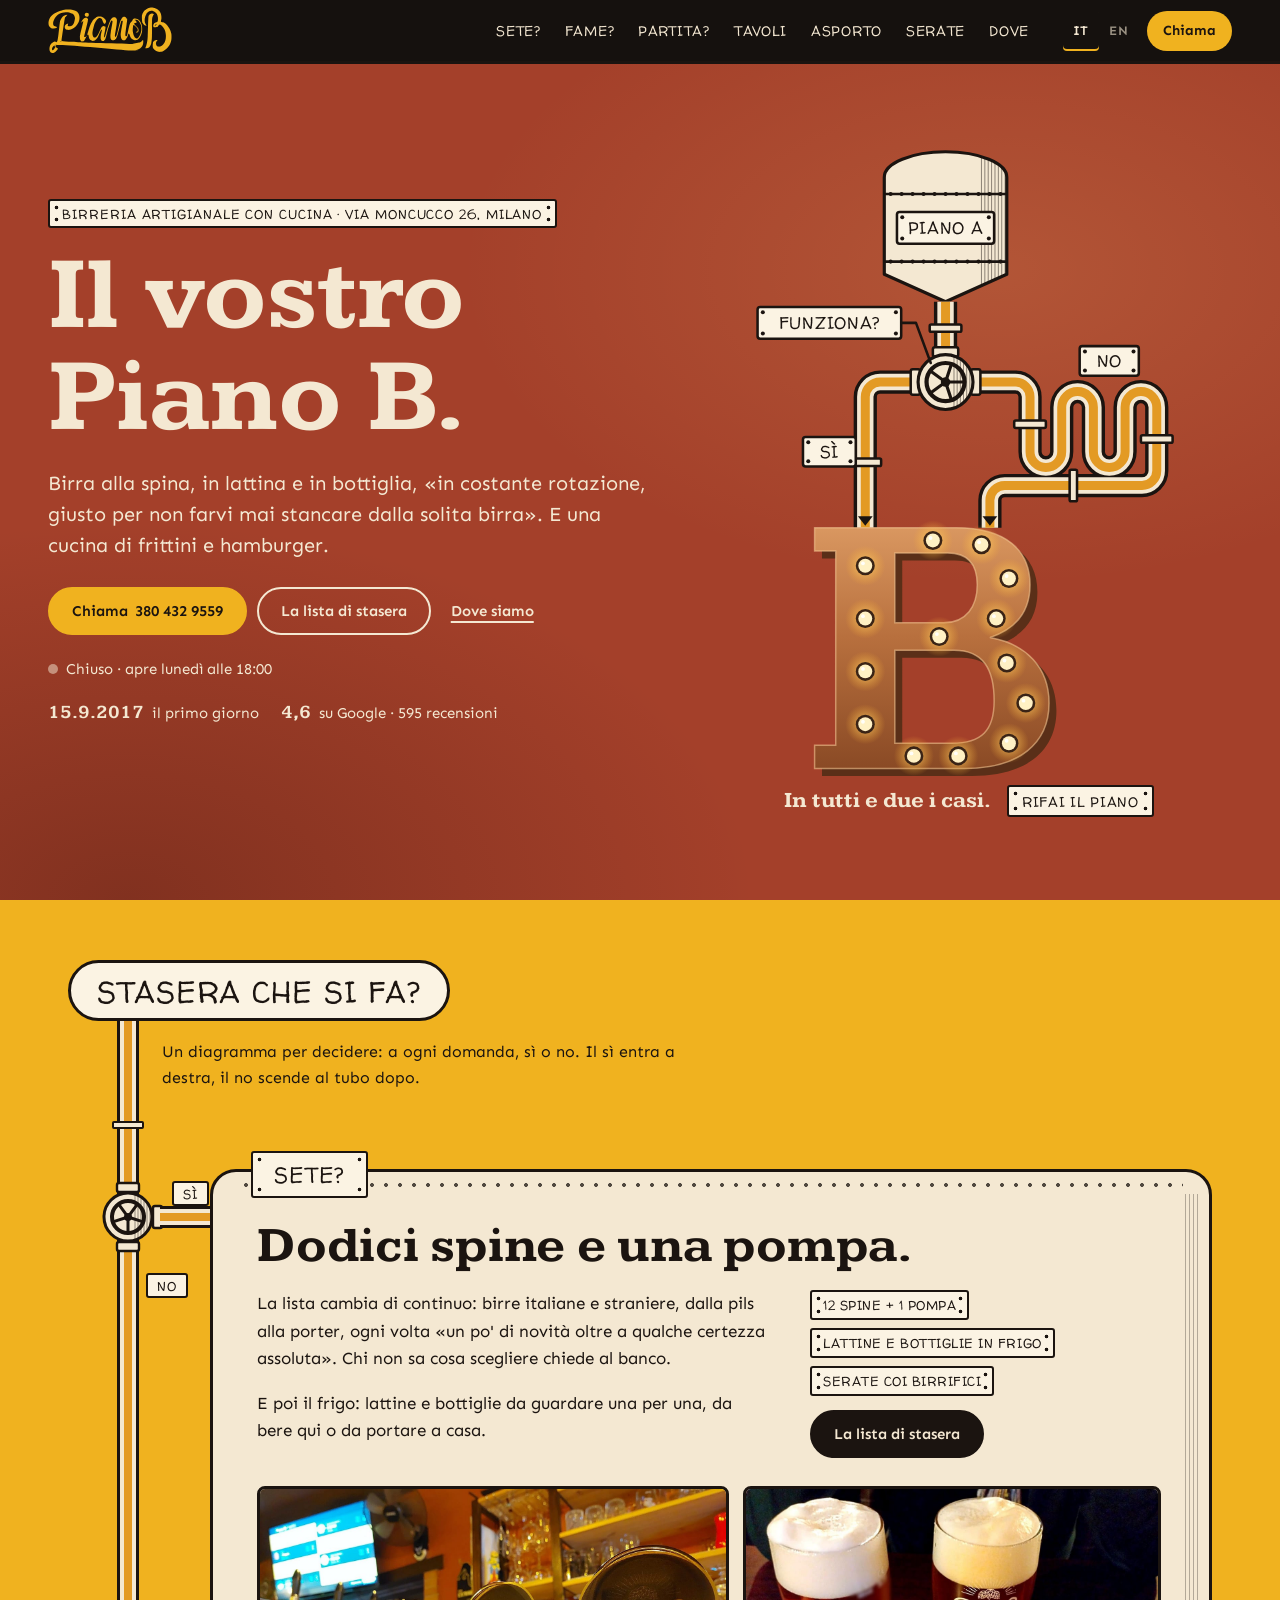
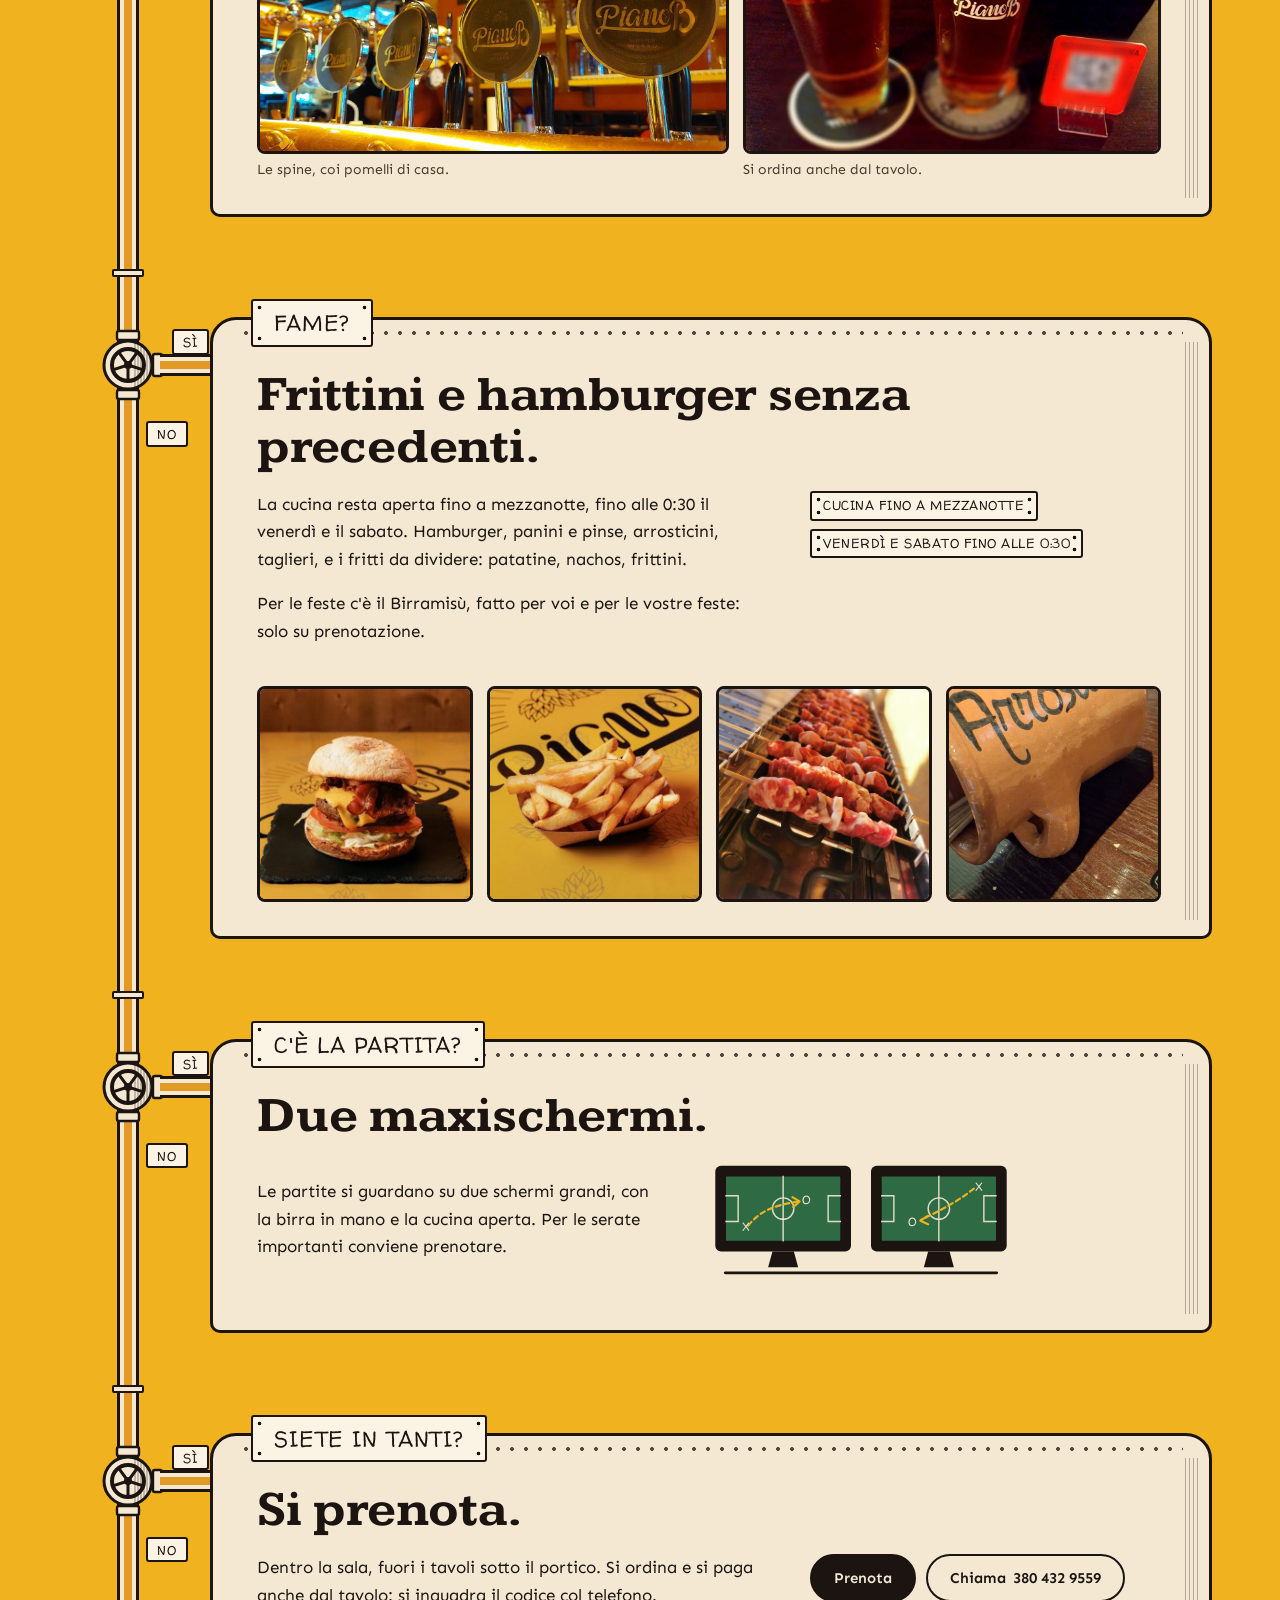
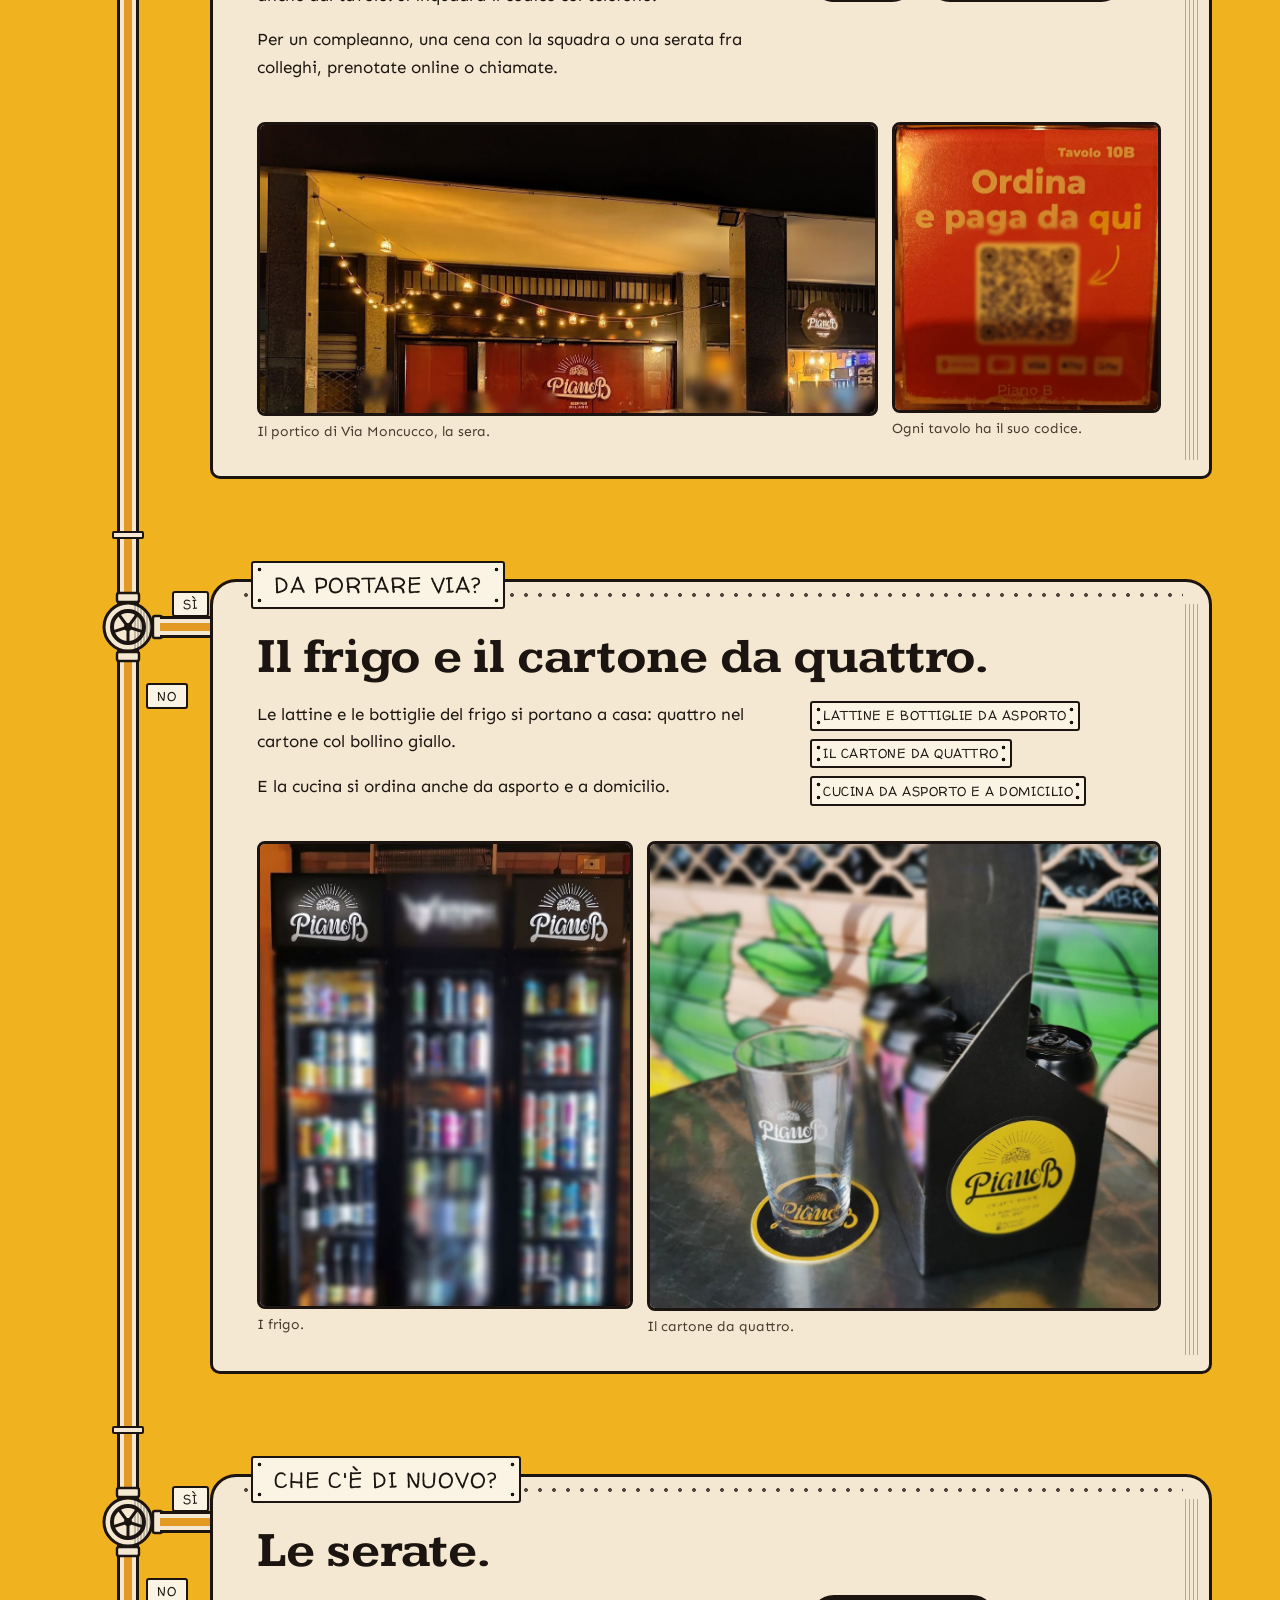
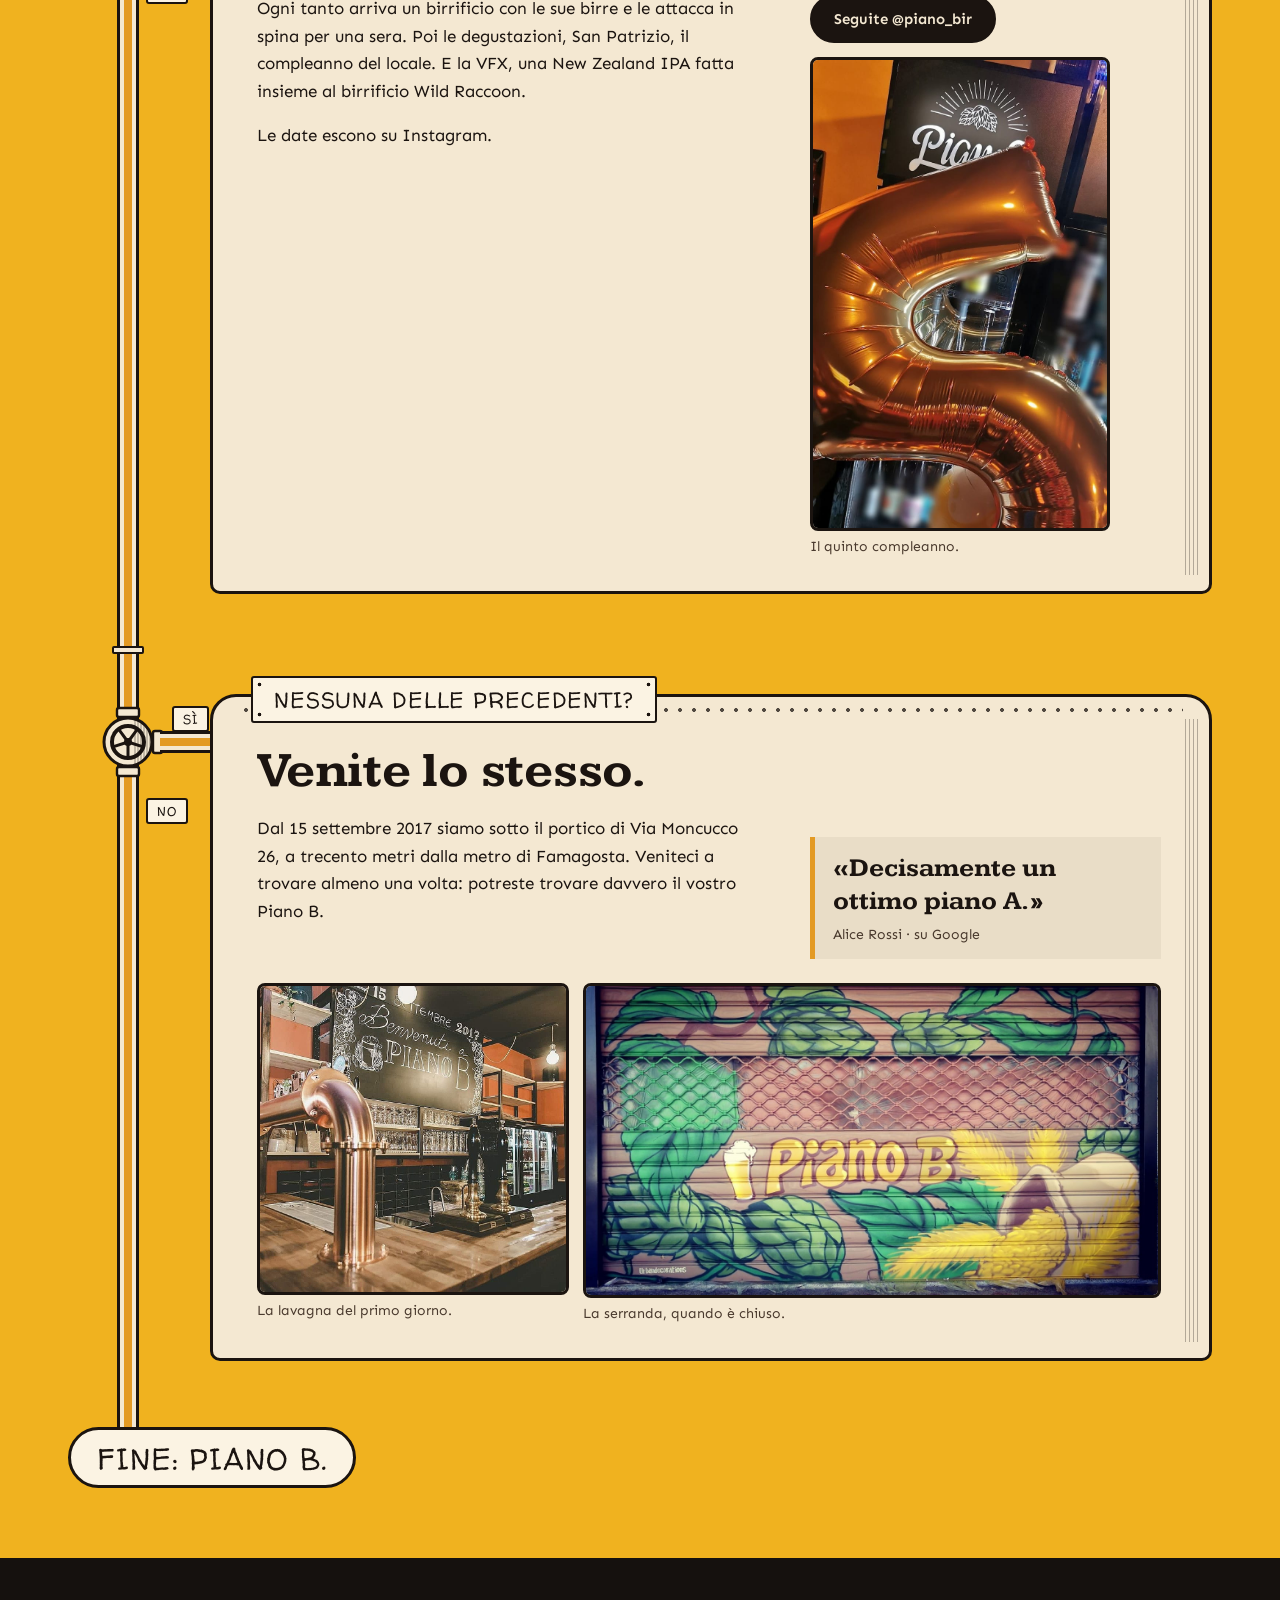
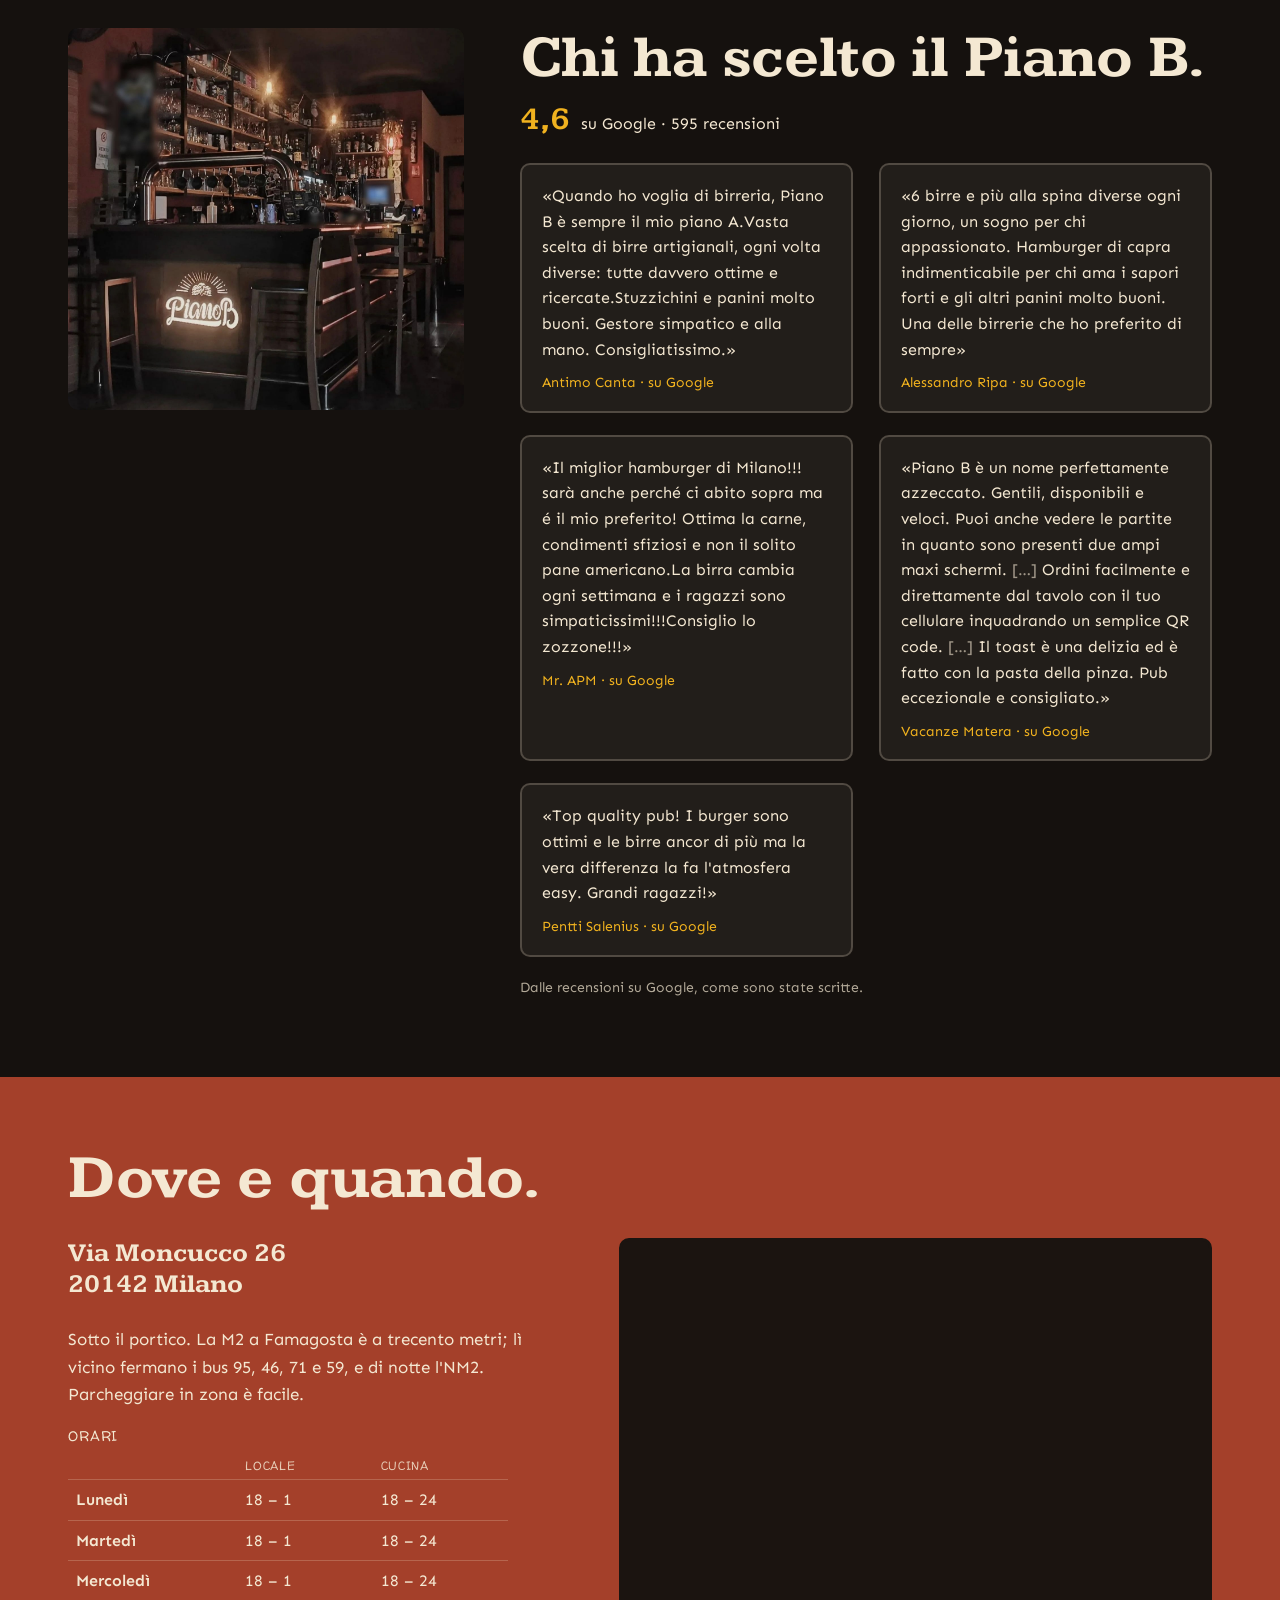
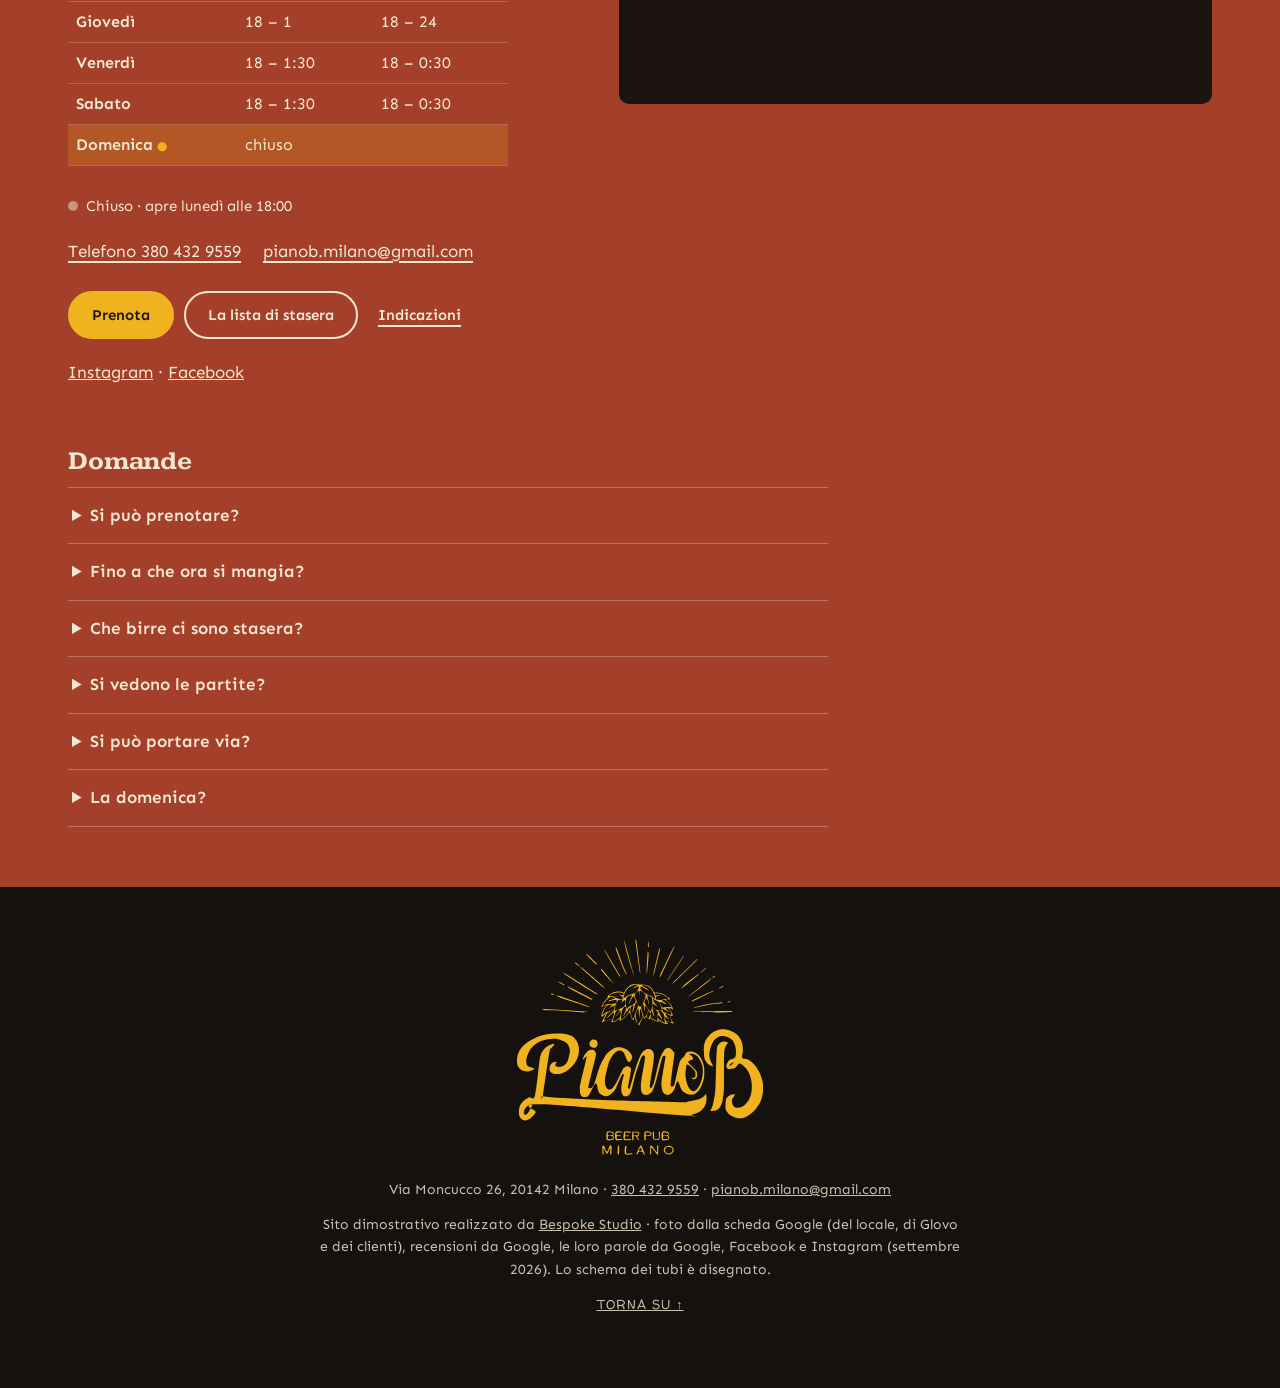
==== index.html @ 7a1c9d6f "Piano B Milano — «Il vostro Piano B.» La pagina è il diagramma di flusso della serata: un solo tubo," ====
<!DOCTYPE html>
<html lang="it" class="no-js">
<head>
<meta charset="utf-8">
<meta name="viewport" content="width=device-width, initial-scale=1">
<script>(function(){var r=document.documentElement;r.classList.remove('no-js');
/* la firma: finché main.js non parte, i tubi sono vuoti e la B è spenta; se il codice non arriva, dopo 2,5 s la pagina va allo stato finale */
try{if(!matchMedia('(prefers-reduced-motion: reduce)').matches){r.classList.add('firma-attesa');window.__attesaImpianto=setTimeout(function(){r.classList.remove('firma-attesa')},2500)}}catch(e){}})()</script>
<title>Piano B — Birreria artigianale con cucina in Via Moncucco 26, Milano</title>
<meta name="description" content="Piano B, birreria artigianale con cucina in Via Moncucco 26 a Milano (Famagosta): dodici spine e una pompa in rotazione, lattine e bottiglie, hamburger, panini, arrosticini e fritti, le partite su due maxischermi. Dal lunedì al sabato dalle 18.">
<link rel="canonical" href="https://rotenzark.github.io/pianob-milano/">
<meta property="og:type" content="website">
<meta property="og:title" content="Piano B Milano — Il vostro Piano B.">
<meta property="og:description" content="Birreria artigianale con cucina in Via Moncucco 26, Milano: dodici spine in rotazione, hamburger e frittini, le partite su due maxischermi. Un diagramma per decidere: finisce sempre al Piano B.">
<meta property="og:image" content="https://rotenzark.github.io/pianob-milano/img/og.jpg">
<meta property="og:url" content="https://rotenzark.github.io/pianob-milano/">
<meta property="og:locale" content="it_IT">
<meta name="twitter:card" content="summary_large_image">
<meta name="theme-color" content="#15110E">
<link rel="icon" href="img/favicon.svg" type="image/svg+xml">
<link rel="icon" href="img/favicon-32.png" sizes="32x32" type="image/png">
<link rel="apple-touch-icon" href="img/apple-touch-icon.png">
<link rel="preconnect" href="https://fonts.googleapis.com">
<link rel="preconnect" href="https://fonts.gstatic.com" crossorigin>
<link href="https://fonts.googleapis.com/css2?family=Kameron:wght@400;700&amp;family=Walter+Turncoat&amp;family=Sen:wght@400;600;700&amp;display=swap" rel="stylesheet">
<link rel="stylesheet" href="css/styles.css?v=1">
<script src="https://cdn.jsdelivr.net/npm/gsap@3.12.5/dist/gsap.min.js" defer></script>
<script src="https://cdn.jsdelivr.net/npm/gsap@3.12.5/dist/ScrollTrigger.min.js" defer></script>
<script src="js/main.js?v=1" defer></script>
<script type="application/ld+json">
{"@context":"https://schema.org","@type":"BarOrPub","name":"Piano B","alternateName":["PianoB Milano","Piano B Beer Pub Milano"],"description":"Birreria artigianale con cucina in Via Moncucco 26 a Milano: birra alla spina, in lattina e in bottiglia in costante rotazione, hamburger, panini, arrosticini e fritti, le partite su due maxischermi.","slogan":"Il vostro Piano B.","url":"https://rotenzark.github.io/pianob-milano/","image":"https://rotenzark.github.io/pianob-milano/img/og.jpg","telephone":"+39 380 432 9559","email":"pianob.milano@gmail.com","servesCuisine":["Hamburger","Panini","Arrosticini","Pub food"],"acceptsReservations":"True","foundingDate":"2017-09-15","address":{"@type":"PostalAddress","streetAddress":"Via Moncucco 26","postalCode":"20142","addressLocality":"Milano","addressRegion":"MI","addressCountry":"IT"},"geo":{"@type":"GeoCoordinates","latitude":45.4393684,"longitude":9.166399},"openingHoursSpecification":[{"@type":"OpeningHoursSpecification","dayOfWeek":["Monday","Tuesday","Wednesday","Thursday"],"opens":"18:00","closes":"01:00"},{"@type":"OpeningHoursSpecification","dayOfWeek":["Friday","Saturday"],"opens":"18:00","closes":"01:30"}],"aggregateRating":{"@type":"AggregateRating","ratingValue":"4.6","reviewCount":"595","bestRating":"5"},"sameAs":["https://www.instagram.com/piano_bir/","https://www.facebook.com/PianoBir/","https://app.yhop.beer/pub/442"]}
</script>
<script type="application/ld+json">
{"@context":"https://schema.org","@type":"FAQPage","mainEntity":[
{"@type":"Question","name":"Si può prenotare da Piano B?","acceptedAnswer":{"@type":"Answer","text":"Sì: online, dalla loro pagina su yhop, oppure al telefono: 380 432 9559."}},
{"@type":"Question","name":"Fino a che ora si mangia?","acceptedAnswer":{"@type":"Answer","text":"La cucina chiude a mezzanotte dal lunedì al giovedì, alle 0:30 il venerdì e il sabato. Il locale chiude all'una, all'una e mezza il venerdì e il sabato."}},
{"@type":"Question","name":"Che birre ci sono stasera?","acceptedAnswer":{"@type":"Answer","text":"La lista delle spine cambia di continuo: quella di stasera è online, su yhop."}},
{"@type":"Question","name":"Si vedono le partite?","acceptedAnswer":{"@type":"Answer","text":"Sì, su due maxischermi."}},
{"@type":"Question","name":"Si può portare via?","acceptedAnswer":{"@type":"Answer","text":"Sì: lattine e bottiglie dal frigo, e la cucina da asporto e a domicilio."}},
{"@type":"Question","name":"È aperto la domenica?","acceptedAnswer":{"@type":"Answer","text":"No: la domenica è chiuso. Dal lunedì al sabato apre alle 18."}}
]}
</script>
</head>
<body>
<!--SIMBOLI--><svg class="simboli" aria-hidden="true" focusable="false" width="0" height="0" style="position:absolute"><defs>
  <clipPath id="clip-valvola-nodo"><circle cx="40" cy="40" r="24"/></clipPath>
  <symbol id="valvola" viewBox="0 0 80 80">
    <rect class="valvola__bocca" x="29" y="6" width="22" height="9" rx="2"/>
    <rect class="valvola__bocca" x="29" y="65" width="22" height="9" rx="2"/>
    <rect class="valvola__bocca" x="65" y="29" width="9" height="22" rx="2"/>
    <circle class="valvola__corpo" cx="40" cy="40" r="24"/>
    <g class="incisione" clip-path="url(#clip-valvola-nodo)"><line x1="47" y1="16" x2="47" y2="64"/><line x1="50" y1="16" x2="50" y2="64"/><line x1="53" y1="16" x2="53" y2="64"/><line x1="56" y1="16" x2="56" y2="64"/><line x1="59" y1="16" x2="59" y2="64"/><line x1="62" y1="16" x2="62" y2="64"/></g>
    <circle class="volantino__anello" cx="40" cy="40" r="16"/>
    <line class="volantino__raggio" x1="40" y1="40" x2="55.2" y2="44.9"/><line class="volantino__raggio" x1="40" y1="40" x2="40" y2="56"/><line class="volantino__raggio" x1="40" y1="40" x2="24.8" y2="44.9"/><line class="volantino__raggio" x1="40" y1="40" x2="30.6" y2="27.1"/><line class="volantino__raggio" x1="40" y1="40" x2="49.4" y2="27.1"/>
    <circle class="volantino__mozzo" cx="40" cy="40" r="4"/>
  </symbol>
</defs></svg><!--/SIMBOLI-->

<a class="salta-al-testo" href="#piano" data-i18n="m.salta">Vai al diagramma</a>

<header class="testata" id="testata">
  <a class="marchio" href="#inizio" aria-label="Piano B, torna all'inizio" data-i18n-aria="m.top"><!--LOGO-MARCHIO--><svg viewBox="2 182.2 502.3 188.4" fill="currentColor" fill-rule="evenodd" aria-hidden="true" focusable="false"><path d="M419 184.2C415.8 184.4 412.6 185 409.7 186C406.8 186.9 404.3 188.1 401.7 189.8C399.1 191.4 396.5 193.3 394.2 195.8C391.8 198.2 389.1 201.7 387.4 204.3C385.8 206.8 385.2 208.3 384.4 211C383.5 213.7 382.6 215.6 382.4 220.5C382.2 225.5 382.7 236.1 383.3 240.8C384 245.4 385 246.2 386.2 248.5C387.5 250.8 389.2 253 390.9 254.5C392.6 256 394.8 257 396.5 257.6C398.1 258.3 401.1 260.6 400.7 258.3C400.4 255.9 395.4 248.7 394.4 243.5C393.3 238.3 393.3 232.8 394.5 227C395.7 221.2 399.5 212.9 401.5 209C403.5 205 404.8 204.6 406.5 203.1C408.2 201.5 409.5 200.4 411.7 199.5C414 198.6 417.1 197.6 420 197.6C422.9 197.5 426.3 197.9 429.2 199C432.1 200.1 435.2 202.1 437.5 204C439.8 205.9 441.4 207 443 210.2C444.6 213.4 446.6 218.2 447.1 223.3C447.6 228.3 448 237 446 240.8C444.1 244.5 437.9 244.3 435.5 245.7C433.1 247.1 432.9 247.5 431.7 249.1C430.6 250.7 429.2 253.4 428.7 255.3C428.1 257.2 428.2 259.3 428.4 260.5C428.6 261.8 428.9 262.1 429.7 262.8C430.6 263.4 431.4 264.3 433.5 264.4C435.6 264.5 439.9 264.1 442.2 263.5C444.5 262.9 445.1 262.4 447.2 260.8C449.3 259.1 451.9 253.5 455 253.6C458.1 253.6 462.7 258.1 465.7 261C468.7 263.9 471.1 267.5 473 270.9C474.9 274.3 476 277.4 477.1 281.5C478.2 285.6 479.2 290.7 479.5 295.5C479.8 300.3 479.6 305.9 479 310.3C478.4 314.7 477.4 318.4 476 321.9C474.6 325.4 472.7 328.8 470.7 331.5C468.7 334.2 466.6 336.4 464 338.3C461.4 340.1 457.9 342 455 342.7C452 343.4 448.3 342.6 446.4 342.3C444.4 341.9 444.4 341.7 443.4 340.5C442.3 339.3 440.9 336.8 440.3 335C439.6 333.3 439.4 331.7 439.4 330C439.3 328.3 439.1 327.3 440.1 325C441.2 322.7 445.6 317.8 445.7 316.3C445.8 314.8 442.4 315.7 440.5 316C438.6 316.3 436 316.9 434.2 318C432.4 319 430.7 320.8 429.5 322.3C428.4 323.8 427.7 323.6 427.2 327C426.7 330.4 426 338.6 426.3 342.5C426.5 346.4 427 347.8 428.8 350.5C430.7 353.2 433.8 356.7 437.2 358.9C440.6 361.1 445.2 363 449.2 363.8C453.2 364.6 457.6 364.4 461.2 363.7C464.8 363 467.3 361.8 471 359.6C474.6 357.5 479 354.8 483 350.8C487 346.7 492.1 340 495 335.1C497.8 330.3 498.9 325.9 500.1 321.8C501.3 317.7 501.7 314.9 502.1 310.5C502.4 306.1 502.4 299.4 502.2 295.5C501.9 291.6 501.9 291.3 500.7 287.3C499.5 283.2 497.7 276.6 494.9 271.3C492.1 265.9 487.9 259.4 484 255C480 250.6 475.2 247.3 471.2 245C467.2 242.8 461.5 244 459.9 241.5C458.2 239 461.2 233.9 461.4 230C461.6 226.1 461.5 221.8 461 218C460.4 214.2 459.4 210.2 458.1 207C456.8 203.8 454.9 201.1 453.2 198.9C451.5 196.6 450.1 195.1 447.7 193.3C445.3 191.5 441.8 189.4 438.6 188C435.5 186.6 432.2 185.5 429 184.9C425.7 184.3 422.2 184.1 419 184.2ZM79.7 192.7C72.9 193.2 64 194.4 57.7 195.9C51.4 197.3 47.3 198.9 42 201.2C36.7 203.6 30.5 206.9 25.9 210C21.3 213.1 17.5 216.6 14.4 220C11.4 223.5 9.2 226.9 7.5 230.8C5.7 234.6 4.6 239.3 4.2 243.3C3.7 247.2 4.2 251.6 4.6 254.3C5 256.9 5.5 257.6 6.5 259.3C7.4 261.1 9 263.3 10.5 264.7C11.9 266.1 13.1 267 15.2 267.8C17.3 268.6 20.7 269.4 23.2 269.5C25.7 269.6 27.7 269.3 30.2 268.5C32.6 267.8 36.7 265.9 38 265C39.3 264.1 39.7 263.8 38 262.9C36.2 262 29.9 261.1 27.5 259.6C25 258.1 24 256.9 23.3 254C22.6 251.1 22.4 246.7 23.4 242.3C24.5 237.8 27.5 231.3 29.6 227.5C31.6 223.7 32.8 222 35.7 219.3C38.5 216.5 42.5 213.3 46.5 211C50.5 208.7 55.2 206.9 59.7 205.7C64.3 204.5 69.1 203.9 73.7 203.7C78.3 203.4 82.6 203.2 87.2 204.3C91.8 205.4 98.2 208.3 101.5 210C104.8 211.8 105.7 213.5 107 214.8C108.2 216.2 108.2 216.9 108.8 218.3C109.4 219.7 110.2 221.3 110.6 223.3C111 225.3 111.6 226.4 111.1 230.3C110.5 234.1 108.9 242.2 107.4 246.3C105.9 250.4 104.1 252.7 102 254.9C99.9 257.1 97.1 258.7 94.7 259.6C92.3 260.5 89.6 260.4 87.7 260.3C85.8 260.1 84.5 259.4 83.5 258.8C82.4 258.2 81.5 258 81.6 256.5C81.7 255 84.6 250.9 83.9 250C83.3 249.1 79.6 250.2 77.7 251C75.8 251.8 73.8 253.6 72.6 255C71.3 256.4 70.7 257.6 70.3 259.5C69.9 261.4 69.9 264.7 70.1 266.5C70.4 268.3 71 269.4 72 270.5C72.9 271.6 74.4 272.7 75.7 273.3C77.1 274 77.5 274.4 80 274.6C82.5 274.7 86.9 275.3 90.7 274.5C94.6 273.7 99.1 271.9 103.1 269.5C107.1 267.1 111.4 264 115 260.1C118.6 256.3 122.5 250.7 124.8 246.3C127.1 241.9 128.1 238.1 128.9 233.8C129.6 229.4 129.7 224.3 129.2 220.3C128.7 216.3 127.5 212.9 126 209.8C124.4 206.7 122.3 203.9 120 201.8C117.8 199.6 116 198.3 112.5 196.9C108.9 195.5 104.2 194 98.7 193.3C93.3 192.6 86.6 192.3 79.7 192.7ZM158.7 205C156.8 205 154.7 206.2 153.5 207.1C152.2 208 151.8 209.1 151.4 210.3C150.9 211.5 150.5 212.7 150.9 214.3C151.3 215.8 152.2 218.5 153.7 219.7C155.2 220.9 158.1 221.5 159.7 221.7C161.3 221.9 162.2 221.3 163.2 220.8C164.2 220.2 165.2 219.6 165.9 218.3C166.6 216.9 167.6 214.6 167.4 212.8C167.2 210.9 166.3 208.3 164.8 207C163.4 205.7 160.6 205 158.7 205ZM422.2 208.8C420.5 209 418.1 209.7 416.5 210.8C414.9 211.8 413.9 212.2 412.5 215C411.2 217.9 409.6 213.4 408.5 227.9C407.4 242.5 406.9 285.9 405.9 302.3C405 318.7 404 320.1 403 326.3C402 332.5 401 335.8 399.9 339.5C398.8 343.2 396.8 346.6 396.3 348.3C395.8 349.9 395.4 349.4 397 349.4C398.6 349.5 403.4 349.3 406 348.6C408.5 347.9 410.2 347.2 412.2 345.2C414.2 343.1 416.5 339.4 418 336.2C419.4 333 419.9 331.7 420.8 326C421.6 320.3 422.7 316.9 423.1 302C423.5 287.2 422.9 250.7 423.5 236.9C424 223.1 425.2 223.5 426.5 219.2C427.7 215 430.9 212.9 430.9 211.3C431 209.6 428.2 209.6 426.7 209.2C425.3 208.7 423.9 208.5 422.2 208.8ZM78 213.5C76.2 214 71.5 215.6 68.7 217C65.9 218.3 63.4 219.8 61.2 221.8C59 223.9 56.8 226.9 55.4 229.3C53.9 231.6 53.4 232.7 52.5 235.8C51.5 238.8 51.7 233.8 49.7 247.5C47.7 261.3 43.8 305.8 40.4 318.3C36.9 330.7 32.4 320.5 29 322C25.5 323.5 22.4 325 19.7 327.1C17 329.1 14.3 332 12.6 334.3C10.9 336.5 10.2 338.3 9.4 340.8C8.6 343.2 8.1 346.1 7.9 349C7.8 351.9 7.9 355.7 8.5 358.3C9.1 360.8 10.2 362.9 11.5 364.5C12.8 366 14.1 367 16.2 367.6C18.3 368.3 21.3 369 24 368.3C26.7 367.7 29.5 366.3 32.5 363.5C35.5 360.8 38.8 356.5 42 351.9C45.1 347.3 1.8 334.7 51.5 335.8C101.1 336.9 289.2 354.9 340 358.6C390.7 362.2 350.8 358.5 356 357.6C361.1 356.6 366.9 354.7 370.9 352.8C374.9 350.8 377.5 348.5 380 345.7C382.5 343 384.5 339.5 385.8 336.3C387.1 333 387.7 329.5 387.8 326C388 322.5 388.1 316.1 386.7 315.5C385.3 314.9 382.1 320.7 379.4 322.5C376.7 324.3 375.5 325.2 370.7 326.5C365.9 327.8 357.4 329.7 350.7 330.5C344.1 331.4 359.2 332.3 330.7 331.7C302.2 331.2 218.2 328.9 179.7 327.5C141.3 326.1 120.4 324.6 100 323.3C79.6 322 64.4 320.5 57.2 319.5C50 318.5 54.6 332 56.7 317.3C58.7 302.5 66.8 246.9 69.5 231.3C72.3 215.6 71.6 225.8 73.2 223.2C74.8 220.5 78.3 217 79.3 215.5C80.3 214 79.7 214.3 79.5 214C79.2 213.7 79.8 213 78 213.5ZM208 220.5C205.5 220.6 203.8 221.1 201.7 221.9C199.6 222.7 197.8 223.5 195.4 225.3C193 227 189.8 229.8 187.5 232.3C185.2 234.7 184.2 235.4 181.5 240C178.8 244.6 174.8 251 171.4 260C167.9 269.1 163 287.7 160.7 294.4C158.4 301 158.9 298.3 157.7 299.8C156.5 301.3 154.8 302.9 153.5 303.3C152.1 303.8 150.4 303.4 149.7 302.5C149 301.6 146.9 308.4 149.1 298C151.3 287.7 160.6 251.6 163 240.5C165.3 229.3 163.8 233.6 163.2 231.3C162.5 228.9 160.9 227.2 159.2 226.2C157.5 225.3 155 225.2 153 225.6C151 226 149.1 227.1 147.2 228.7C145.3 230.3 143.2 232.6 141.5 235.2C139.8 237.7 137.6 242.7 137.1 244.3C136.7 245.9 137.7 245.4 138.7 244.8C139.8 244.1 142.6 240.5 143.5 240.4C144.4 240.3 146 235.4 144.2 244.3C142.4 253.1 134.7 283.4 132.6 293.3C130.4 303.1 131.3 299.8 131.3 303.5C131.2 307.2 131.4 312.4 132.3 315.3C133.3 318.1 134.8 319.7 136.7 320.7C138.7 321.6 141.8 321.7 144 321.1C146.2 320.4 146.8 321.3 150 316.8C153.3 312.3 160.3 295.1 163.5 294C166.7 292.9 167.4 306.5 169.2 310.3C171 314 172.2 314.9 174.5 316.4C176.7 318 179.9 319.4 182.7 319.5C185.5 319.7 188.7 318.8 191.3 317.5C193.9 316.2 196.1 314.1 198.2 311.8C200.3 309.5 201.1 309.6 204 304C206.8 298.4 213 283.2 215.4 278.3C217.9 273.4 217.9 274.7 218.7 274.6C219.5 274.4 220.6 273.8 220.1 277.3C219.7 280.7 216.8 289.7 216.1 295.3C215.3 300.8 214.9 306.9 215.5 310.8C216.1 314.7 217.9 317.1 219.5 318.6C221 320.1 223.1 319.9 224.7 319.9C226.3 319.9 227.3 320.2 229 318.6C230.7 317 232.6 317.1 235 310.3C237.5 303.4 241 286.4 243.6 277.3C246.2 268.1 248.6 261.6 250.7 255.5C252.8 249.4 254.6 243.9 256.2 240.8C257.8 237.6 259.4 236.8 260.5 236.6C261.6 236.3 262.4 237.7 262.8 239.3C263.2 240.8 263.9 238.5 262.8 246C261.7 253.5 257.7 275.2 256.4 284.3C255 293.3 254.9 295.9 254.9 300.3C254.8 304.6 255.3 308 256.1 310.5C256.9 313 258.2 314.4 259.7 315.5C261.2 316.5 263.1 317 265 317C266.8 317 269.3 316.4 271 315.7C272.7 315 273.8 314.1 275.1 312.8C276.4 311.4 277.2 311.6 279 307.5C280.8 303.4 282.9 298.3 285.8 288.3C288.7 278.2 294.2 255.2 296.5 247C298.7 238.8 298.6 240.8 299.4 239.3C300.3 237.7 301 238 301.7 237.9C302.5 237.8 303.5 238.2 304 238.8C304.4 239.4 305.6 233.8 304.5 241.5C303.4 249.2 298.7 275.5 297.4 284.8C296.1 294 296.5 293.1 296.6 297C296.8 300.9 297.4 305.1 298.3 308C299.3 311 300.6 313.2 302.5 314.8C304.3 316.3 307.2 317.2 309.5 317.1C311.7 317.1 313.7 316.4 316 314.4C318.2 312.4 320.8 309.2 323 305C325.2 300.9 326.8 289.2 329.2 289.5C331.6 289.7 334.9 302.7 337.4 306.5C339.9 310.4 342 311.1 344.2 312.6C346.5 314.1 348.6 315 351 315.7C353.3 316.3 355.9 316.6 358.2 316.4C360.5 316.2 362.6 315.7 364.7 314.5C366.9 313.3 369.2 311.7 371.2 309.3C373.3 306.8 375.2 303.8 377 300C378.8 296.2 380.8 289.9 381.9 286.3C382.9 282.6 383 282.1 383.2 278.3C383.4 274.4 383.5 267.5 383.1 263.3C382.8 259.1 382 256.3 381 253C379.9 249.7 378.6 246.4 377 243.5C375.3 240.6 373.3 237.8 371.1 235.8C369 233.7 366.7 232.1 364 231C361.3 229.9 357.7 229 355 229C352.2 229 349.5 229.5 347.5 231.1C345.4 232.6 344.8 235.9 342.7 238.5C340.7 241.1 337.4 243 335.3 246.8C333.3 250.6 332.5 253.3 330.5 261.3C328.5 269.2 324.9 287.9 323.1 294.3C321.3 300.6 320.7 298.5 320 299.5C319.2 300.5 319 300.3 318.5 300.3C317.9 300.3 317.2 300.8 316.7 299.4C316.2 297.9 314.6 302 315.5 291.5C316.4 281 321.4 246.7 322.4 236.5C323.3 226.3 321.7 232 321 230.3C320.3 228.5 319.3 227.2 318.2 226C317.2 224.7 316 223.7 314.7 223C313.4 222.4 311.8 222.1 310.5 222.1C309.1 222 307.8 222.2 306.5 222.9C305.1 223.5 304.3 223.4 302.5 226C300.6 228.7 297.4 234 295.4 238.8C293.4 243.6 292.4 246.8 290.3 254.8C288.2 262.7 284.8 279 282.9 286.3C281.1 293.5 280.2 295.3 279 298.2C277.8 301.1 276.6 302.9 275.7 303.5C274.9 304.1 274.2 303.4 273.8 302C273.4 300.6 272.4 303 273.4 295C274.4 287 278.6 263.8 279.9 254C281.2 244.3 281.2 240.3 281.3 236.5C281.3 232.7 280.7 232.5 280.2 231C279.6 229.5 278.8 228.6 278 227.6C277.1 226.7 276.3 225.7 275 225.1C273.7 224.5 271.8 224.1 270.2 224C268.6 224 267 224.1 265.2 225C263.4 225.8 261.5 226.8 259.5 229C257.5 231.3 255.9 233.1 253.3 238.8C250.8 244.4 247.6 252.4 244.2 263C240.7 273.6 235.1 295.8 232.7 302.5C230.4 309.2 230.8 303.8 230.2 303.3C229.6 302.7 228.6 305.5 229.3 299.3C230.1 293.1 234.4 272.4 234.8 266C235.3 259.6 233.5 262.2 232.1 261C230.8 259.8 228.5 258.9 226.7 259C224.9 259.2 222.8 260.7 221.2 262.1C219.7 263.4 220.1 261.9 217.4 267C214.6 272.1 208.2 286.8 205 292.6C201.8 298.5 200.1 300.1 198.2 302.3C196.2 304.4 194.8 305.2 193.2 305.7C191.6 306.3 190 306.1 188.7 305.5C187.4 305 186.4 304.1 185.4 302.5C184.4 300.9 183.2 299.4 182.8 296C182.3 292.6 181.6 288.8 182.6 282C183.7 275.2 187.3 261.3 188.9 255.3C190.6 249.3 190.9 249.3 192.5 246C194.1 242.8 196.3 238.6 198.5 235.8C200.6 232.9 203.1 230.4 205.5 228.9C207.8 227.5 210.5 227.1 212.5 227.1C214.5 227.1 216 228.1 217.4 229C218.8 229.9 219.4 229.9 221 232.7C222.5 235.6 225.2 243.4 226.6 246.3C228.1 249.1 228.3 249.4 229.5 249.8C230.6 250.3 232.5 250.2 233.7 249C235 247.7 236.7 244.8 237 242.3C237.2 239.9 236.8 237.1 235.1 234.3C233.4 231.5 230.1 227.7 227 225.5C223.9 223.3 219.6 221.8 216.5 220.9C213.3 220.1 210.4 220.3 208 220.5ZM355.7 233.8C353.9 233.7 352.6 234 353 234.8C353.4 235.5 356.7 236.6 358 238.3C359.3 239.9 361.4 243 360.8 244.5C360.2 246 356.1 245.9 354.5 247.1C352.9 248.3 349.3 248.2 351.2 251.5C353.1 254.8 363.2 263.7 366.1 267C368.9 270.3 367.8 269.3 368.3 271.3C368.7 273.2 368.9 276.8 368.9 278.5C368.8 280.3 368.5 280.7 367.9 281.8C367.2 282.8 365.9 284.2 365 284.8C364 285.5 363.3 285.6 362.2 285.5C361.1 285.4 358.9 284.6 358.2 284.3C357.4 283.9 357.1 283.5 357.7 283.2C358.4 282.9 360.9 283.1 362.1 282.5C363.4 281.9 364.6 281.4 365.1 279.5C365.6 277.6 365.8 273.7 365.1 271.3C364.4 268.8 363.7 267.4 361 264.8C358.3 262.2 351.4 255.8 349 255.5C346.5 255.2 347 259.5 346.3 263.3C345.7 267.1 344.9 273.1 345.3 278.3C345.6 283.4 347.3 290.2 348.5 294.3C349.6 298.3 351.1 300.4 352.3 302.5C353.6 304.6 354.3 305.9 355.7 307C357.1 308.2 359.3 309.2 360.7 309.4C362.2 309.6 363.2 309.1 364.5 308.5C365.7 307.8 366.4 307.9 368.2 305.5C370 303.2 373.2 299.1 375.1 294.5C377 289.9 379 283.2 379.8 278C380.6 272.8 380.4 267.5 380.1 263.5C379.8 259.5 379.5 257.6 378 253.8C376.4 250.1 373.4 244 371 240.9C368.6 237.7 366.2 236.2 363.7 235C361.1 233.8 357.5 233.8 355.7 233.8ZM441.5 251.2C440.3 251.8 436.5 253.9 435.5 255.1C434.5 256.3 434.4 258.6 435.5 258.3C436.5 257.9 440.6 253.9 441.8 252.8C442.9 251.6 442.6 251.5 442.5 251.3C442.5 251 442.6 250.5 441.5 251.2ZM34.2 335.2C32.8 335.7 29.7 336.4 27.4 338C25.1 339.6 21.9 342.7 20.4 345C18.8 347.3 18.2 350.1 17.9 351.8C17.6 353.4 18.1 354.1 18.5 355C18.9 355.9 19.6 357 20.4 357.3C21.1 357.5 21.7 357.6 23 356.5C24.3 355.4 26.1 353.8 28.2 350.5C30.4 347.2 34.7 339.1 35.9 336.5C37.2 334 36 335.5 35.7 335.3C35.5 335 35.6 334.8 34.2 335.2Z"/></svg><!--/LOGO-MARCHIO--></a>
  <nav id="mainNav" class="indice" aria-label="Le domande del diagramma" data-i18n-aria="m.nav">
    <a href="#sete" data-i18n="n.sete">Sete?</a>
    <a href="#fame" data-i18n="n.fame">Fame?</a>
    <a href="#partita" data-i18n="n.partita">Partita?</a>
    <a href="#tavoli" data-i18n="n.tavoli">Tavoli</a>
    <a href="#asporto" data-i18n="n.asporto">Asporto</a>
    <a href="#serate" data-i18n="n.serate">Serate</a>
    <a href="#dove" data-i18n="n.dove">Dove</a>
  </nav>
  <div class="testata__destra">
    <div class="lingue" role="group" aria-label="Lingua" data-i18n-aria="m.lingua">
      <button type="button" data-lang="it" aria-pressed="true">IT</button>
      <button type="button" data-lang="en" aria-pressed="false">EN</button>
    </div>
    <a class="testata__chiama" href="tel:+393804329559"><span data-i18n="t.chiama">Chiama</span></a>
    <button id="burger" class="burger" type="button" aria-expanded="false" aria-controls="indiceMobile" aria-label="Apri il menu" data-i18n-aria="m.menu"><span></span><span></span><span></span></button>
  </div>
</header>

<nav id="indiceMobile" class="indice-mobile" hidden aria-label="Le domande" data-i18n-aria="m.capitoli">
  <a class="indice-mobile__chiama" href="tel:+393804329559"><span data-i18n="t.chiama">Chiama</span> <span class="intero">380 432 9559</span></a>
  <a href="#sete"><b data-i18n="n.sete">Sete?</b> <span data-i18n="v.sete">Le spine</span></a>
  <a href="#fame"><b data-i18n="n.fame">Fame?</b> <span data-i18n="v.fame">La cucina</span></a>
  <a href="#partita"><b data-i18n="n.partita">Partita?</b> <span data-i18n="v.partita">Due maxischermi</span></a>
  <a href="#tavoli"><b data-i18n="n.tavoli">Tavoli</b> <span data-i18n="v.tavoli">Si prenota</span></a>
  <a href="#asporto"><b data-i18n="n.asporto">Asporto</b> <span data-i18n="v.asporto">Il frigo e il cartone</span></a>
  <a href="#serate"><b data-i18n="n.serate">Serate</b> <span data-i18n="v.serate">Birrifici e compleanni</span></a>
  <a href="#recensioni"><b data-i18n="n.recensioni">Recensioni</b> <span data-i18n="v.recensioni">Chi ha scelto il Piano B</span></a>
  <a href="#dove"><b data-i18n="n.dove">Dove</b> <span data-i18n="v.dove">Indirizzo e orari</span></a>
</nav>

<main>

  <!-- ══════ L'APERTURA — la firma: la valvola del piano A. Stato finale = questo HTML ══════ -->
  <section id="inizio" class="apertura" aria-labelledby="titolo">
    <div class="apertura__testo">
      <p class="targa targa--sottile" data-i18n="h.targa">Birreria artigianale con cucina · Via Moncucco 26, Milano</p>
      <h1 id="titolo" class="apertura__titolo" data-i18n="h.titolo">Il vostro Piano&nbsp;B.</h1>
      <p class="apertura__lede" data-i18n="h.lede">Birra alla spina, in lattina e in bottiglia, «in costante rotazione, giusto per non farvi mai stancare dalla solita birra». E una cucina di frittini e hamburger.</p>
      <div class="azioni">
        <a class="bottone bottone--pieno" href="tel:+393804329559"><span data-i18n="h.chiama">Chiama</span> <span class="intero">380 432 9559</span></a>
        <a class="bottone" href="https://app.yhop.beer/taplist/442/share" target="_blank" rel="noopener" data-i18n="h.lista">La lista di stasera</a>
        <a class="bottone bottone--vuoto" href="#dove" data-i18n="h.strada">Dove siamo</a>
      </div>
      <p class="stato" id="orarioStato">Dal lunedì al sabato dalle 18</p>
      <ul class="fatti">
        <li><b>15.9.2017</b> <span data-i18n="h.dal">il primo giorno</span></li>
        <li><b>4,6</b> <span data-i18n="h.google">su Google · 595 recensioni</span></li>
      </ul>
    </div>
    <figure class="apertura__impianto impianto" id="impianto" data-firma="fatta">
      <!--IMPIANTO--><svg class="impianto__svg" viewBox="92 20 420 606" role="img" aria-labelledby="impiantoTitolo impiantoDesc" focusable="false">
  <title id="impiantoTitolo" data-i18n="f.titolo">Lo schema del piano B</title>
  <desc id="impiantoDesc" data-i18n="f.desc">Uno schema a tubi: dal fusto del piano A la birra scende in una valvola con la domanda «Funziona?». Dalla valvola escono due tubi, «sì» e «no»: il no fa un lungo giro a serpentina, ma tutti e due finiscono nella stessa lettera B di rame, che si accende.</desc>
  <defs>
    <linearGradient id="g-rame" x1="0" y1="0" x2="0" y2="1"><stop offset="0" stop-color="#D99760"/><stop offset=".45" stop-color="#B8703E"/><stop offset="1" stop-color="#8A4A25"/></linearGradient>
    <radialGradient id="g-alone"><stop offset="0" stop-color="#FFE7A3" stop-opacity=".95"/><stop offset=".45" stop-color="#FFC857" stop-opacity=".45"/><stop offset="1" stop-color="#FFB02E" stop-opacity="0"/></radialGradient>
    <clipPath id="clip-fusto"><path d="M222 58A58 24 0 0 1 338 58V150L280 176L222 150Z"/></clipPath>
    <clipPath id="clip-valvola"><circle cx="280" cy="252" r="26"/></clipPath>
  </defs>
  <g class="fusto">
  <path class="fusto__corpo" d="M222 58A58 24 0 0 1 338 58V150L280 176L222 150Z"/>
  <g class="incisione" clip-path="url(#clip-fusto)"><line x1="314" y1="30" x2="314" y2="176"/><line x1="317.2" y1="30" x2="317.2" y2="176"/><line x1="320.4" y1="30" x2="320.4" y2="176"/><line x1="323.6" y1="30" x2="323.6" y2="176"/><line x1="326.8" y1="30" x2="326.8" y2="176"/><line x1="330" y1="30" x2="330" y2="176"/><line x1="333.2" y1="30" x2="333.2" y2="176"/><line x1="336.4" y1="30" x2="336.4" y2="176"/></g>
  <path class="fusto__cerchio" d="M222 74H338M222 138H338"/>
  <g class="viti"><circle cx="228" cy="74" r="1.9"/><circle cx="228" cy="138" r="1.9"/><circle cx="238.4" cy="74" r="1.9"/><circle cx="238.4" cy="138" r="1.9"/><circle cx="248.8" cy="74" r="1.9"/><circle cx="248.8" cy="138" r="1.9"/><circle cx="259.2" cy="74" r="1.9"/><circle cx="259.2" cy="138" r="1.9"/><circle cx="269.6" cy="74" r="1.9"/><circle cx="269.6" cy="138" r="1.9"/><circle cx="280" cy="74" r="1.9"/><circle cx="280" cy="138" r="1.9"/><circle cx="290.4" cy="74" r="1.9"/><circle cx="290.4" cy="138" r="1.9"/><circle cx="300.8" cy="74" r="1.9"/><circle cx="300.8" cy="138" r="1.9"/><circle cx="311.2" cy="74" r="1.9"/><circle cx="311.2" cy="138" r="1.9"/><circle cx="321.6" cy="74" r="1.9"/><circle cx="321.6" cy="138" r="1.9"/><circle cx="332" cy="74" r="1.9"/><circle cx="332" cy="138" r="1.9"/></g>
  <g class="targa-svg targa-svg--fusto"><rect x="234" y="91" width="92" height="30" rx="2.5"/><g class="viti"><circle cx="239" cy="96" r="1.9"/><circle cx="321" cy="96" r="1.9"/><circle cx="239" cy="116" r="1.9"/><circle cx="321" cy="116" r="1.9"/></g><text x="280" y="111.5" data-i18n="f.pianoa">PIANO A</text></g>
</g>
  <g class="tubo" data-tubo="p0"><path class="tubo__ferro" d="M280 176 L280 226"/><path class="tubo__vuoto" d="M280 176 L280 226"/><path class="birra" id="birra-p0" d="M280 176 L280 226" data-l="50"/><g class="tubo__flange"><rect x="265" y="197.5" width="30" height="7" rx="1.5"/></g></g>
  <g class="tubo" data-tubo="si"><path class="tubo__ferro" d="M254 252 L218 252 A14 14 0 0 0 204 266 L204 390"/><path class="tubo__vuoto" d="M254 252 L218 252 A14 14 0 0 0 204 266 L204 390"/><path class="birra" id="birra-si" d="M254 252 L218 252 A14 14 0 0 0 204 266 L204 390" data-l="182"/><g class="tubo__flange"><rect x="189" y="324.5" width="30" height="7" rx="1.5"/></g></g>
  <g class="tubo" data-tubo="no"><path class="tubo__ferro" d="M306 252 L346 252 A14 14 0 0 1 360 266 L360 318 A15 15 0 0 0 375 333 A15 15 0 0 0 390 318 L390 276 A15 15 0 0 1 405 261 A15 15 0 0 1 420 276 L420 318 A15 15 0 0 0 435 333 A15 15 0 0 0 450 318 L450 276 A15 15 0 0 1 465 261 A15 15 0 0 1 480 276 L480 336 A14 14 0 0 1 466 350 L336 350 A14 14 0 0 0 322 364 L322 390"/><path class="tubo__vuoto" d="M306 252 L346 252 A14 14 0 0 1 360 266 L360 318 A15 15 0 0 0 375 333 A15 15 0 0 0 390 318 L390 276 A15 15 0 0 1 405 261 A15 15 0 0 1 420 276 L420 318 A15 15 0 0 0 435 333 A15 15 0 0 0 450 318 L450 276 A15 15 0 0 1 465 261 A15 15 0 0 1 480 276 L480 336 A14 14 0 0 1 466 350 L336 350 A14 14 0 0 0 322 364 L322 390"/><path class="birra" id="birra-no" d="M306 252 L346 252 A14 14 0 0 1 360 266 L360 318 A15 15 0 0 0 375 333 A15 15 0 0 0 390 318 L390 276 A15 15 0 0 1 405 261 A15 15 0 0 1 420 276 L420 318 A15 15 0 0 0 435 333 A15 15 0 0 0 450 318 L450 276 A15 15 0 0 1 465 261 A15 15 0 0 1 480 276 L480 336 A14 14 0 0 1 466 350 L336 350 A14 14 0 0 0 322 364 L322 390" data-l="688.5"/><g class="tubo__flange"><rect x="345" y="288.5" width="30" height="7" rx="1.5"/><rect x="465" y="302.5" width="30" height="7" rx="1.5"/><rect x="397.5" y="335" width="7" height="30" rx="1.5"/></g></g>
  <path class="freccia" d="M197 379L211 379L204 388Z"/><path class="freccia" d="M315 379L329 379L322 388Z"/>
  <g class="valvola">
  <rect class="valvola__bocca" x="268" y="219" width="24" height="9" rx="2"/>
  <rect class="valvola__bocca" x="247" y="240" width="9" height="24" rx="2"/>
  <rect class="valvola__bocca" x="304" y="240" width="9" height="24" rx="2"/>
  <circle class="valvola__corpo" cx="280" cy="252" r="26"/>
  <g class="incisione" clip-path="url(#clip-valvola)"><line x1="288" y1="226" x2="288" y2="278"/><line x1="291" y1="226" x2="291" y2="278"/><line x1="294" y1="226" x2="294" y2="278"/><line x1="297" y1="226" x2="297" y2="278"/><line x1="300" y1="226" x2="300" y2="278"/><line x1="303" y1="226" x2="303" y2="278"/><line x1="306" y1="226" x2="306" y2="278"/></g>
  <g class="volantino" id="volantino" data-cx="280" data-cy="252">
    <circle class="volantino__anello" cx="280" cy="252" r="18"/>
    <line x1="280" y1="252" x2="298" y2="252"/><line x1="280" y1="252" x2="285.6" y2="269.1"/><line x1="280" y1="252" x2="265.4" y2="262.6"/><line x1="280" y1="252" x2="265.4" y2="241.4"/><line x1="280" y1="252" x2="285.6" y2="234.9"/>
    <circle class="volantino__mozzo" cx="280" cy="252" r="4.5"/>
  </g>
</g>
  <g class="targa-svg targa-svg--domanda"><rect x="102" y="181" width="136" height="30" rx="2.5"/><g class="viti"><circle cx="107" cy="186" r="1.9"/><circle cx="233" cy="186" r="1.9"/><circle cx="107" cy="206" r="1.9"/><circle cx="233" cy="206" r="1.9"/></g><text x="170" y="201.5" data-i18n="f.funziona">FUNZIONA?</text></g>
  <path class="staffa" d="M238 196H252L266 234"/>
  <g class="targa-svg "><rect x="145" y="304" width="50" height="28" rx="2.5"/><g class="viti"><circle cx="150" cy="309" r="1.9"/><circle cx="190" cy="309" r="1.9"/><circle cx="150" cy="327" r="1.9"/><circle cx="190" cy="327" r="1.9"/></g><text x="170" y="323.5" data-i18n="f.si">SÌ</text></g>
  <g class="targa-svg "><rect x="407" y="218" width="56" height="28" rx="2.5"/><g class="viti"><circle cx="412" cy="223" r="1.9"/><circle cx="458" cy="223" r="1.9"/><circle cx="412" cy="241" r="1.9"/><circle cx="458" cy="241" r="1.9"/></g><text x="435" y="237.5" data-i18n="f.no">NO</text></g>
  <g class="lettera" transform="translate(170 390)">
  <path class="lettera__spessore" d="M-14 0H120C168 0 190 22 190 54C190 80 176 96 152 104C186 110 208 132 208 166C208 204 180 228 128 228H-14V206H6V22H-14ZM62 24H112C132 24 140 36 140 54C140 74 130 90 108 90H62ZM62 116H118C146 116 156 134 156 164C156 192 144 204 116 204H62Z" transform="translate(7 7)"/>
  <path class="lettera__faccia" d="M-14 0H120C168 0 190 22 190 54C190 80 176 96 152 104C186 110 208 132 208 166C208 204 180 228 128 228H-14V206H6V22H-14ZM62 24H112C132 24 140 36 140 54C140 74 130 90 108 90H62ZM62 116H118C146 116 156 134 156 164C156 192 144 204 116 204H62Z"/>
  <path class="lettera__filo" d="M-14 0H120C168 0 190 22 190 54C190 80 176 96 152 104C186 110 208 132 208 166C208 204 180 228 128 228H-14V206H6V22H-14ZM62 24H112C132 24 140 36 140 54C140 74 130 90 108 90H62ZM62 116H118C146 116 156 134 156 164C156 192 144 204 116 204H62Z"/>
  <g class="lampada" data-ramo="si" data-t="1675" data-i="0"><circle class="lampada__alone" cx="34" cy="36" r="19"/><circle class="lampada__zoccolo" cx="34" cy="36" r="9"/><circle class="lampada__vetro" cx="34" cy="36" r="6.6"/><circle class="lampada__riflesso" cx="31.8" cy="33.7" r="1.8"/></g><g class="lampada" data-ramo="si" data-t="1765" data-i="1"><circle class="lampada__alone" cx="34" cy="86" r="19"/><circle class="lampada__zoccolo" cx="34" cy="86" r="9"/><circle class="lampada__vetro" cx="34" cy="86" r="6.6"/><circle class="lampada__riflesso" cx="31.8" cy="83.7" r="1.8"/></g><g class="lampada" data-ramo="si" data-t="1855" data-i="2"><circle class="lampada__alone" cx="34" cy="136" r="19"/><circle class="lampada__zoccolo" cx="34" cy="136" r="9"/><circle class="lampada__vetro" cx="34" cy="136" r="6.6"/><circle class="lampada__riflesso" cx="31.8" cy="133.7" r="1.8"/></g><g class="lampada" data-ramo="si" data-t="1945" data-i="3"><circle class="lampada__alone" cx="34" cy="186" r="19"/><circle class="lampada__zoccolo" cx="34" cy="186" r="9"/><circle class="lampada__vetro" cx="34" cy="186" r="6.6"/><circle class="lampada__riflesso" cx="31.8" cy="183.7" r="1.8"/></g><g class="lampada" data-ramo="no" data-t="3258" data-i="4"><circle class="lampada__alone" cx="144" cy="16" r="19"/><circle class="lampada__zoccolo" cx="144" cy="16" r="9"/><circle class="lampada__vetro" cx="144" cy="16" r="6.6"/><circle class="lampada__riflesso" cx="141.8" cy="13.7" r="1.8"/></g><g class="lampada" data-ramo="no" data-t="3438" data-i="5"><circle class="lampada__alone" cx="98" cy="12" r="19"/><circle class="lampada__zoccolo" cx="98" cy="12" r="9"/><circle class="lampada__vetro" cx="98" cy="12" r="6.6"/><circle class="lampada__riflesso" cx="95.8" cy="9.7" r="1.8"/></g><g class="lampada" data-ramo="no" data-t="3348" data-i="6"><circle class="lampada__alone" cx="170" cy="48" r="19"/><circle class="lampada__zoccolo" cx="170" cy="48" r="9"/><circle class="lampada__vetro" cx="170" cy="48" r="6.6"/><circle class="lampada__riflesso" cx="167.8" cy="45.7" r="1.8"/></g><g class="lampada" data-ramo="no" data-t="3528" data-i="7"><circle class="lampada__alone" cx="158" cy="86" r="19"/><circle class="lampada__zoccolo" cx="158" cy="86" r="9"/><circle class="lampada__vetro" cx="158" cy="86" r="6.6"/><circle class="lampada__riflesso" cx="155.8" cy="83.7" r="1.8"/></g><g class="lampada" data-ramo="no" data-t="3618" data-i="8"><circle class="lampada__alone" cx="104" cy="103" r="19"/><circle class="lampada__zoccolo" cx="104" cy="103" r="9"/><circle class="lampada__vetro" cx="104" cy="103" r="6.6"/><circle class="lampada__riflesso" cx="101.8" cy="100.7" r="1.8"/></g><g class="lampada" data-ramo="no" data-t="3708" data-i="9"><circle class="lampada__alone" cx="168" cy="128" r="19"/><circle class="lampada__zoccolo" cx="168" cy="128" r="9"/><circle class="lampada__vetro" cx="168" cy="128" r="6.6"/><circle class="lampada__riflesso" cx="165.8" cy="125.7" r="1.8"/></g><g class="lampada" data-ramo="no" data-t="3798" data-i="10"><circle class="lampada__alone" cx="186" cy="166" r="19"/><circle class="lampada__zoccolo" cx="186" cy="166" r="9"/><circle class="lampada__vetro" cx="186" cy="166" r="6.6"/><circle class="lampada__riflesso" cx="183.8" cy="163.7" r="1.8"/></g><g class="lampada" data-ramo="no" data-t="3888" data-i="11"><circle class="lampada__alone" cx="170" cy="204" r="19"/><circle class="lampada__zoccolo" cx="170" cy="204" r="9"/><circle class="lampada__vetro" cx="170" cy="204" r="6.6"/><circle class="lampada__riflesso" cx="167.8" cy="201.7" r="1.8"/></g><g class="lampada" data-ramo="no" data-t="3978" data-i="12"><circle class="lampada__alone" cx="122" cy="216" r="19"/><circle class="lampada__zoccolo" cx="122" cy="216" r="9"/><circle class="lampada__vetro" cx="122" cy="216" r="6.6"/><circle class="lampada__riflesso" cx="119.8" cy="213.7" r="1.8"/></g><g class="lampada" data-ramo="no" data-t="4068" data-i="13"><circle class="lampada__alone" cx="80" cy="216" r="19"/><circle class="lampada__zoccolo" cx="80" cy="216" r="9"/><circle class="lampada__vetro" cx="80" cy="216" r="6.6"/><circle class="lampada__riflesso" cx="77.8" cy="213.7" r="1.8"/></g>
</g>
  <circle class="schiuma" id="schiuma-p0" r="6.5" cx="0" cy="0"/><circle class="schiuma" id="schiuma-si" r="6.5" cx="0" cy="0"/><circle class="schiuma" id="schiuma-no" r="6.5" cx="0" cy="0"/>
</svg><!--/IMPIANTO-->
      <figcaption class="impianto__didascalia">
        <span data-i18n="h.cap">In tutti e due i casi.</span>
        <button type="button" class="targa targa--bottone" id="rifaiPiano" disabled data-i18n="h.rifai">Rifai il piano</button>
      </figcaption>
    </figure>
  </section>

  <!-- ══════ IL DIAGRAMMA — un solo tubo, sette valvole: il sì entra nel serbatoio, il no scende ══════ -->
  <section id="piano" class="diagramma" aria-labelledby="td">
    <div class="diagramma__corpo">
      <header class="diagramma__testa">
        <p class="terminale" id="td" data-i18n="d.inizio">Stasera che si fa?</p>
        <p class="diagramma__istruzioni" data-i18n="d.istruzioni">Un diagramma per decidere: a ogni domanda, sì o no. Il sì entra a destra, il no scende al tubo dopo.</p>
      </header>

<!--CASI-->
<!-- 1 · SETE? -->
      <article id="sete" class="caso" aria-labelledby="c1t">
        <div class="caso__nodo" aria-hidden="true"><svg class="valvola-nodo" viewBox="0 0 80 80"><use href="#valvola"/></svg><span class="caso__si" data-i18n="d.si">Sì</span><span class="caso__no" data-i18n="d.no">No</span></div>
        <div class="serbatoio">
          <p class="targa targa--domanda" data-i18n="c1.q">Sete?</p>
          <h2 id="c1t" class="serbatoio__titolo reveal" data-i18n="c1.t">Dodici spine e una pompa.</h2>
          <div class="serbatoio__griglia">
            <div class="serbatoio__testo reveal"><p data-i18n="c1.p1">La lista cambia di continuo: birre italiane e straniere, dalla pils alla porter, ogni volta «un po' di novità oltre a qualche certezza assoluta». Chi non sa cosa scegliere chiede al banco.</p><p data-i18n="c1.p2">E poi il frigo: lattine e bottiglie da guardare una per una, da bere qui o da portare a casa.</p></div>
            <div class="serbatoio__lato reveal"><ul class="fatti fatti--targhe"><li data-i18n="c1.f1">12 spine + 1 pompa</li><li data-i18n="c1.f2">Lattine e bottiglie in frigo</li><li data-i18n="c1.f3">Serate coi birrifici</li></ul><a class="bottone bottone--scuro" href="https://app.yhop.beer/taplist/442/share" target="_blank" rel="noopener" data-i18n="c1.cta">La lista di stasera</a></div>
          </div>
          <div class="serbatoio__foto serbatoio__foto--fila"><figure class="foto reveal" style="--ar:1.777"><button class="foto__apri" type="button" data-full="img/spine.jpg" aria-label="Ingrandisci la foto" data-i18n-aria="m.ingrandisci"><img src="img/spine.jpg" width="1400" height="788" alt="Le spine al bancone, coi pomelli neri e oro con il logo Piano B." data-i18n-alt="a.spine"></button><figcaption data-i18n="c1.cap1">Le spine, coi pomelli di casa.</figcaption></figure><figure class="foto reveal" style="--ar:1.571"><button class="foto__apri" type="button" data-full="img/pinte.jpg" aria-label="Ingrandisci la foto" data-i18n-aria="m.ingrandisci"><img src="img/pinte.jpg" width="1200" height="764" alt="Due pinte ambrate sul tavolo, una col logo Piano B, accanto al cartellino rosso per ordinare dal tavolo." data-i18n-alt="a.pinte"></button><figcaption data-i18n="c1.cap2">Si ordina anche dal tavolo.</figcaption></figure></div>
        </div>
      </article>

      <!-- 2 · FAME? -->
      <article id="fame" class="caso" aria-labelledby="c2t">
        <div class="caso__nodo" aria-hidden="true"><svg class="valvola-nodo" viewBox="0 0 80 80"><use href="#valvola"/></svg><span class="caso__si" data-i18n="d.si">Sì</span><span class="caso__no" data-i18n="d.no">No</span></div>
        <div class="serbatoio">
          <p class="targa targa--domanda" data-i18n="c2.q">Fame?</p>
          <h2 id="c2t" class="serbatoio__titolo reveal" data-i18n="c2.t">Frittini e hamburger senza precedenti.</h2>
          <div class="serbatoio__griglia">
            <div class="serbatoio__testo reveal"><p data-i18n="c2.p1">La cucina resta aperta fino a mezzanotte, fino alle 0:30 il venerdì e il sabato. Hamburger, panini e pinse, arrosticini, taglieri, e i fritti da dividere: patatine, nachos, frittini.</p><p data-i18n="c2.p2">Per le feste c'è il Birramisù, fatto per voi e per le vostre feste: solo su prenotazione.</p></div>
            <div class="serbatoio__lato reveal"><ul class="fatti fatti--targhe"><li data-i18n="c2.f1">Cucina fino a mezzanotte</li><li data-i18n="c2.f2">Venerdì e sabato fino alle 0:30</li></ul></div>
          </div>
          <div class="serbatoio__foto serbatoio__foto--fila serbatoio__foto--quattro"><figure class="foto reveal" style="--ar:1.333"><button class="foto__apri" type="button" data-full="img/hamburger.jpg" aria-label="Ingrandisci la foto" data-i18n-aria="m.ingrandisci"><img src="img/hamburger.jpg" width="1200" height="900" alt="Un hamburger con formaggio fuso, pancetta, pomodoro e insalata su una lastra d'ardesia, sulla tovaglietta gialla col logo." data-i18n-alt="a.hamburger"></button></figure><figure class="foto reveal" style="--ar:1.333"><button class="foto__apri" type="button" data-full="img/patatine.jpg" aria-label="Ingrandisci la foto" data-i18n-aria="m.ingrandisci"><img src="img/patatine.jpg" width="1200" height="900" alt="Patatine fritte nella barchetta di carta sulla tovaglietta gialla con i luppoli disegnati." data-i18n-alt="a.patatine"></button></figure><figure class="foto reveal" style="--ar:1.139"><button class="foto__apri" type="button" data-full="img/arrosticini.jpg" aria-label="Ingrandisci la foto" data-i18n-aria="m.ingrandisci"><img src="img/arrosticini.jpg" width="1000" height="878" alt="Arrosticini sulla canalina, in fila sugli spiedini di legno." data-i18n-alt="a.arrosticini"></button></figure><figure class="foto reveal" style="--ar:0.696"><button class="foto__apri" type="button" data-full="img/coccio.jpg" aria-label="Ingrandisci la foto" data-i18n-aria="m.ingrandisci"><img src="img/coccio.jpg" width="800" height="1150" alt="Il coccio di terracotta con scritto a mano «Arrosticini», dove si posano gli spiedini." data-i18n-alt="a.coccio"></button></figure></div>
        </div>
      </article>

      <!-- 3 · C'È LA PARTITA? -->
      <article id="partita" class="caso" aria-labelledby="c3t">
        <div class="caso__nodo" aria-hidden="true"><svg class="valvola-nodo" viewBox="0 0 80 80"><use href="#valvola"/></svg><span class="caso__si" data-i18n="d.si">Sì</span><span class="caso__no" data-i18n="d.no">No</span></div>
        <div class="serbatoio">
          <p class="targa targa--domanda" data-i18n="c3.q">C'è la partita?</p>
          <h2 id="c3t" class="serbatoio__titolo reveal" data-i18n="c3.t">Due maxischermi.</h2>
          <div class="serbatoio__griglia serbatoio__griglia--largo">
            <div class="serbatoio__testo reveal"><p data-i18n="c3.p1">Le partite si guardano su due schermi grandi, con la birra in mano e la cucina aperta. Per le serate importanti conviene prenotare.</p></div>
            <div class="serbatoio__lato reveal"><figure class="schermi" aria-hidden="true">
              <svg class="schermi__svg" viewBox="0 0 420 190">
                <g class="schermo"><rect class="schermo__cornice" x="6" y="8" width="190" height="120" rx="8"/><rect class="schermo__campo" x="20" y="22" width="162" height="92" rx="2"/><path class="schermo__righe" d="M101 22V114M20 50H38V86H20M182 50H164V86H182"/><circle class="schermo__righe" cx="101" cy="68" r="15"/><path class="schermo__gioco" d="M52 92C70 70 88 64 122 58"/><path class="schermo__punta" d="M114 52L124 58L115 66"/><text class="schermo__x" x="44" y="100">X</text><text class="schermo__o" x="128" y="62">O</text><path class="schermo__piede" d="M86 128L80 150H122L116 128"/></g>
                <g class="schermo" transform="translate(218 0)"><rect class="schermo__cornice" x="6" y="8" width="190" height="120" rx="8"/><rect class="schermo__campo" x="20" y="22" width="162" height="92" rx="2"/><path class="schermo__righe" d="M101 22V114M20 50H38V86H20M182 50H164V86H182"/><circle class="schermo__righe" cx="101" cy="68" r="15"/><path class="schermo__gioco" d="M150 40C128 58 104 70 76 84"/><path class="schermo__punta" d="M86 78L75 85L86 90"/><text class="schermo__x" x="152" y="44">X</text><text class="schermo__o" x="58" y="92">O</text><path class="schermo__piede" d="M86 128L80 150H122L116 128"/></g>
                <path class="schermi__mensola" d="M20 158H400"/>
              </svg>
            </figure></div>
          </div>
        </div>
      </article>

      <!-- 4 · SIETE IN TANTI? -->
      <article id="tavoli" class="caso" aria-labelledby="c4t">
        <div class="caso__nodo" aria-hidden="true"><svg class="valvola-nodo" viewBox="0 0 80 80"><use href="#valvola"/></svg><span class="caso__si" data-i18n="d.si">Sì</span><span class="caso__no" data-i18n="d.no">No</span></div>
        <div class="serbatoio">
          <p class="targa targa--domanda" data-i18n="c4.q">Siete in tanti?</p>
          <h2 id="c4t" class="serbatoio__titolo reveal" data-i18n="c4.t">Si prenota.</h2>
          <div class="serbatoio__griglia">
            <div class="serbatoio__testo reveal"><p data-i18n="c4.p1">Dentro la sala, fuori i tavoli sotto il portico. Si ordina e si paga anche dal tavolo: si inquadra il codice col telefono.</p><p data-i18n="c4.p2">Per un compleanno, una cena con la squadra o una serata fra colleghi, prenotate online o chiamate.</p></div>
            <div class="serbatoio__lato reveal"><div class="azioni azioni--serbatoio"><a class="bottone bottone--scuro" href="https://app.yhop.beer/pub/442" target="_blank" rel="noopener" data-i18n="c4.cta">Prenota</a><a class="bottone bottone--vuoto-scuro" href="tel:+393804329559"><span data-i18n="h.chiama">Chiama</span> <span class="intero">380 432 9559</span></a></div></div>
          </div>
          <div class="serbatoio__foto serbatoio__foto--fila"><figure class="foto foto--largo reveal" style="--ar:2.133"><button class="foto__apri" type="button" data-full="img/portico.jpg" aria-label="Ingrandisci la foto" data-i18n-aria="m.ingrandisci"><img src="img/portico.jpg" width="1365" height="640" alt="Il portico di sera: le lampadine a festone, la vetrina rossa col logo Piano B acceso e l'insegna tonda." data-i18n-alt="a.portico"></button><figcaption data-i18n="c4.cap1">Il portico di Via Moncucco, la sera.</figcaption></figure><figure class="foto reveal" style="--ar:0.926"><button class="foto__apri" type="button" data-full="img/tavolo-10b.jpg" aria-label="Ingrandisci la foto" data-i18n-aria="m.ingrandisci"><img src="img/tavolo-10b.jpg" width="900" height="972" alt="Il cartello arancione del tavolo 10B: «Ordina e paga da qui»." data-i18n-alt="a.tavolo"></button><figcaption data-i18n="c4.cap2">Ogni tavolo ha il suo codice.</figcaption></figure></div>
        </div>
      </article>

      <!-- 5 · DA PORTARE VIA? -->
      <article id="asporto" class="caso" aria-labelledby="c5t">
        <div class="caso__nodo" aria-hidden="true"><svg class="valvola-nodo" viewBox="0 0 80 80"><use href="#valvola"/></svg><span class="caso__si" data-i18n="d.si">Sì</span><span class="caso__no" data-i18n="d.no">No</span></div>
        <div class="serbatoio">
          <p class="targa targa--domanda" data-i18n="c5.q">Da portare via?</p>
          <h2 id="c5t" class="serbatoio__titolo reveal" data-i18n="c5.t">Il frigo e il cartone da quattro.</h2>
          <div class="serbatoio__griglia">
            <div class="serbatoio__testo reveal"><p data-i18n="c5.p1">Le lattine e le bottiglie del frigo si portano a casa: quattro nel cartone col bollino giallo.</p><p data-i18n="c5.p2">E la cucina si ordina anche da asporto e a domicilio.</p></div>
            <div class="serbatoio__lato reveal"><ul class="fatti fatti--targhe"><li data-i18n="c5.f1">Lattine e bottiglie da asporto</li><li data-i18n="c5.f2">Il cartone da quattro</li><li data-i18n="c5.f3">Cucina da asporto e a domicilio</li></ul></div>
          </div>
          <div class="serbatoio__foto serbatoio__foto--fila"><figure class="foto reveal" style="--ar:0.800"><button class="foto__apri" type="button" data-full="img/frigo.jpg" aria-label="Ingrandisci la foto" data-i18n-aria="m.ingrandisci"><img src="img/frigo.jpg" width="800" height="1000" alt="I tre frigo di lattine e bottiglie, con i cappelli neri e il logo Piano B acceso." data-i18n-alt="a.frigo"></button><figcaption data-i18n="c5.cap1">I frigo.</figcaption></figure><figure class="foto reveal" style="--ar:1.096"><button class="foto__apri" type="button" data-full="img/cartone.jpg" aria-label="Ingrandisci la foto" data-i18n-aria="m.ingrandisci"><img src="img/cartone.jpg" width="1200" height="1095" alt="Il cartone nero da quattro lattine col bollino giallo Piano B, accanto al bicchiere e al sottobicchiere col logo." data-i18n-alt="a.cartone"></button><figcaption data-i18n="c5.cap2">Il cartone da quattro.</figcaption></figure></div>
        </div>
      </article>

      <!-- 6 · CHE C'È DI NUOVO? -->
      <article id="serate" class="caso" aria-labelledby="c6t">
        <div class="caso__nodo" aria-hidden="true"><svg class="valvola-nodo" viewBox="0 0 80 80"><use href="#valvola"/></svg><span class="caso__si" data-i18n="d.si">Sì</span><span class="caso__no" data-i18n="d.no">No</span></div>
        <div class="serbatoio">
          <p class="targa targa--domanda" data-i18n="c6.q">Che c'è di nuovo?</p>
          <h2 id="c6t" class="serbatoio__titolo reveal" data-i18n="c6.t">Le serate.</h2>
          <div class="serbatoio__griglia">
            <div class="serbatoio__testo reveal"><p data-i18n="c6.p1">Ogni tanto arriva un birrificio con le sue birre e le attacca in spina per una sera. Poi le degustazioni, San Patrizio, il compleanno del locale. E la VFX, una New Zealand IPA fatta insieme al birrificio Wild Raccoon.</p><p data-i18n="c6.p2">Le date escono su Instagram.</p></div>
            <div class="serbatoio__lato reveal"><a class="bottone bottone--scuro" href="https://www.instagram.com/piano_bir/" target="_blank" rel="noopener" data-i18n="c6.cta">Seguite @piano_bir</a><figure class="foto foto--lato reveal" style="--ar:0.628"><button class="foto__apri" type="button" data-full="img/compleanno.jpg" aria-label="Ingrandisci la foto" data-i18n-aria="m.ingrandisci"><img src="img/compleanno.jpg" width="800" height="1273" alt="Un palloncino color rame a forma di 5 davanti all'insegna Piano B: il quinto compleanno." data-i18n-alt="a.compleanno"></button><figcaption data-i18n="c6.cap1">Il quinto compleanno.</figcaption></figure></div>
          </div>
        </div>
      </article>

      <!-- 7 · NESSUNA DELLE PRECEDENTI? -->
      <article id="comunque" class="caso caso--ultimo" aria-labelledby="c7t">
        <div class="caso__nodo" aria-hidden="true"><svg class="valvola-nodo" viewBox="0 0 80 80"><use href="#valvola"/></svg><span class="caso__si" data-i18n="d.si">Sì</span><span class="caso__no" data-i18n="d.no">No</span></div>
        <div class="serbatoio">
          <p class="targa targa--domanda" data-i18n="c7.q">Nessuna delle precedenti?</p>
          <h2 id="c7t" class="serbatoio__titolo reveal" data-i18n="c7.t">Venite lo stesso.</h2>
          <div class="serbatoio__griglia">
            <div class="serbatoio__testo reveal"><p data-i18n="c7.p1">Dal 15 settembre 2017 siamo sotto il portico di Via Moncucco 26, a trecento metri dalla metro di Famagosta. Veniteci a trovare almeno una volta: potreste trovare davvero il vostro Piano B.</p></div>
            <div class="serbatoio__lato reveal"><blockquote class="citazione"><p data-i18n="c7.cit">«Decisamente un ottimo piano A.»</p><footer>Alice Rossi · <span data-i18n="r.google">su Google</span></footer></blockquote></div>
          </div>
          <div class="serbatoio__foto serbatoio__foto--fila"><figure class="foto reveal" style="--ar:1.000"><button class="foto__apri" type="button" data-full="img/lavagna-2017.jpg" aria-label="Ingrandisci la foto" data-i18n-aria="m.ingrandisci"><img src="img/lavagna-2017.jpg" width="960" height="960" alt="La lavagna dietro il bancone: «15 settembre 2017, Benvenuti a Piano B», con la torre di spillatura di rame davanti." data-i18n-alt="a.lavagna"></button><figcaption data-i18n="c7.cap1">La lavagna del primo giorno.</figcaption></figure><figure class="foto foto--largo reveal" style="--ar:1.852"><button class="foto__apri" type="button" data-full="img/serranda.jpg" aria-label="Ingrandisci la foto" data-i18n-aria="m.ingrandisci"><img src="img/serranda.jpg" width="1400" height="756" alt="La serranda dipinta con i luppoli verdi, il grano, un boccale e la scritta Piano B." data-i18n-alt="a.serranda"></button><figcaption data-i18n="c7.cap2">La serranda, quando è chiuso.</figcaption></figure></div>
        </div>
      </article>
<!--/CASI-->
      <p class="terminale terminale--fine" data-i18n="d.fine">Fine: Piano B.</p>
    </div>
  </section>

  <!-- ══════ LE RECENSIONI — sul nero del bancone ══════ -->
  <section id="recensioni" class="recensioni" aria-labelledby="tr">
    <figure class="recensioni__fondo reveal"><img src="img/bancone.jpg" width="1400" height="1352" alt="Il bancone nero col logo Piano B acceso, la torre di spillatura e gli scaffali dei bicchieri." data-i18n-alt="a.bancone"></figure>
    <div class="recensioni__corpo">
      <h2 id="tr" class="reveal" data-i18n="r.t">Chi ha scelto il Piano&nbsp;B.</h2>
      <p class="recensioni__voto reveal"><b>4,6</b> <span data-i18n="r.voto">su Google · 595 recensioni</span></p>
      <div class="recensioni__elenco">
        <blockquote class="recensione reveal">
          <p>«Quando ho voglia di birreria, Piano B è sempre il mio piano A.Vasta scelta di birre artigianali, ogni volta diverse: tutte davvero ottime e ricercate.Stuzzichini e panini molto buoni. Gestore simpatico e alla mano. Consigliatissimo.»</p>
          <footer>Antimo Canta · <span data-i18n="r.google">su Google</span></footer>
        </blockquote>
        <blockquote class="recensione reveal">
          <p>«6 birre e più alla spina diverse ogni giorno, un sogno per chi appassionato. Hamburger di capra indimenticabile per chi ama i sapori forti e gli altri panini molto buoni. Una delle birrerie che ho preferito di sempre»</p>
          <footer>Alessandro Ripa · <span data-i18n="r.google">su Google</span></footer>
        </blockquote>
        <blockquote class="recensione reveal">
          <p>«Il miglior hamburger di Milano!!! sarà anche perché ci abito sopra ma é il mio preferito! Ottima la carne, condimenti sfiziosi e non il solito pane americano.La birra cambia ogni settimana e i ragazzi sono simpaticissimi!!!Consiglio lo zozzone!!!»</p>
          <footer>Mr. APM · <span data-i18n="r.google">su Google</span></footer>
        </blockquote>
        <blockquote class="recensione reveal">
          <p>«Piano B è un nome perfettamente azzeccato. Gentili, disponibili e veloci. Puoi anche vedere le partite in quanto sono presenti due ampi maxi schermi. <span class="taglio">[…]</span> Ordini facilmente e direttamente dal tavolo con il tuo cellulare inquadrando un semplice QR code. <span class="taglio">[…]</span> Il toast è una delizia ed è fatto con la pasta della pinza. Pub eccezionale e consigliato.»</p>
          <footer>Vacanze Matera · <span data-i18n="r.google">su Google</span></footer>
        </blockquote>
        <blockquote class="recensione reveal">
          <p>«Top quality pub! I burger sono ottimi e le birre ancor di più ma la vera differenza la fa l'atmosfera easy. Grandi ragazzi!»</p>
          <footer>Pentti Salenius · <span data-i18n="r.google">su Google</span></footer>
        </blockquote>
      </div>
      <p class="nota reveal" data-i18n="r.nota">Dalle recensioni su Google, come sono state scritte.</p>
    </div>
  </section>

  <!-- ══════ DOVE E QUANDO — la fine del diagramma, sul terracotta delle pareti ══════ -->
  <section id="dove" class="dove" aria-labelledby="tw">
    <h2 id="tw" class="reveal" data-i18n="w.t">Dove e quando.</h2>
    <div class="dove__griglia">
      <div class="dove__info reveal">
        <p class="dove__indirizzo">Via Moncucco 26<br>20142 Milano</p>
        <p data-i18n="w.mezzi">Sotto il portico. La M2 a Famagosta è a trecento metri; lì vicino fermano i bus 95, 46, 71 e 59, e di notte l'NM2. Parcheggiare in zona è facile.</p>
        <table class="orari">
          <caption data-i18n="w.orari">Orari</caption>
          <thead><tr><td></td><th scope="col" data-i18n="w.locale">Locale</th><th scope="col" data-i18n="w.cucina">Cucina</th></tr></thead>
          <tbody>
            <tr data-day="1"><th scope="row" data-i18n="g.lun">Lunedì</th><td>18 – 1</td><td>18 – 24</td></tr>
            <tr data-day="2"><th scope="row" data-i18n="g.mar">Martedì</th><td>18 – 1</td><td>18 – 24</td></tr>
            <tr data-day="3"><th scope="row" data-i18n="g.mer">Mercoledì</th><td>18 – 1</td><td>18 – 24</td></tr>
            <tr data-day="4"><th scope="row" data-i18n="g.gio">Giovedì</th><td>18 – 1</td><td>18 – 24</td></tr>
            <tr data-day="5"><th scope="row" data-i18n="g.ven">Venerdì</th><td>18 – 1:30</td><td>18 – 0:30</td></tr>
            <tr data-day="6"><th scope="row" data-i18n="g.sab">Sabato</th><td>18 – 1:30</td><td>18 – 0:30</td></tr>
            <tr data-day="0"><th scope="row" data-i18n="g.dom">Domenica</th><td colspan="2" data-i18n="g.chiuso">chiuso</td></tr>
          </tbody>
        </table>
        <p class="stato" id="orarioStato2" aria-hidden="true"></p>
        <p class="dove__contatti">
          <a href="tel:+393804329559"><span data-i18n="w.tel">Telefono</span> <span class="intero">380 432 9559</span></a>
          <a href="mailto:pianob.milano@gmail.com">pianob.milano@gmail.com</a>
        </p>
        <div class="azioni">
          <a class="bottone bottone--pieno" href="https://app.yhop.beer/pub/442" target="_blank" rel="noopener" data-i18n="c4.cta">Prenota</a>
          <a class="bottone" href="https://app.yhop.beer/taplist/442/share" target="_blank" rel="noopener" data-i18n="h.lista">La lista di stasera</a>
          <a class="bottone bottone--vuoto" href="https://www.google.com/maps/dir/?api=1&amp;destination=PianoB+Milano,+Via+Moncucco+26,+Milano" target="_blank" rel="noopener" data-i18n="w.strada">Indicazioni</a>
        </div>
        <p class="dove__social"><a href="https://www.instagram.com/piano_bir/" target="_blank" rel="noopener">Instagram</a> · <a href="https://www.facebook.com/PianoBir/" target="_blank" rel="noopener">Facebook</a></p>
      </div>
      <div class="dove__vista reveal">
        <div class="mappa">
          <iframe title="Mappa: Piano B, Via Moncucco 26, Milano" data-i18n-title="w.mappa" src="https://maps.google.com/maps?q=PianoB%20Milano%2C%20Via%20Moncucco%2026%2C%20Milano&amp;z=16&amp;output=embed" width="600" height="420" loading="lazy" referrerpolicy="no-referrer-when-downgrade"></iframe>
        </div>
      </div>
    </div>
    <div class="domande reveal">
      <h3 data-i18n="q.t">Domande</h3>
      <details><summary data-i18n="q.1">Si può prenotare?</summary><p data-i18n="q.1r">Sì: online, dal pulsante Prenota, oppure al telefono: 380 432 9559.</p></details>
      <details><summary data-i18n="q.2">Fino a che ora si mangia?</summary><p data-i18n="q.2r">La cucina chiude a mezzanotte dal lunedì al giovedì, alle 0:30 il venerdì e il sabato. Il locale chiude all'una, all'una e mezza il venerdì e il sabato.</p></details>
      <details><summary data-i18n="q.3">Che birre ci sono stasera?</summary><p data-i18n="q.3r">La lista delle spine cambia di continuo: quella di stasera è online, dal pulsante «La lista di stasera».</p></details>
      <details><summary data-i18n="q.4">Si vedono le partite?</summary><p data-i18n="q.4r">Sì, su due maxischermi.</p></details>
      <details><summary data-i18n="q.5">Si può portare via?</summary><p data-i18n="q.5r">Sì: lattine e bottiglie dal frigo, e la cucina da asporto e a domicilio.</p></details>
      <details><summary data-i18n="q.6">La domenica?</summary><p data-i18n="q.6r">La domenica è chiuso. Dal lunedì al sabato si apre alle 18.</p></details>
    </div>
  </section>

</main>

<footer class="piede">
  <div class="piede__logo" aria-hidden="true"><!--LOGO-INTERO--><svg viewBox="0 -2.8 506.3 445.4" fill="currentColor" fill-rule="evenodd" aria-hidden="true" focusable="false"><path d="M244.7 4C244.5 4.5 243 -2.6 244.3 8C245.6 18.6 251.2 58 252.7 67.7C254.3 77.4 253.6 68.7 253.5 66.3C253.4 63.9 253.3 63.4 252 53.3C250.7 43.1 247 13.5 245.8 5.3C244.6 -2.9 245 3.5 244.7 4ZM270.5 5.9C270.2 5.2 269.4 10.7 269.2 12.8C269.1 14.8 269.4 17.3 269.7 18C270 18.6 270.8 18.5 270.9 16.5C271 14.5 270.7 6.5 270.5 5.9ZM221.5 8C222.2 11.8 224.5 22 227.4 32.3C230.2 42.5 236.4 63.1 238.5 69.5C240.5 75.9 242.3 80.5 239.7 70.5C237.1 60.5 225.9 19.7 222.9 9.3C219.9 -1.2 220.7 4.1 221.5 8ZM204.7 20.4C204.4 20.6 201.9 15.4 204.4 22.3C206.8 29.1 215.9 52.9 219.4 61.3C223 69.6 224.4 70.6 225.5 72.2C226.6 73.9 226.8 73 226 71C225.3 69 224 68.3 220.7 60C217.4 51.7 208.8 27.6 206.1 21C203.4 14.4 205 20.1 204.7 20.4ZM319.5 21.2C315.1 29.8 298.4 64.9 294.2 74C290.1 83.1 294.1 75.5 294.5 75.6C294.8 75.7 291.9 83.4 296.2 74.5C300.5 65.7 316.4 31.4 320.3 22.5C324.2 13.6 323.8 12.6 319.5 21.2ZM292 21.7C290 29.3 283.3 59 281.4 67.3C279.5 75.5 280.6 70.4 280.6 71.3C280.7 72.1 279.4 80.3 281.5 72.5C283.5 64.7 291.2 32.9 293.1 24.5C295 16.1 293.2 22.5 293 22C292.8 21.5 293.9 14.2 292 21.7ZM183.7 26.4C178.9 18.7 181.2 24.1 183.3 28.3C185.4 32.4 191.9 43.5 196.4 51.3C200.9 59 207.8 70.7 210.4 74.8C212.9 78.8 211.5 75.6 211.8 75.5C212.1 75.4 216.7 82.4 212.1 74.3C207.4 66.1 188.5 34.1 183.7 26.4ZM269.5 27.8C269.2 27.5 269.1 22.4 268.6 28.8C268.1 35.1 266.7 59.3 266.6 66C266.4 72.7 266.9 72.6 267.5 68.7C268 64.9 269.5 49.2 270 42.8C270.5 36.3 270.5 32.8 270.4 30.3C270.4 27.8 269.8 28 269.5 27.8ZM146.7 32.7C143.9 30.3 143.4 31.2 146.4 34.5C149.3 37.9 161.2 49.7 164.4 52.8C167.6 55.8 165.8 53.4 165.6 52.8C165.4 52.1 166.3 52.1 163.2 48.8C160 45.4 149.5 35.1 146.7 32.7ZM338.2 39.5C333.6 46.1 314.9 74.6 310.7 81.3C306.5 88 308.4 86.3 313 79.7C317.6 73.1 334.1 48.2 338.3 41.5C342.5 34.8 342.8 32.8 338.2 39.5ZM366.2 44.2C359.4 50.7 333 76.7 325.6 84C318.1 91.3 322.1 87.2 321.4 88.3C320.8 89.3 314.7 96.4 321.5 90.1C328.2 83.8 354.4 57.9 362 50.5C369.5 43 366.1 46.5 366.8 45.5C367.5 44.5 373.1 37.8 366.2 44.2ZM122.2 48.9C120.8 48.2 120.5 49.2 121.8 50.5C123.2 51.8 128.9 55.8 130.3 56.5C131.7 57.2 131.6 56 130.2 54.7C128.9 53.5 123.6 49.6 122.2 48.9ZM385.5 60.5C383.9 61.6 378 67 376.7 68.3C375.5 69.6 376.4 69.6 378 68.5C379.5 67.4 384.7 63 386 61.6C387.2 60.3 387 59.4 385.5 60.5ZM137.2 61C132.3 57.1 129.6 56.1 136.5 62.5C143.4 68.9 171.8 93.4 178.7 99.2C185.7 104.9 180.3 99.2 178.2 97C176.1 94.8 172.9 91.8 166.1 85.8C159.3 79.8 142.2 64.9 137.2 61ZM175 62.7C174.7 63 172.3 61.5 175.5 65.5C178.7 69.5 190.7 82.7 194.4 86.5C198.1 90.3 200.5 92.3 197.7 88.5C194.8 84.8 181 68.3 177.2 64C173.5 59.7 175.3 62.5 175 62.7ZM102 71.5C91.6 65.3 100.9 72.1 101.2 72.6C101.5 73.1 96.1 69.7 103.7 74.7C111.4 79.7 137.5 96.4 147.2 102.6C157 108.7 159.4 110.1 162.2 111.6C165.1 113.1 164.2 111.8 164.4 111.5C164.6 111.2 173.6 116.4 163.2 109.7C152.8 103 112.3 77.7 102 71.5ZM370.7 72.7C366.6 75.6 352.1 86.5 346.6 91C341.1 95.5 338.9 98.3 337.7 99.8C336.4 101.3 333.7 104 339 100C344.3 96 364.1 79.9 369.5 75.6C374.8 71.2 370.8 74.5 371 74C371.2 73.5 374.8 69.9 370.7 72.7ZM403.5 75.9C402.7 76.3 399.4 79.5 399.5 79.8C399.6 80 403.5 78.2 404.2 77.5C404.8 76.9 404.3 75.6 403.5 75.9ZM394.7 82.7C388.4 87.5 363.5 107.4 356.8 113C350 118.6 349.1 120 354.3 116.3C359.5 112.5 381.2 95.8 388 90.4C394.7 85.1 393.8 85.6 395 84.3C396.1 83 401.1 77.9 394.7 82.7ZM88.5 87.7C86.8 87.2 87.3 88.4 88.9 89.5C90.6 90.7 96.4 93.8 98.2 94.6C100 95.4 99.4 94.6 99.6 94.3C99.7 93.9 101.1 93.8 99.2 92.7C97.4 91.6 90.2 88.2 88.5 87.7ZM241.2 92.8C236.9 92.8 237.8 93.3 236 94.1C234.2 94.8 232.6 95.5 230.5 97.3C228.4 99.1 225.1 102.6 223.5 104.7C221.8 106.8 222.4 109.5 220.6 110C218.8 110.5 215.5 108.1 212.7 107.8C209.9 107.5 206.8 107.7 204 108.2C201.1 108.7 198.5 109.4 195.7 110.9C193 112.4 188.8 115.5 187.5 117C186.2 118.6 189 118.4 187.8 120.3C186.6 122.1 182.5 125.4 180.5 128.2C178.4 131 176 135.3 175.5 137C174.9 138.8 176.1 138.8 177 138.7C177.8 138.5 179.3 136.6 180.7 136C182.1 135.4 185.7 134 185.5 135.3C185.3 136.5 181.1 140.4 179.5 143.4C177.8 146.4 176.1 150.9 175.4 153.3C174.8 155.6 175.3 156.8 175.5 157.7C175.7 158.6 175.3 159.5 176.7 158.6C178.2 157.7 184.3 150.4 184.2 152.3C184.1 154.1 176.4 167.3 176.1 169.8C175.9 172.2 179.2 168 182.7 167C186.3 166 194.9 164.1 197.5 163.7C200 163.3 198.4 163.8 198 164.5C197.6 165.3 195.5 167.4 195.1 168.3C194.8 169.1 194.3 169.7 195.7 169.6C197.1 169.5 200.7 168.9 203.5 167.7C206.2 166.5 210.9 162.8 212.2 162.5C213.5 162.3 211.2 165.3 211.3 166C211.3 166.7 210.7 167.4 212.5 166.5C214.3 165.7 218.8 163.4 222.1 160.8C225.3 158.1 229.6 150.6 232 150.8C234.4 151.1 235.2 159.8 236.4 162.3C237.7 164.7 238.8 164.9 239.5 165.3C240.2 165.8 240.6 165.4 240.7 165C240.9 164.6 240.1 163.9 240.3 162.8C240.6 161.7 241.4 157.5 242.2 158.4C243.1 159.3 244 165.4 245.4 168.3C246.8 171.1 249.6 174.5 250.7 175.6C251.8 176.8 250.4 178.1 251.9 175.3C253.4 172.4 258.1 160.4 259.7 158.4C261.4 156.3 260.7 162.6 261.7 162.7C262.7 162.8 263.8 158.7 265.7 159C267.6 159.2 271.9 164.1 273.2 164.3C274.6 164.4 273 160 273.7 159.9C274.4 159.8 275.7 162.4 277.5 163.6C279.2 164.9 282 166.7 284.3 167.5C286.5 168.4 290 169.1 291 168.8C292 168.4 289.2 165 290.5 165.3C291.7 165.7 295.4 169.4 298.4 170.8C301.4 172.1 306.6 173.4 308.5 173.6C310.3 173.8 309.7 172.5 309.3 172C309 171.5 306.9 170.9 306.5 170.5C306.1 170.1 305.5 169.6 307 169.6C308.5 169.5 313 169.7 315.5 170.2C317.9 170.6 321.4 173.1 321.7 172.5C322.1 171.8 318.9 169 317.7 166.3C316.5 163.5 314.2 157.6 314.4 156C314.6 154.5 318.2 157.8 318.8 157C319.4 156.2 319.1 153.6 318 151C317 148.4 312.9 143 312.7 141.5C312.5 140 315.6 141.5 316.7 141.9C317.8 142.4 318.9 144 319.5 144.1C320 144.3 320.5 144.6 320 143C319.5 141.5 318.5 138 316.2 134.9C313.9 131.7 306.7 126.1 306.2 124.3C305.8 122.4 312.6 124.3 313.5 123.6C314.3 122.8 313.7 121.7 311.2 119.8C308.8 117.8 302.2 113.6 298.7 112C295.3 110.3 293.2 110.3 290.5 109.9C287.8 109.5 284.7 110.9 282.5 109.5C280.2 108.1 279.1 103.6 277 101.3C274.9 99 272.5 97.1 270 95.8C267.4 94.6 266.5 94.2 261.7 93.7C256.9 93.2 245.5 92.7 241.2 92.8ZM241.5 94.5C238.8 95 235.3 96.3 232.7 98C230.1 99.7 227.5 102.6 225.7 104.8C224 107 223.1 108.5 222.1 111.3C221.2 114 219 120.4 220 121.2C220.9 122 224 117.8 227.9 116C231.8 114.2 240.3 111.9 243.4 110.5C246.6 109.1 245.6 109.6 246.9 107.5C248.2 105.4 251.2 99.6 251.2 98C251.1 96.5 248.8 97.6 246.7 98.2C244.6 98.8 239.4 101.6 238.7 101.6C238.1 101.6 241.1 99.1 242.8 98C244.4 97 248.8 95.8 248.6 95.3C248.4 94.7 244.1 94 241.5 94.5ZM258.5 95C257.1 95 256.6 95.4 257.7 96.2C258.8 97.1 263 98.3 265.2 99.9C267.4 101.6 271.7 106.2 271 106.3C270.2 106.3 263.6 101.4 260.9 100C258.3 98.7 256.1 98 255 98.1C253.8 98.3 253.5 99.6 253.9 101C254.4 102.4 255.9 104.8 257.6 106.5C259.3 108.2 260.8 109.6 264 111.4C267.2 113.1 273.4 115.3 276.7 117C280 118.6 283 122.5 283.7 121.5C284.4 120.5 282.3 114.4 280.8 111C279.3 107.7 277.2 103.9 274.7 101.4C272.3 98.9 268.7 97.1 266 96C263.3 94.9 259.9 95 258.5 95ZM420.5 96.4C419.1 97.1 414.3 99.8 413.4 100.5C412.5 101.2 413.9 101.2 415.2 100.7C416.5 100.3 420.1 98.4 421.1 97.8C422.2 97.1 421.7 97 421.6 96.8C421.5 96.5 421.8 95.8 420.5 96.4ZM110 98.7C102.5 95.2 108.2 99.2 109.8 100.5C111.5 101.8 113.1 102.9 120 106.6C126.9 110.3 145.3 119.8 151.2 122.6C157.1 125.5 154.7 123.6 155.3 123.5C155.9 123.4 162.3 126.1 154.7 122C147.2 117.9 117.4 102.3 110 98.7ZM253.7 105.7C251.9 106.1 253.5 116.3 253 116.4C252.5 116.4 252.3 106.6 250.7 106C249.1 105.3 244.9 110.7 243.5 112.3C242.1 113.8 242.4 113.9 242.4 115.3C242.4 116.6 241.7 116.5 243.5 120.4C245.2 124.3 249.6 137.9 252.7 138.6C255.8 139.4 260 128.6 262 125.1C263.9 121.5 264 119.2 264.3 117.3C264.6 115.3 265.5 115.4 263.7 113.5C262 111.6 255.5 105.2 253.7 105.7ZM399.7 106.5C393.4 109.2 369.5 120.4 362.7 123.7C356 127.1 359.6 126 359.3 126.5C359 127 354.4 129.7 361 126.8C367.6 123.8 392.1 111.8 398.7 108.6C405.3 105.3 400.6 107.6 400.7 107.3C400.9 106.9 406.1 103.7 399.7 106.5ZM207.7 109.5C205 109.7 202.3 109.9 199.4 111C196.6 112.1 191.1 115.3 190.7 116.3C190.3 117.2 193.8 115.9 197 116.9C200.1 118 206.2 121.4 209.5 122.5C212.8 123.7 215.3 124.6 216.7 123.9C218.1 123.2 218.7 120.1 217.7 118.5C216.7 116.9 210.7 114.5 210.9 114C211 113.5 217 115.6 218.5 115.3C220 115 220.2 112.9 219.8 112C219.3 111.1 217.8 110.4 215.8 110C213.8 109.6 210.5 109.3 207.7 109.5ZM285.2 111.2C284.2 111.4 283.3 111.6 283.2 112.3C283.2 112.9 283.1 114.6 284.9 115.3C286.7 115.9 294 115.6 294.1 116C294.2 116.5 286.9 116.8 285.5 118C284.1 119.2 285.2 121.9 285.6 123C286 124.1 286 124.2 287.8 124.5C289.7 124.8 293 125.1 296.7 124.6C300.5 124.1 308.7 122.6 310.4 121.5C312.1 120.4 308.8 119.2 307 118C305.2 116.7 302.6 115.1 299.7 114C296.8 112.9 291.9 111.6 289.5 111.2C287.1 110.7 286.3 111.1 285.2 111.2ZM73.7 111.7C72.8 111.8 72.6 113.2 73.5 113.6C74.4 114 78.3 114.1 79.2 114C80.1 113.9 79.6 113.3 78.7 112.9C77.8 112.5 74.6 111.6 73.7 111.7ZM235.5 115.2C233.9 115.6 229.4 116.7 227.7 118.3C226 119.8 225.7 121.8 225.1 124.5C224.6 127.2 224.2 131.5 224.4 134.5C224.7 137.5 225.7 141.8 226.7 142.4C227.7 143.1 228.2 140.2 230.5 138.6C232.7 137.1 237.9 134.9 240.2 133.3C242.4 131.7 243.4 130.3 244 129C244.7 127.7 244.6 127.2 244 125.3C243.4 123.3 241.7 117.8 240.5 117.1C239.3 116.4 238.1 118.9 236.7 121.1C235.3 123.3 233 128.7 232 130.4C230.9 132 229.6 133.4 230.5 131C231.3 128.6 236.1 118.6 237 116C237.8 113.4 237 114.8 235.5 115.2ZM268.2 115.8C267.4 117.9 271.2 129.3 271.6 132C272 134.7 270.9 133 270.5 131.9C270 130.8 269.6 127.4 268.8 125.5C268.1 123.6 267 120.3 266 120.6C264.9 121 263.2 125.8 262.6 127.5C262 129.2 260.5 127.7 262.4 131C264.3 134.4 271.1 146.8 273.7 147.6C276.3 148.4 277.3 140 278 135.8C278.7 131.5 278.1 124.8 277.9 122C277.6 119.2 278.1 120.1 276.5 119C274.9 118 269 113.6 268.2 115.8ZM88.2 116.3C78.7 113.2 85.6 116.7 87.5 117.8C89.3 118.9 89.5 119.5 99.5 122.9C109.5 126.3 139.4 135.9 147.4 138.3C155.3 140.6 147.7 137.3 147.2 136.9C146.8 136.5 154.6 139.3 144.7 135.9C134.9 132.4 97.8 119.3 88.2 116.3ZM193.5 118.3C190.8 119.8 185.1 125.2 182.5 128.2C179.8 131.2 177.1 135.6 177.4 136.5C177.6 137.4 179.8 134.5 184 133.8C188.2 133 199 133.1 202.7 131.9C206.4 130.6 205.6 127.4 206.1 126.3C206.6 125.1 206.9 125.3 205.7 125.1C204.5 124.9 201.5 124.8 198.7 125.2C196 125.7 190.6 127.4 189.2 127.5C187.7 127.6 187.9 127.1 190.2 126.1C192.5 125.1 201.5 122.7 202.9 121.5C204.3 120.3 200.3 119.6 198.7 119C197.2 118.5 196.2 116.7 193.5 118.3ZM279.7 121.1C279.3 121.9 280.1 126.4 281.5 129.2C282.9 132 288.5 137.2 288.2 137.8C287.9 138.4 281.3 132.5 279.7 132.8C278.2 133.1 277.9 137.8 279 139.8C280 141.7 282.8 143.6 285.8 144.5C288.8 145.4 295.6 147.1 297 145.3C298.3 143.5 295 136.5 294 133.7C293 130.8 292.7 129.8 291 128.3C289.3 126.8 285.6 126 283.7 124.8C281.8 123.6 280.1 120.4 279.7 121.1ZM302.5 124.7C300.6 124.4 297.5 125.2 297.8 126.3C298.2 127.3 303.4 129.9 304.6 131C305.9 132.1 307.3 133.2 305.5 132.8C303.6 132.4 294.9 127.8 293.5 128.8C292.1 129.7 295.9 136.7 297 138.5C298.1 140.4 297.6 139.8 300.2 139.9C302.8 140 309.7 139 312.5 139.1C315.3 139.1 316.6 140.6 317 140.1C317.4 139.5 316.3 137.6 315 135.6C313.6 133.6 311.1 129.9 309 128.1C306.9 126.3 304.3 125 302.5 124.7ZM211 125C209.3 125.2 208.7 125.9 207.6 127.3C206.5 128.6 205.1 130.7 204.3 133C203.5 135.3 202.8 138.8 202.6 141C202.4 143.2 200.5 146.2 203 146C205.4 145.9 213.9 142.2 217.2 140.4C220.5 138.5 221.9 137.6 222.8 135C223.8 132.4 224.5 125.4 223 125C221.4 124.6 214.4 132.4 213.5 132.6C212.6 132.8 218 127.3 217.6 126C217.1 124.7 212.6 124.8 211 125ZM434.2 127.5C433.2 127.7 429.5 129 429.6 129.3C429.7 129.5 433.9 129.4 435 129.2C436 128.9 436.1 128.2 436 127.9C435.8 127.6 435.3 127.2 434.2 127.5ZM245.7 129.9C244.6 130.2 243.6 133.3 242.5 136.5C241.3 139.7 239.7 147.1 239 148.8C238.2 150.6 238 149.1 238.1 147C238.3 144.9 240.3 137.6 239.9 136C239.5 134.5 236.5 137 235.6 137.8C234.7 138.5 234.6 139.3 234.2 140.5C233.9 141.8 233.4 143.5 233.5 145.3C233.5 147.1 233.6 148.4 234.5 151.3C235.4 154.1 236.4 164.2 238.7 162.2C241.1 160.2 246.8 143.8 248.5 139.3C250.2 134.7 249.4 136.3 248.9 134.8C248.5 133.2 246.8 129.6 245.7 129.9ZM415.2 130C410 130.7 396 132.3 387.5 133.9C378.9 135.5 367.4 138.5 363.8 139.5C360.2 140.5 360.7 141 366 140.1C371.3 139.1 387 135.3 395.7 133.9C404.5 132.5 414.6 132.2 418.5 131.6C422.3 130.9 419.3 130.2 418.7 129.9C418.2 129.6 420.4 129.3 415.2 130ZM259.5 131.7C258.4 129.8 257.1 134.8 256.5 136.2C255.8 137.6 255.6 137.8 255.7 139.9C255.9 141.9 256.3 145.2 257.4 148.5C258.6 151.8 261 159.5 262.7 159.8C264.5 160.2 267 153.2 268 150.5C269.1 147.8 269.9 145.9 269.1 143.5C268.2 141.1 264 135.5 263 136.2C261.9 136.9 263.3 148.4 262.7 147.7C262.1 146.9 260.5 133.6 259.5 131.7ZM191 134.5C189.2 134.8 187.3 135.9 185.7 137.2C184.2 138.5 183 140.1 181.7 142.5C180.3 144.9 178.3 149.4 177.6 151.5C176.9 153.6 176.3 155.3 177.5 155C178.6 154.7 181.1 151.4 184.5 149.8C187.8 148.2 195 146.6 197.7 145.4C200.5 144.3 200.2 144.2 200.9 142.8C201.5 141.4 201.6 138.1 201.6 137C201.5 135.9 202.9 135.1 200.7 136C198.6 136.9 189.4 142.6 188.7 142.5C188 142.4 196.1 136.6 196.5 135.3C196.9 133.9 192.8 134.2 191 134.5ZM222.7 138.1C221.6 138.1 218.9 141.5 217.9 143C216.8 144.5 217 143.5 216.5 147C216 150.4 213.7 161.6 214.8 163.5C215.9 165.4 220 161 222.9 158.3C225.7 155.6 230.2 150.2 231.7 147.3C233.3 144.3 232.3 141.8 232.1 140.8C231.9 139.7 231.4 139.9 230.7 140.9C230 141.9 228.8 145.8 228 147C227.1 148.2 227.1 146.3 225.7 148C224.3 149.7 219.6 158.2 219.5 157.4C219.3 156.6 224.2 146.5 224.8 143.3C225.3 140 223.9 138.2 222.7 138.1ZM278.5 140.8C277.5 142.2 281.7 153.9 282.1 156.5C282.5 159.1 281.6 157.9 280.6 156.3C279.6 154.6 277.2 146.4 276.2 146.7C275.3 147.1 274.7 155.6 275 158.3C275.4 160.9 276.3 161.1 278.4 162.5C280.5 164 285.9 168.4 287.7 167C289.5 165.6 289.1 157.2 289.1 154C289.2 150.8 289.9 150.2 288.1 148C286.3 145.8 279.5 139.3 278.5 140.8ZM307.5 141.3C306.7 141.3 304.8 141.3 305.4 142.3C306 143.3 310 146.2 311 147.2C311.9 148.2 313 149.3 311 148.5C309 147.7 300.5 142.2 298.7 142.2C296.9 142.2 299 147.2 300.2 148.8C301.4 150.3 303.3 150.6 306.1 151.5C308.8 152.4 315.4 155.1 316.7 154C318 153 315 147.3 313.9 145.3C312.8 143.2 311.3 142.4 310.3 141.8C309.2 141.1 308.3 141.2 307.5 141.3ZM249.7 142.1C248.6 140.6 246.2 148.9 245.3 151.3C244.4 153.7 244.1 153.9 244.3 156.5C244.5 159.1 245.6 164.1 246.5 166.9C247.4 169.7 248 174.1 249.7 173.3C251.4 172.4 255.4 164.6 256.8 161.8C258.3 158.9 258.9 159.5 258.3 156.3C257.8 153 254.8 141.8 253.7 142.5C252.6 143.2 252.3 160.6 251.7 160.5C251 160.4 250.8 143.7 249.7 142.1ZM58.5 143.2C44.6 142.5 57.7 144 57.7 144.3C57.7 144.6 57.3 144.7 58.5 144.9C59.6 145.2 60.7 145.4 64.7 145.5C68.8 145.7 71.5 145.1 82.7 145.8C93.9 146.5 122 149.2 132 149.7C141.9 150.3 140.8 149.5 142.3 149.3C143.7 149 154.7 149.2 140.7 148.2C126.8 147.2 72.3 143.8 58.5 143.2ZM210.5 144.7C209.6 144.8 207.8 145.1 206.6 146C205.5 146.9 204.8 146.4 203.4 150C202.1 153.6 197.9 165 198.5 167.4C199 169.8 204.3 165.7 206.7 164.3C209.1 162.9 211.8 161.7 213 158.9C214.1 156.1 215.2 147.6 213.7 147.5C212.3 147.4 204.6 158.1 204.2 158.3C203.7 158.4 209.7 150.5 211 148.3C212.3 146.1 212 145.9 212 145.3C211.9 144.7 211.4 144.6 210.5 144.7ZM199.7 145.7C197.6 146.5 190.2 149 187.7 150.7C185.2 152.3 185.7 153 184.6 155.5C183.4 158 179.3 164.5 181 165.8C182.6 167.2 191.6 164.3 194.5 163.6C197.3 162.9 197.2 163.7 198.2 161.6C199.3 159.4 201.3 151.7 200.7 150.5C200.1 149.3 196.6 152.5 194.5 154.2C192.3 155.9 189.2 159.6 188 160.5C186.8 161.3 185.3 161.7 187.3 159.5C189.3 157.3 197.8 149.5 200 147.3C202.2 145 200.7 146.3 200.6 146C200.6 145.7 201.9 144.9 199.7 145.7ZM293.7 146C292.3 145.5 289.5 144.6 290.2 147.3C290.9 150 296.7 159.7 297.8 162.3C298.8 164.8 297.6 163.7 296.5 162.6C295.3 161.5 292 155.7 291 155.7C290 155.7 289 160.2 290.4 162.5C291.7 164.8 296.6 168 299 169.4C301.3 170.7 303.8 171.1 304.5 170.6C305.1 170.1 303 168.3 302.8 166.3C302.5 164.3 303.2 160.6 302.9 158.5C302.6 156.4 301.7 154.9 301.1 153.5C300.4 152.1 300.2 151.3 298.9 150C297.7 148.8 295.2 146.5 293.7 146ZM270.7 146.3C269.8 148 266.8 154.5 266.8 157C266.9 159.5 269.6 162.3 271 161.5C272.3 160.6 274.4 153.6 274.9 151.8C275.4 149.9 274.4 150.3 274 150.2C273.6 150 272.8 151.4 272.5 150.9C272.2 150.4 272.4 148 272.1 147.3C271.8 146.5 271.6 144.7 270.7 146.3ZM433 147.3C421.1 147.4 377.9 147.9 367.2 148.3C356.5 148.6 361.5 148.9 368.7 149.2C376 149.5 399.2 150 410.7 149.9C422.3 149.9 433.2 149.1 438 148.9C442.7 148.6 439.2 148.5 439.2 148.3C439.3 148 439.5 147.3 438.5 147.1C437.4 147 444.9 147.1 433 147.3ZM304.7 153C304.8 154.6 311.1 162.1 312.2 164C313.3 165.9 312.7 165.4 311.5 164.5C310.2 163.7 305.8 158.6 304.7 158.9C303.6 159.2 304.4 164.7 304.9 166.3C305.5 167.8 306.2 167.9 308.2 168.4C310.2 168.8 315.8 170.4 316.8 168.8C317.8 167.1 315 160.7 314.1 158.3C313.2 155.9 313 155.2 311.5 154.4C309.9 153.5 304.6 151.4 304.7 153Z"/><path d="M419 184.2C415.8 184.4 412.6 185 409.7 186C406.8 186.9 404.3 188.1 401.7 189.8C399.1 191.4 396.5 193.3 394.2 195.8C391.8 198.2 389.1 201.7 387.4 204.3C385.8 206.8 385.2 208.3 384.4 211C383.5 213.7 382.6 215.6 382.4 220.5C382.2 225.5 382.7 236.1 383.3 240.8C384 245.4 385 246.2 386.2 248.5C387.5 250.8 389.2 253 390.9 254.5C392.6 256 394.8 257 396.5 257.6C398.1 258.3 401.1 260.6 400.7 258.3C400.4 255.9 395.4 248.7 394.4 243.5C393.3 238.3 393.3 232.8 394.5 227C395.7 221.2 399.5 212.9 401.5 209C403.5 205 404.8 204.6 406.5 203.1C408.2 201.5 409.5 200.4 411.7 199.5C414 198.6 417.1 197.6 420 197.6C422.9 197.5 426.3 197.9 429.2 199C432.1 200.1 435.2 202.1 437.5 204C439.8 205.9 441.4 207 443 210.2C444.6 213.4 446.6 218.2 447.1 223.3C447.6 228.3 448 237 446 240.8C444.1 244.5 437.9 244.3 435.5 245.7C433.1 247.1 432.9 247.5 431.7 249.1C430.6 250.7 429.2 253.4 428.7 255.3C428.1 257.2 428.2 259.3 428.4 260.5C428.6 261.8 428.9 262.1 429.7 262.8C430.6 263.4 431.4 264.3 433.5 264.4C435.6 264.5 439.9 264.1 442.2 263.5C444.5 262.9 445.1 262.4 447.2 260.8C449.3 259.1 451.9 253.5 455 253.6C458.1 253.6 462.7 258.1 465.7 261C468.7 263.9 471.1 267.5 473 270.9C474.9 274.3 476 277.4 477.1 281.5C478.2 285.6 479.2 290.7 479.5 295.5C479.8 300.3 479.6 305.9 479 310.3C478.4 314.7 477.4 318.4 476 321.9C474.6 325.4 472.7 328.8 470.7 331.5C468.7 334.2 466.6 336.4 464 338.3C461.4 340.1 457.9 342 455 342.7C452 343.4 448.3 342.6 446.4 342.3C444.4 341.9 444.4 341.7 443.4 340.5C442.3 339.3 440.9 336.8 440.3 335C439.6 333.3 439.4 331.7 439.4 330C439.3 328.3 439.1 327.3 440.1 325C441.2 322.7 445.6 317.8 445.7 316.3C445.8 314.8 442.4 315.7 440.5 316C438.6 316.3 436 316.9 434.2 318C432.4 319 430.7 320.8 429.5 322.3C428.4 323.8 427.7 323.6 427.2 327C426.7 330.4 426 338.6 426.3 342.5C426.5 346.4 427 347.8 428.8 350.5C430.7 353.2 433.8 356.7 437.2 358.9C440.6 361.1 445.2 363 449.2 363.8C453.2 364.6 457.6 364.4 461.2 363.7C464.8 363 467.3 361.8 471 359.6C474.6 357.5 479 354.8 483 350.8C487 346.7 492.1 340 495 335.1C497.8 330.3 498.9 325.9 500.1 321.8C501.3 317.7 501.7 314.9 502.1 310.5C502.4 306.1 502.4 299.4 502.2 295.5C501.9 291.6 501.9 291.3 500.7 287.3C499.5 283.2 497.7 276.6 494.9 271.3C492.1 265.9 487.9 259.4 484 255C480 250.6 475.2 247.3 471.2 245C467.2 242.8 461.5 244 459.9 241.5C458.2 239 461.2 233.9 461.4 230C461.6 226.1 461.5 221.8 461 218C460.4 214.2 459.4 210.2 458.1 207C456.8 203.8 454.9 201.1 453.2 198.9C451.5 196.6 450.1 195.1 447.7 193.3C445.3 191.5 441.8 189.4 438.6 188C435.5 186.6 432.2 185.5 429 184.9C425.7 184.3 422.2 184.1 419 184.2ZM79.7 192.7C72.9 193.2 64 194.4 57.7 195.9C51.4 197.3 47.3 198.9 42 201.2C36.7 203.6 30.5 206.9 25.9 210C21.3 213.1 17.5 216.6 14.4 220C11.4 223.5 9.2 226.9 7.5 230.8C5.7 234.6 4.6 239.3 4.2 243.3C3.7 247.2 4.2 251.6 4.6 254.3C5 256.9 5.5 257.6 6.5 259.3C7.4 261.1 9 263.3 10.5 264.7C11.9 266.1 13.1 267 15.2 267.8C17.3 268.6 20.7 269.4 23.2 269.5C25.7 269.6 27.7 269.3 30.2 268.5C32.6 267.8 36.7 265.9 38 265C39.3 264.1 39.7 263.8 38 262.9C36.2 262 29.9 261.1 27.5 259.6C25 258.1 24 256.9 23.3 254C22.6 251.1 22.4 246.7 23.4 242.3C24.5 237.8 27.5 231.3 29.6 227.5C31.6 223.7 32.8 222 35.7 219.3C38.5 216.5 42.5 213.3 46.5 211C50.5 208.7 55.2 206.9 59.7 205.7C64.3 204.5 69.1 203.9 73.7 203.7C78.3 203.4 82.6 203.2 87.2 204.3C91.8 205.4 98.2 208.3 101.5 210C104.8 211.8 105.7 213.5 107 214.8C108.2 216.2 108.2 216.9 108.8 218.3C109.4 219.7 110.2 221.3 110.6 223.3C111 225.3 111.6 226.4 111.1 230.3C110.5 234.1 108.9 242.2 107.4 246.3C105.9 250.4 104.1 252.7 102 254.9C99.9 257.1 97.1 258.7 94.7 259.6C92.3 260.5 89.6 260.4 87.7 260.3C85.8 260.1 84.5 259.4 83.5 258.8C82.4 258.2 81.5 258 81.6 256.5C81.7 255 84.6 250.9 83.9 250C83.3 249.1 79.6 250.2 77.7 251C75.8 251.8 73.8 253.6 72.6 255C71.3 256.4 70.7 257.6 70.3 259.5C69.9 261.4 69.9 264.7 70.1 266.5C70.4 268.3 71 269.4 72 270.5C72.9 271.6 74.4 272.7 75.7 273.3C77.1 274 77.5 274.4 80 274.6C82.5 274.7 86.9 275.3 90.7 274.5C94.6 273.7 99.1 271.9 103.1 269.5C107.1 267.1 111.4 264 115 260.1C118.6 256.3 122.5 250.7 124.8 246.3C127.1 241.9 128.1 238.1 128.9 233.8C129.6 229.4 129.7 224.3 129.2 220.3C128.7 216.3 127.5 212.9 126 209.8C124.4 206.7 122.3 203.9 120 201.8C117.8 199.6 116 198.3 112.5 196.9C108.9 195.5 104.2 194 98.7 193.3C93.3 192.6 86.6 192.3 79.7 192.7ZM158.7 205C156.8 205 154.7 206.2 153.5 207.1C152.2 208 151.8 209.1 151.4 210.3C150.9 211.5 150.5 212.7 150.9 214.3C151.3 215.8 152.2 218.5 153.7 219.7C155.2 220.9 158.1 221.5 159.7 221.7C161.3 221.9 162.2 221.3 163.2 220.8C164.2 220.2 165.2 219.6 165.9 218.3C166.6 216.9 167.6 214.6 167.4 212.8C167.2 210.9 166.3 208.3 164.8 207C163.4 205.7 160.6 205 158.7 205ZM422.2 208.8C420.5 209 418.1 209.7 416.5 210.8C414.9 211.8 413.9 212.2 412.5 215C411.2 217.9 409.6 213.4 408.5 227.9C407.4 242.5 406.9 285.9 405.9 302.3C405 318.7 404 320.1 403 326.3C402 332.5 401 335.8 399.9 339.5C398.8 343.2 396.8 346.6 396.3 348.3C395.8 349.9 395.4 349.4 397 349.4C398.6 349.5 403.4 349.3 406 348.6C408.5 347.9 410.2 347.2 412.2 345.2C414.2 343.1 416.5 339.4 418 336.2C419.4 333 419.9 331.7 420.8 326C421.6 320.3 422.7 316.9 423.1 302C423.5 287.2 422.9 250.7 423.5 236.9C424 223.1 425.2 223.5 426.5 219.2C427.7 215 430.9 212.9 430.9 211.3C431 209.6 428.2 209.6 426.7 209.2C425.3 208.7 423.9 208.5 422.2 208.8ZM78 213.5C76.2 214 71.5 215.6 68.7 217C65.9 218.3 63.4 219.8 61.2 221.8C59 223.9 56.8 226.9 55.4 229.3C53.9 231.6 53.4 232.7 52.5 235.8C51.5 238.8 51.7 233.8 49.7 247.5C47.7 261.3 43.8 305.8 40.4 318.3C36.9 330.7 32.4 320.5 29 322C25.5 323.5 22.4 325 19.7 327.1C17 329.1 14.3 332 12.6 334.3C10.9 336.5 10.2 338.3 9.4 340.8C8.6 343.2 8.1 346.1 7.9 349C7.8 351.9 7.9 355.7 8.5 358.3C9.1 360.8 10.2 362.9 11.5 364.5C12.8 366 14.1 367 16.2 367.6C18.3 368.3 21.3 369 24 368.3C26.7 367.7 29.5 366.3 32.5 363.5C35.5 360.8 38.8 356.5 42 351.9C45.1 347.3 1.8 334.7 51.5 335.8C101.1 336.9 289.2 354.9 340 358.6C390.7 362.2 350.8 358.5 356 357.6C361.1 356.6 366.9 354.7 370.9 352.8C374.9 350.8 377.5 348.5 380 345.7C382.5 343 384.5 339.5 385.8 336.3C387.1 333 387.7 329.5 387.8 326C388 322.5 388.1 316.1 386.7 315.5C385.3 314.9 382.1 320.7 379.4 322.5C376.7 324.3 375.5 325.2 370.7 326.5C365.9 327.8 357.4 329.7 350.7 330.5C344.1 331.4 359.2 332.3 330.7 331.7C302.2 331.2 218.2 328.9 179.7 327.5C141.3 326.1 120.4 324.6 100 323.3C79.6 322 64.4 320.5 57.2 319.5C50 318.5 54.6 332 56.7 317.3C58.7 302.5 66.8 246.9 69.5 231.3C72.3 215.6 71.6 225.8 73.2 223.2C74.8 220.5 78.3 217 79.3 215.5C80.3 214 79.7 214.3 79.5 214C79.2 213.7 79.8 213 78 213.5ZM208 220.5C205.5 220.6 203.8 221.1 201.7 221.9C199.6 222.7 197.8 223.5 195.4 225.3C193 227 189.8 229.8 187.5 232.3C185.2 234.7 184.2 235.4 181.5 240C178.8 244.6 174.8 251 171.4 260C167.9 269.1 163 287.7 160.7 294.4C158.4 301 158.9 298.3 157.7 299.8C156.5 301.3 154.8 302.9 153.5 303.3C152.1 303.8 150.4 303.4 149.7 302.5C149 301.6 146.9 308.4 149.1 298C151.3 287.7 160.6 251.6 163 240.5C165.3 229.3 163.8 233.6 163.2 231.3C162.5 228.9 160.9 227.2 159.2 226.2C157.5 225.3 155 225.2 153 225.6C151 226 149.1 227.1 147.2 228.7C145.3 230.3 143.2 232.6 141.5 235.2C139.8 237.7 137.6 242.7 137.1 244.3C136.7 245.9 137.7 245.4 138.7 244.8C139.8 244.1 142.6 240.5 143.5 240.4C144.4 240.3 146 235.4 144.2 244.3C142.4 253.1 134.7 283.4 132.6 293.3C130.4 303.1 131.3 299.8 131.3 303.5C131.2 307.2 131.4 312.4 132.3 315.3C133.3 318.1 134.8 319.7 136.7 320.7C138.7 321.6 141.8 321.7 144 321.1C146.2 320.4 146.8 321.3 150 316.8C153.3 312.3 160.3 295.1 163.5 294C166.7 292.9 167.4 306.5 169.2 310.3C171 314 172.2 314.9 174.5 316.4C176.7 318 179.9 319.4 182.7 319.5C185.5 319.7 188.7 318.8 191.3 317.5C193.9 316.2 196.1 314.1 198.2 311.8C200.3 309.5 201.1 309.6 204 304C206.8 298.4 213 283.2 215.4 278.3C217.9 273.4 217.9 274.7 218.7 274.6C219.5 274.4 220.6 273.8 220.1 277.3C219.7 280.7 216.8 289.7 216.1 295.3C215.3 300.8 214.9 306.9 215.5 310.8C216.1 314.7 217.9 317.1 219.5 318.6C221 320.1 223.1 319.9 224.7 319.9C226.3 319.9 227.3 320.2 229 318.6C230.7 317 232.6 317.1 235 310.3C237.5 303.4 241 286.4 243.6 277.3C246.2 268.1 248.6 261.6 250.7 255.5C252.8 249.4 254.6 243.9 256.2 240.8C257.8 237.6 259.4 236.8 260.5 236.6C261.6 236.3 262.4 237.7 262.8 239.3C263.2 240.8 263.9 238.5 262.8 246C261.7 253.5 257.7 275.2 256.4 284.3C255 293.3 254.9 295.9 254.9 300.3C254.8 304.6 255.3 308 256.1 310.5C256.9 313 258.2 314.4 259.7 315.5C261.2 316.5 263.1 317 265 317C266.8 317 269.3 316.4 271 315.7C272.7 315 273.8 314.1 275.1 312.8C276.4 311.4 277.2 311.6 279 307.5C280.8 303.4 282.9 298.3 285.8 288.3C288.7 278.2 294.2 255.2 296.5 247C298.7 238.8 298.6 240.8 299.4 239.3C300.3 237.7 301 238 301.7 237.9C302.5 237.8 303.5 238.2 304 238.8C304.4 239.4 305.6 233.8 304.5 241.5C303.4 249.2 298.7 275.5 297.4 284.8C296.1 294 296.5 293.1 296.6 297C296.8 300.9 297.4 305.1 298.3 308C299.3 311 300.6 313.2 302.5 314.8C304.3 316.3 307.2 317.2 309.5 317.1C311.7 317.1 313.7 316.4 316 314.4C318.2 312.4 320.8 309.2 323 305C325.2 300.9 326.8 289.2 329.2 289.5C331.6 289.7 334.9 302.7 337.4 306.5C339.9 310.4 342 311.1 344.2 312.6C346.5 314.1 348.6 315 351 315.7C353.3 316.3 355.9 316.6 358.2 316.4C360.5 316.2 362.6 315.7 364.7 314.5C366.9 313.3 369.2 311.7 371.2 309.3C373.3 306.8 375.2 303.8 377 300C378.8 296.2 380.8 289.9 381.9 286.3C382.9 282.6 383 282.1 383.2 278.3C383.4 274.4 383.5 267.5 383.1 263.3C382.8 259.1 382 256.3 381 253C379.9 249.7 378.6 246.4 377 243.5C375.3 240.6 373.3 237.8 371.1 235.8C369 233.7 366.7 232.1 364 231C361.3 229.9 357.7 229 355 229C352.2 229 349.5 229.5 347.5 231.1C345.4 232.6 344.8 235.9 342.7 238.5C340.7 241.1 337.4 243 335.3 246.8C333.3 250.6 332.5 253.3 330.5 261.3C328.5 269.2 324.9 287.9 323.1 294.3C321.3 300.6 320.7 298.5 320 299.5C319.2 300.5 319 300.3 318.5 300.3C317.9 300.3 317.2 300.8 316.7 299.4C316.2 297.9 314.6 302 315.5 291.5C316.4 281 321.4 246.7 322.4 236.5C323.3 226.3 321.7 232 321 230.3C320.3 228.5 319.3 227.2 318.2 226C317.2 224.7 316 223.7 314.7 223C313.4 222.4 311.8 222.1 310.5 222.1C309.1 222 307.8 222.2 306.5 222.9C305.1 223.5 304.3 223.4 302.5 226C300.6 228.7 297.4 234 295.4 238.8C293.4 243.6 292.4 246.8 290.3 254.8C288.2 262.7 284.8 279 282.9 286.3C281.1 293.5 280.2 295.3 279 298.2C277.8 301.1 276.6 302.9 275.7 303.5C274.9 304.1 274.2 303.4 273.8 302C273.4 300.6 272.4 303 273.4 295C274.4 287 278.6 263.8 279.9 254C281.2 244.3 281.2 240.3 281.3 236.5C281.3 232.7 280.7 232.5 280.2 231C279.6 229.5 278.8 228.6 278 227.6C277.1 226.7 276.3 225.7 275 225.1C273.7 224.5 271.8 224.1 270.2 224C268.6 224 267 224.1 265.2 225C263.4 225.8 261.5 226.8 259.5 229C257.5 231.3 255.9 233.1 253.3 238.8C250.8 244.4 247.6 252.4 244.2 263C240.7 273.6 235.1 295.8 232.7 302.5C230.4 309.2 230.8 303.8 230.2 303.3C229.6 302.7 228.6 305.5 229.3 299.3C230.1 293.1 234.4 272.4 234.8 266C235.3 259.6 233.5 262.2 232.1 261C230.8 259.8 228.5 258.9 226.7 259C224.9 259.2 222.8 260.7 221.2 262.1C219.7 263.4 220.1 261.9 217.4 267C214.6 272.1 208.2 286.8 205 292.6C201.8 298.5 200.1 300.1 198.2 302.3C196.2 304.4 194.8 305.2 193.2 305.7C191.6 306.3 190 306.1 188.7 305.5C187.4 305 186.4 304.1 185.4 302.5C184.4 300.9 183.2 299.4 182.8 296C182.3 292.6 181.6 288.8 182.6 282C183.7 275.2 187.3 261.3 188.9 255.3C190.6 249.3 190.9 249.3 192.5 246C194.1 242.8 196.3 238.6 198.5 235.8C200.6 232.9 203.1 230.4 205.5 228.9C207.8 227.5 210.5 227.1 212.5 227.1C214.5 227.1 216 228.1 217.4 229C218.8 229.9 219.4 229.9 221 232.7C222.5 235.6 225.2 243.4 226.6 246.3C228.1 249.1 228.3 249.4 229.5 249.8C230.6 250.3 232.5 250.2 233.7 249C235 247.7 236.7 244.8 237 242.3C237.2 239.9 236.8 237.1 235.1 234.3C233.4 231.5 230.1 227.7 227 225.5C223.9 223.3 219.6 221.8 216.5 220.9C213.3 220.1 210.4 220.3 208 220.5ZM355.7 233.8C353.9 233.7 352.6 234 353 234.8C353.4 235.5 356.7 236.6 358 238.3C359.3 239.9 361.4 243 360.8 244.5C360.2 246 356.1 245.9 354.5 247.1C352.9 248.3 349.3 248.2 351.2 251.5C353.1 254.8 363.2 263.7 366.1 267C368.9 270.3 367.8 269.3 368.3 271.3C368.7 273.2 368.9 276.8 368.9 278.5C368.8 280.3 368.5 280.7 367.9 281.8C367.2 282.8 365.9 284.2 365 284.8C364 285.5 363.3 285.6 362.2 285.5C361.1 285.4 358.9 284.6 358.2 284.3C357.4 283.9 357.1 283.5 357.7 283.2C358.4 282.9 360.9 283.1 362.1 282.5C363.4 281.9 364.6 281.4 365.1 279.5C365.6 277.6 365.8 273.7 365.1 271.3C364.4 268.8 363.7 267.4 361 264.8C358.3 262.2 351.4 255.8 349 255.5C346.5 255.2 347 259.5 346.3 263.3C345.7 267.1 344.9 273.1 345.3 278.3C345.6 283.4 347.3 290.2 348.5 294.3C349.6 298.3 351.1 300.4 352.3 302.5C353.6 304.6 354.3 305.9 355.7 307C357.1 308.2 359.3 309.2 360.7 309.4C362.2 309.6 363.2 309.1 364.5 308.5C365.7 307.8 366.4 307.9 368.2 305.5C370 303.2 373.2 299.1 375.1 294.5C377 289.9 379 283.2 379.8 278C380.6 272.8 380.4 267.5 380.1 263.5C379.8 259.5 379.5 257.6 378 253.8C376.4 250.1 373.4 244 371 240.9C368.6 237.7 366.2 236.2 363.7 235C361.1 233.8 357.5 233.8 355.7 233.8ZM441.5 251.2C440.3 251.8 436.5 253.9 435.5 255.1C434.5 256.3 434.4 258.6 435.5 258.3C436.5 257.9 440.6 253.9 441.8 252.8C442.9 251.6 442.6 251.5 442.5 251.3C442.5 251 442.6 250.5 441.5 251.2ZM34.2 335.2C32.8 335.7 29.7 336.4 27.4 338C25.1 339.6 21.9 342.7 20.4 345C18.8 347.3 18.2 350.1 17.9 351.8C17.6 353.4 18.1 354.1 18.5 355C18.9 355.9 19.6 357 20.4 357.3C21.1 357.5 21.7 357.6 23 356.5C24.3 355.4 26.1 353.8 28.2 350.5C30.4 347.2 34.7 339.1 35.9 336.5C37.2 334 36 335.5 35.7 335.3C35.5 335 35.6 334.8 34.2 335.2Z"/><path d="M216 391.5C213.8 391.5 205.9 389.3 203.9 392C202 394.7 202 405.1 204.2 407.8C206.4 410.4 215.1 408.1 217.2 407.8C219.3 407.5 218.4 406.4 216.7 406.2C215.1 406 209 406.6 207.2 406.5C205.5 406.3 206.4 406.3 206.3 405.3C206.2 404.3 205.6 401.3 206.7 400.5C207.9 399.8 212 400.9 213.2 400.7C214.4 400.5 213.9 399.9 213.9 399.5C213.9 399.1 214.4 398.7 213.2 398.5C212 398.3 207.7 399.3 206.6 398.5C205.5 397.7 204.9 394.4 206.6 393.5C208.3 392.6 214.9 393.6 216.7 393.3C218.5 393 217.3 392.1 217.2 391.8C217.1 391.5 218.2 391.4 216 391.5ZM221.7 391.5C219.5 391.6 220.8 389.6 220.7 392.3C220.5 394.9 218.5 404.9 220.7 407.6C222.9 410.2 231.6 408.4 233.7 408.2C235.9 408 235.4 406.5 233.7 406.2C232 405.9 225.1 407.2 223.4 406.3C221.7 405.3 222.4 401.5 223.5 400.6C224.6 399.6 228.8 400.9 230 400.7C231.2 400.5 231.8 399.6 230.8 399.3C229.7 398.9 224.7 399.2 223.5 398.6C222.2 397.9 223 396.1 223.1 395.3C223.1 394.4 222 393.6 223.7 393.2C225.4 392.9 231.5 393.7 233.2 393.4C234.9 393.1 235.7 391.8 233.7 391.5C231.8 391.2 223.9 391.4 221.7 391.5ZM238.7 391.5C236.9 391.6 237.7 389.6 237.5 392.3C237.3 395 237 405.1 237.5 407.7C237.9 410.2 239.8 408.6 240.2 407.5C240.6 406.4 239.3 402.1 240 401C240.7 399.9 242.9 399.6 244.5 400.7C246 401.9 248.1 406.6 249.2 407.8C250.3 409 251.4 409.1 251.2 408C251 406.9 248 402.9 248.1 401.3C248.1 399.6 250.9 399.6 251.4 398.3C251.9 396.9 251.6 394.4 251 393.3C250.5 392.2 250.3 391.9 248.2 391.6C246.2 391.3 240.5 391.4 238.7 391.5ZM292.5 391.5C292.1 391.5 291.5 390.1 291.3 392.3C291.1 394.5 291.8 402.4 291.2 404.8C290.6 407.2 289 406.3 287.7 406.6C286.5 406.9 284.7 406.7 283.7 406.4C282.7 406.1 282.1 407.1 281.7 404.8C281.3 402.4 281.9 394.4 281.5 392.3C281 390.1 279.6 389.9 279.2 391.9C278.9 393.9 278.9 401.7 279.3 404.3C279.7 406.9 280.1 406.8 281.5 407.5C282.8 408.2 285.6 408.7 287.5 408.5C289.3 408.3 291.4 409.2 292.5 406.5C293.5 403.8 293.5 394.8 293.5 392.3C293.5 389.8 292.8 391.5 292.5 391.5ZM186.5 391.6C184.7 394.3 184.3 405 185.9 407.8C187.5 410.5 194 408.2 196.2 408.1C198.4 407.9 198.5 407.6 199.2 406.8C199.9 406 200.7 404.5 200.5 403.3C200.4 402 198.5 400.4 198.4 399.3C198.4 398.1 200 397.3 200.1 396.3C200.2 395.2 199.7 393.8 199.1 393C198.4 392.2 198.3 391.9 196.2 391.6C194.1 391.4 188.2 389 186.5 391.6ZM262.7 391.7C260.9 394.3 262 404.5 262.2 407.3C262.4 410 263.5 408.2 264 408.2C264.5 408.2 265 408.5 265.2 407.3C265.3 406.1 263.4 402.3 265 401C266.6 399.8 272.8 400.8 274.7 399.8C276.6 398.9 276.5 396.6 276.3 395.3C276 393.9 275.5 392.3 273.2 391.7C271 391.1 264.6 389.1 262.7 391.7ZM298.2 391.7C296.5 394.4 296.2 405 297.9 407.8C299.5 410.5 305.7 408.2 308 408.1C310.2 407.9 310.5 407.6 311.2 406.8C312 406 312.7 404.5 312.5 403.3C312.4 402 310.5 400.5 310.4 399.3C310.3 398 311.9 396.8 312 395.8C312.1 394.7 311.6 393.7 311 393C310.4 392.3 310.6 391.8 308.5 391.6C306.3 391.4 300 389 298.2 391.7ZM188.7 393.2C187.4 394 187.4 397.6 188.5 398.5C189.7 399.4 194.2 398.8 195.8 398.5C197.4 398.3 197.5 397.6 197.9 397C198.2 396.4 198.2 395.6 197.9 395C197.7 394.4 198 393.9 196.5 393.6C194.9 393.3 190 392.4 188.7 393.2ZM240.7 393.2C239.3 393.4 239.8 393.6 239.7 394.5C239.7 395.5 239.2 398.1 240.5 398.9C241.8 399.6 245.9 399.1 247.5 398.9C249 398.6 249.4 397.9 249.8 397.3C250.1 396.6 250 395.7 249.7 395.1C249.4 394.4 249.5 393.8 248 393.5C246.5 393.1 242.1 393 240.7 393.2ZM265.7 393.2C264.3 393.3 264.8 393.6 264.8 394.5C264.7 395.4 264.1 398 265.2 398.8C266.4 399.5 270 399.1 271.5 398.9C272.9 398.7 273.6 398.4 274 397.6C274.3 396.8 274.8 394.7 273.5 394C272.1 393.2 267.2 393.1 265.7 393.2ZM300.7 393.2C299.4 394 299.3 397.6 300.5 398.5C301.6 399.4 306.2 398.8 307.7 398.5C309.3 398.3 309.4 397.6 309.8 397C310.1 396.4 310.1 395.6 309.9 395C309.6 394.5 310 394 308.5 393.7C306.9 393.4 302.1 392.4 300.7 393.2ZM190.2 400.2C188.8 400.3 188.5 400 188.2 401C187.9 402 187.2 405.4 188.5 406.3C189.7 407.2 194.1 406.6 195.7 406.4C197.3 406.3 197.6 405.8 198.1 405.3C198.5 404.7 198.6 403.8 198.5 403C198.3 402.3 198.3 401.2 197 400.8C195.6 400.3 191.7 400.2 190.2 400.2ZM302.5 400.2C300.9 400.2 300.5 400 300.2 401C299.8 402 299.3 405.4 300.5 406.3C301.7 407.2 305.9 406.6 307.5 406.5C309.1 406.3 309.7 406.2 310 405.3C310.3 404.4 310.6 401.8 309.3 401C308.1 400.2 304 400.2 302.5 400.2Z"/><path d="M309.7 420.3C307.9 420.4 306.4 421.1 305.2 421.8C304 422.5 303.1 423.4 302.4 424.5C301.8 425.6 301.4 427 301.3 428.3C301.3 429.5 301 430.6 301.9 432C302.9 433.4 305.4 435.9 307 436.8C308.5 437.7 309.7 437.6 311.2 437.6C312.7 437.6 314.4 437.6 316 436.7C317.6 435.7 320.1 433.7 320.8 431.8C321.6 429.8 321.3 426.8 320.5 425C319.7 423.2 317.8 421.7 316 420.9C314.2 420.1 311.5 420.1 309.7 420.3ZM177.7 420.4C177 420.5 176.9 418.5 176.8 421.3C176.8 424 176.9 434.2 177.3 436.8C177.7 439.3 178.9 438.5 179.3 436.5C179.7 434.5 178.6 424.8 179.7 424.7C180.8 424.7 183.8 436.3 186 436.3C188.1 436.3 191.6 424.8 192.7 424.8C193.9 424.8 192.4 434.3 192.8 436.3C193.2 438.3 194.8 439.3 195.2 436.8C195.6 434.2 196 423.4 195.4 420.8C194.8 418.1 193.1 419.1 191.5 421C190 422.9 188 432.2 186.2 432.2C184.5 432.2 182.4 423 180.9 421C179.5 419.1 178.4 420.4 177.7 420.4ZM208.5 420.5C208 423 207.7 433.5 207.9 436.3C208.1 439 209 437.2 209.5 437.2C209.9 437.2 210.4 438.9 210.7 436.3C210.9 433.6 211.2 423.9 210.9 421.3C210.5 418.6 209 418 208.5 420.5ZM223.7 420.5C223.2 420.5 222.9 418.6 222.8 421.3C222.7 423.9 220.7 433.8 223.1 436.5C225.4 439.2 234.6 437.5 236.8 437.3C239.1 437 238.3 435.6 236.5 435.2C234.6 434.9 227.4 437.4 225.6 435C223.9 432.6 226.1 423.4 225.8 421C225.5 418.6 224.2 420.4 223.7 420.5ZM253.2 420.5C251.5 423.1 246.8 433.9 246 436.6C245.2 439.3 247.7 437.4 248.4 436.8C249.1 436.1 249 433.4 250.2 432.7C251.5 432 254.6 432.6 256 432.6C257.4 432.6 258 432.1 258.7 432.8C259.4 433.5 259.6 436 260.2 436.7C260.9 437.4 263.3 439.5 262.7 436.9C262.1 434.3 258.1 423.7 256.5 421C254.9 418.3 255 417.9 253.2 420.5ZM274.2 420.5C273.6 423.1 273.7 434.1 274 436.7C274.2 439.4 275.5 438.4 275.9 436.3C276.3 434.2 274.6 424.1 276.5 424.2C278.4 424.2 285 434.7 287.2 436.8C289.4 438.9 289.3 439.4 289.7 436.7C290.2 434.1 290.3 423.2 290 420.6C289.6 418 287.9 419 287.5 421C287.1 423 289.1 432.9 287.5 432.8C285.8 432.8 279.9 422.9 277.7 420.8C275.5 418.8 274.8 417.8 274.2 420.5ZM309.7 422C307.8 422.4 305.6 423.8 304.7 425.3C303.7 426.8 303.5 429.4 304 431C304.6 432.7 306.2 434.4 308 435.1C309.7 435.8 312.8 435.6 314.5 435.2C316.2 434.7 317.4 433.6 318.1 432.3C318.8 430.9 319.2 428.5 318.8 427C318.5 425.5 317.5 424 316 423.2C314.5 422.3 311.6 421.7 309.7 422ZM254.2 423.7C253.2 423.6 250.7 429.1 251.1 430.3C251.6 431.4 256.5 431.8 257 430.7C257.5 429.6 255.2 423.8 254.2 423.7Z"/></svg><!--/LOGO-INTERO--></div>
  <p class="piede__dove">Via Moncucco 26, 20142 Milano · <a href="tel:+393804329559">380 432 9559</a> · <a href="mailto:pianob.milano@gmail.com">pianob.milano@gmail.com</a></p>
  <p class="piede__cred" data-i18n="z.cred">Sito dimostrativo realizzato da <a href="https://bespokestud.io" rel="noopener">Bespoke Studio</a> · foto dalla scheda Google (del locale, di Glovo e dei clienti), recensioni da Google, le loro parole da Google, Facebook e Instagram (settembre 2026). Lo schema dei tubi è disegnato.</p>
  <p><a class="piede__su" href="#inizio" data-i18n="z.su">Torna su ↑</a></p>
</footer>

<div id="lightbox" hidden role="dialog" aria-modal="true" aria-label="Foto ingrandita" data-i18n-aria="m.lightbox">
  <button id="lightboxClose" type="button" aria-label="Chiudi" data-i18n-aria="m.chiudi">×</button>
  <img id="lightboxImg" src="" alt="">
</div>

</body>
</html>
---- css/styles.css ----
/* Piano B Milano (#228) — «Il vostro Piano B.»
   La pagina è il diagramma di flusso della serata: un solo tubo, sette valvole con la domanda; il sì entra nel serbatoio
   della risposta, il no scende alla valvola dopo. Disegnato alla maniera del loro murale del processo della birra
   (crema, inchiostro, tratteggio, targhette avvitate) sui colori del locale: il nero del bancone, il giallo del logo e
   delle tovagliette, il terracotta delle pareti, il rame della torre di spillatura. */

:root {
  --ink: #1B1410;
  --nero: #15110E;
  --crema: #F4E8D2;
  --carta: #FBF3E3;
  --giallo: #F0B21F;
  --terra: #A4402A;
  --terra-scura: #7C2E1D;
  --rame: #B5683A;
  --birra: #E39A24;
  --schiuma: #FFF4DA;
  --f-titoli: 'Kameron', Georgia, 'Times New Roman', serif;
  --f-targhe: 'Walter Turncoat', 'Comic Sans MS', cursive;
  --f-testo: 'Sen', system-ui, -apple-system, 'Segoe UI', sans-serif;
  --testata-h: 64px;
  --gutter: 18px;
  --tubo: 22px;
  --tubo-x: 26px;
  /* il tubo: inchiostro, crema, birra, crema, inchiostro (22 px) */
  --tubo-v: linear-gradient(90deg, var(--ink) 0 3px, var(--crema) 3px 7px, var(--birra) 7px 15px, var(--crema) 15px 19px, var(--ink) 19px 22px);
  --tubo-o: linear-gradient(180deg, var(--ink) 0 3px, var(--crema) 3px 7px, var(--birra) 7px 15px, var(--crema) 15px 19px, var(--ink) 19px 22px);
  /* le quattro viti delle targhette */
  --viti: radial-gradient(circle, var(--ink) 0 1.6px, transparent 2.1px) left 3px top 3px / 7px 7px no-repeat,
          radial-gradient(circle, var(--ink) 0 1.6px, transparent 2.1px) right 3px top 3px / 7px 7px no-repeat,
          radial-gradient(circle, var(--ink) 0 1.6px, transparent 2.1px) left 3px bottom 3px / 7px 7px no-repeat,
          radial-gradient(circle, var(--ink) 0 1.6px, transparent 2.1px) right 3px bottom 3px / 7px 7px no-repeat;
}
*, *::before, *::after { box-sizing: border-box; }
html { scroll-behavior: smooth; scroll-padding-top: calc(var(--testata-h) + 14px); -webkit-text-size-adjust: 100%; }
@media (prefers-reduced-motion: reduce) { html { scroll-behavior: auto; } }
body { margin: 0; background: var(--nero); color: var(--ink); font: 400 17px/1.62 var(--f-testo); -webkit-font-smoothing: antialiased; }
img, svg { display: block; max-width: 100%; }
img { height: auto; }
a { color: inherit; }
h1, h2, h3 { margin: 0; font-family: var(--f-titoli); font-weight: 700; line-height: 1.04; letter-spacing: -.005em; }
p { margin: 0 0 1em; }
button { font: inherit; }
:focus-visible { outline: 3px solid var(--giallo); outline-offset: 3px; }
.salta-al-testo { position: absolute; left: 12px; top: -60px; z-index: 100; padding: 10px 16px; background: var(--giallo); color: var(--ink); font-weight: 700; text-decoration: none; border-radius: 4px; }
.salta-al-testo:focus { top: 10px; }
.intero { white-space: nowrap; }

/* ══════════ la targhetta avvitata (come sul loro murale) ══════════ */
.targa { display: inline-block; margin: 0; padding: .42em .95em .3em; background: var(--viti), var(--carta); color: var(--ink); border: 2.5px solid var(--ink); border-radius: 3px; font: 400 15px/1.25 var(--f-targhe); letter-spacing: .05em; text-transform: uppercase; }
.targa--sottile { font-size: 13px; letter-spacing: .07em; }
.targa--bottone { cursor: pointer; font-size: 14px; }
.targa--bottone:hover { background: var(--viti), var(--schiuma); }
.targa--bottone[disabled] { cursor: default; opacity: .55; }
/* «Rifai il piano» c'è dal primo disegno (niente salto quando arriva il codice), spento finché la firma non ha finito;
   senza JS e con reduced-motion non serve */
.no-js #rifaiPiano { display: none; }
@media (prefers-reduced-motion: reduce) { #rifaiPiano { display: none; } }

/* ══════════ bottoni ══════════ */
.azioni { display: flex; flex-wrap: wrap; gap: 10px; margin: 26px 0 0; }
.bottone { display: inline-flex; align-items: center; justify-content: center; gap: .45em; min-height: 48px; padding: 12px 22px; border: 2.5px solid var(--crema); border-radius: 999px; color: var(--crema); font: 600 15px/1.2 var(--f-testo); text-decoration: none; transition: background .2s, color .2s; }
.bottone:hover { background: rgba(244, 232, 210, .14); }
.bottone--pieno { background: var(--giallo); border-color: var(--giallo); color: var(--ink); }
.bottone--pieno:hover { background: #F6C443; }
.bottone--vuoto { border-color: transparent; text-decoration: underline; text-decoration-thickness: 2px; text-underline-offset: 5px; padding-left: 8px; padding-right: 8px; }
.bottone--scuro { border-color: var(--ink); background: var(--ink); color: var(--crema); }
.bottone--scuro:hover { background: #3A2A20; }
.bottone--vuoto-scuro { border-color: var(--ink); color: var(--ink); }
.bottone--vuoto-scuro:hover { background: rgba(27, 20, 16, .08); }
.stato { display: inline-flex; align-items: center; gap: 8px; margin: 22px 0 0; font-size: 15px; }
.stato::before { content: ''; width: 10px; height: 10px; border-radius: 50%; background: currentColor; opacity: .5; }
.stato.is-aperto::before { background: #7BD37B; opacity: 1; box-shadow: 0 0 0 3px rgba(123, 211, 123, .25); }

/* ══════════ testata: il nero del bancone, il logo giallo ══════════ */
.testata { position: fixed; inset: 0 0 auto; z-index: 50; height: var(--testata-h); display: flex; align-items: center; gap: 16px; padding: 0 var(--gutter); background: var(--nero); color: var(--crema); border-bottom: 3px solid var(--ink); }
.marchio { display: block; flex: 0 0 auto; width: 124px; color: var(--giallo); }
.marchio svg { width: 100%; height: auto; }
.indice { display: none; margin-left: auto; gap: 4px; }
.indice a { padding: 8px 10px; border-radius: 4px; font: 400 14px/1 var(--f-targhe); letter-spacing: .05em; text-transform: uppercase; text-decoration: none; color: var(--crema); }
.indice a:hover, .indice a[aria-current] { background: var(--giallo); color: var(--ink); }
.testata__destra { display: flex; align-items: center; gap: 10px; margin-left: auto; }
.lingue { display: flex; gap: 2px; }
.lingue button { min-width: 36px; min-height: 40px; padding: 8px 6px; border: 0; border-radius: 4px; background: transparent; color: var(--crema); font: 600 13px/1 var(--f-testo); letter-spacing: .06em; cursor: pointer; opacity: .6; }
.lingue button[aria-pressed="true"] { opacity: 1; box-shadow: inset 0 -2px 0 var(--giallo); }
.testata__chiama { display: inline-flex; align-items: center; min-height: 40px; padding: 8px 16px; border-radius: 999px; background: var(--giallo); color: var(--ink); font: 700 14px/1 var(--f-testo); text-decoration: none; }
.burger { display: inline-flex; flex-direction: column; justify-content: center; gap: 5px; width: 44px; height: 44px; padding: 10px; border: 2px solid rgba(244, 232, 210, .5); border-radius: 6px; background: transparent; cursor: pointer; }
.burger span { display: block; height: 2px; background: var(--crema); border-radius: 2px; transition: transform .2s, opacity .2s; }
.burger[aria-expanded="true"] span:nth-child(1) { transform: translateY(7px) rotate(45deg); }
.burger[aria-expanded="true"] span:nth-child(2) { opacity: 0; }
.burger[aria-expanded="true"] span:nth-child(3) { transform: translateY(-7px) rotate(-45deg); }
.indice-mobile { position: fixed; top: var(--testata-h); left: 0; right: 0; z-index: 49; max-height: calc(100vh - var(--testata-h)); overflow-y: auto; padding: 10px var(--gutter) 24px; background: var(--nero); border-bottom: 3px solid var(--ink); }
.indice-mobile[hidden] { display: none; }
.indice-mobile a { display: flex; align-items: baseline; gap: 12px; padding: 13px 4px; border-bottom: 1px solid rgba(244, 232, 210, .14); color: var(--crema); text-decoration: none; font-size: 16px; }
.indice-mobile b { min-width: 7.5em; font: 400 16px/1.2 var(--f-targhe); color: var(--giallo); text-transform: uppercase; letter-spacing: .04em; }
.indice-mobile__chiama { justify-content: center; margin: 4px 0 10px; border: 0 !important; border-radius: 999px; background: var(--giallo); color: var(--ink) !important; font-weight: 700; }

/* ══════════ l'apertura: il muro terracotta con l'impianto ══════════ */
.apertura { position: relative; display: grid; gap: 34px; padding: calc(var(--testata-h) + 36px) var(--gutter) 56px; background: var(--terra); color: var(--crema); overflow: hidden; }
/* l'intonaco: due aloni più chiari e più scuri, come la luce delle lampadine sulla parete */
.apertura::before { content: ''; position: absolute; inset: 0; background: radial-gradient(60% 50% at 78% 30%, rgba(255, 196, 120, .16), transparent 70%), radial-gradient(70% 60% at 10% 100%, rgba(40, 10, 4, .28), transparent 70%); pointer-events: none; }
.apertura > * { position: relative; }
.apertura__titolo { margin: 18px 0 18px; font-size: clamp(50px, 12vw, 104px); line-height: .98; color: var(--crema); }
.apertura__lede { max-width: 34em; font-size: clamp(17px, 2.2vw, 20px); line-height: 1.55; }
.fatti { display: flex; flex-wrap: wrap; gap: 8px 22px; margin: 18px 0 0; padding: 0; list-style: none; font-size: 15px; }
.fatti b { font: 700 19px/1 var(--f-titoli); margin-right: 4px; }
.impianto { margin: 0; justify-self: center; width: 100%; max-width: 480px; }
/* telefono e tablet: l'impianto subito sotto il titolo, la firma nella prima schermata (come la ciocca di #227) */
@media (max-width: 999px) {
  .apertura { gap: 0; }
  .apertura__testo { display: contents; }
  .apertura__testo > .targa { order: 1; justify-self: start; }
  .apertura__titolo { order: 2; }
  .impianto { order: 3; max-width: min(300px, 78vw); margin: 0 auto 26px; }
  .apertura__lede { order: 4; }
  .apertura .azioni { order: 5; margin-top: 8px; }
  .apertura .stato { order: 6; justify-self: start; }
  .apertura .fatti { order: 7; }
}
.impianto__didascalia { display: flex; flex-wrap: wrap; align-items: center; justify-content: center; gap: 12px 16px; margin-top: 8px; font: 700 clamp(18px, 2.4vw, 22px)/1.2 var(--f-titoli); color: var(--crema); }

/* ══════════ il diagramma: il giallo delle tovagliette, un solo tubo ══════════ */
.diagramma { position: relative; padding: 60px 0 70px; background: var(--giallo); }
.diagramma__corpo { position: relative; max-width: 1240px; margin: 0 auto; padding: 0 var(--gutter); }
/* il tubo: dal terminale d'inizio al terminale di fine, sempre pieno di birra */
.diagramma__corpo::before { content: ''; position: absolute; top: 24px; bottom: 40px; left: calc(var(--gutter) + var(--tubo-x) - var(--tubo) / 2); width: var(--tubo); background: var(--tubo-v); }
.terminale { position: relative; z-index: 1; display: inline-block; margin: 0; padding: 12px 26px 10px; background: var(--carta); border: 3px solid var(--ink); border-radius: 999px; font: 400 clamp(20px, 3.4vw, 30px)/1.1 var(--f-targhe); letter-spacing: .03em; text-transform: uppercase; color: var(--ink); }
.diagramma__testa { position: relative; z-index: 1; padding-bottom: 18px; }
.diagramma__istruzioni { max-width: 34em; margin: 18px 0 0 calc(var(--tubo-x) + 34px); font-size: 16px; }
.caso { position: relative; z-index: 1; display: grid; grid-template-columns: calc(var(--tubo-x) * 2) minmax(0, 1fr); column-gap: 14px; padding: 46px 0 30px; }
/* la flangia sul tubo, in cima a ogni tratto */
.caso::before { content: ''; position: absolute; top: 12px; left: calc(var(--tubo-x) - 16px); width: 32px; height: 8px; background: var(--crema); border: 2.5px solid var(--ink); border-radius: 2px; }
.caso__nodo { position: relative; grid-column: 1; }
.valvola-nodo { position: absolute; top: 14px; left: calc(var(--tubo-x) - 28px); width: 56px; height: 56px; overflow: visible; }
/* il ramo del sì: dalla bocca destra della valvola fino alla parete del serbatoio */
.caso__nodo::after { content: ''; position: absolute; top: calc(14px + 28px - var(--tubo) / 2); left: calc(var(--tubo-x) + 22px); right: -17px; height: var(--tubo); background: var(--tubo-o); }
.caso__si, .caso__no { position: absolute; z-index: 1; padding: 4px 9px 2px; background: var(--carta); border: 2px solid var(--ink); border-radius: 3px; font: 400 13px/1.2 var(--f-targhe); letter-spacing: .06em; text-transform: uppercase; }
.caso__si { display: none; }
/* sul telefono il «no» è una fascetta sul tubo, sotto la valvola (a destra non c'è posto) */
.caso__no { top: 80px; left: calc(var(--tubo-x) - 17px); width: 34px; padding: 3px 0 1px; text-align: center; font-size: 11px; }
.serbatoio { --pt: 40px; position: relative; grid-column: 2; min-width: 0; padding: var(--pt) 34px 24px 18px; background: var(--crema); border: 3px solid var(--ink); border-radius: 26px 26px 10px 10px; }
/* i ribattini lungo il bordo in alto e il tratteggio a incisione sul fianco destro, come i serbatoi del murale */
.serbatoio::before { content: ''; position: absolute; top: 10px; left: 26px; right: 26px; height: 6px; background: radial-gradient(circle, var(--ink) 0 1.7px, transparent 2.2px) 0 0 / 14px 6px repeat-x; opacity: .75; pointer-events: none; }
.serbatoio::after { content: ''; position: absolute; top: 22px; bottom: 16px; right: 8px; width: 16px; background: repeating-linear-gradient(90deg, rgba(27, 20, 16, .3) 0 1px, transparent 1px 4px); pointer-events: none; }
/* la domanda avvitata a cavallo del bordo: nel flusso (non assoluta), così se va a capo spinge giù il titolo */
/* display: table (blocco che si stringe sul testo): su un inline-block il margine negativo non lo tirava su */
.targa--domanda { position: relative; z-index: 1; display: table; margin: calc(-1 * var(--pt) - 21px) 0 22px -4px; font-size: clamp(16px, 2.6vw, 22px); letter-spacing: .04em; }
/* 7.6vw: a 320 px «maxischermi.» a 30 px usciva di 20 px dal serbatoio (troncati-check) */
.serbatoio__titolo { margin: 0 0 18px; font-size: clamp(24px, 7.6vw, 50px); max-width: 17em; }
.serbatoio__griglia { display: grid; gap: 22px; }
.serbatoio__testo { max-width: 38em; }
.serbatoio__testo p { font-size: 17px; }
.fatti--targhe { gap: 8px; margin: 4px 0 20px; }
.fatti--targhe li { padding: .45em .85em .35em; background: var(--viti), var(--carta); border: 2px solid var(--ink); border-radius: 3px; font: 400 13px/1.2 var(--f-targhe); letter-spacing: .04em; text-transform: uppercase; }
.azioni--serbatoio { margin-top: 0; }
.serbatoio__lato { display: flex; flex-direction: column; align-items: flex-start; gap: 14px; }
.serbatoio__lato .fatti--targhe { margin: 0; }
/* la fila di foto: sul telefono due per riga (la larga su tutta la riga, le quattro del cibo quadrate) */
.serbatoio__foto--fila { display: grid; grid-template-columns: 1fr 1fr; gap: 10px; margin-top: 24px; align-items: start; }
.serbatoio__foto--fila .foto--largo { grid-column: 1 / -1; }
.serbatoio__foto--quattro .foto__apri img { aspect-ratio: 1 / 1; object-fit: cover; }
.foto--lato { width: 100%; max-width: 300px; }
.foto { margin: 0; }
.foto__apri { display: block; width: 100%; padding: 0; border: 3px solid var(--ink); border-radius: 8px; overflow: hidden; background: var(--ink); cursor: zoom-in; }
.foto__apri img { width: 100%; transition: transform .5s ease; }
.foto__apri:hover img { transform: scale(1.03); }
.foto figcaption { margin-top: 7px; font-size: 14px; line-height: 1.35; color: #4A3A2E; }
.citazione { margin: 22px 0 0; padding: 16px 18px 12px; border-left: 5px solid var(--birra); background: rgba(27, 20, 16, .05); }
.citazione p { margin: 0 0 6px; font: 700 clamp(20px, 3vw, 26px)/1.25 var(--f-titoli); }
.citazione footer { font-size: 14px; color: #4A3A2E; }
.terminale--fine { margin-top: 26px; }
/* i due maxischermi, disegnati */
.schermi { margin: 0; max-width: 440px; }
.schermi__svg { width: 100%; height: auto; }
.schermo__cornice { fill: var(--ink); }
.schermo__campo { fill: #2E6B45; stroke: var(--ink); stroke-width: 2; }
.schermo__righe { fill: none; stroke: var(--crema); stroke-width: 2; opacity: .9; }
.schermo__gioco { fill: none; stroke: var(--giallo); stroke-width: 3; stroke-dasharray: 7 5; stroke-linecap: round; }
.schermo__punta { fill: none; stroke: var(--giallo); stroke-width: 3; stroke-linecap: round; stroke-linejoin: round; }
.schermo__x, .schermo__o { font: 400 17px/1 var(--f-targhe); fill: var(--crema); }
.schermo__piede { fill: var(--ink); }
.schermi__mensola { stroke: var(--ink); stroke-width: 4; stroke-linecap: round; }

/* ══════════ le recensioni: sul nero del bancone ══════════ */
.recensioni { display: grid; gap: 34px; padding: 70px var(--gutter) 64px; background: var(--nero); color: var(--crema); }
.recensioni__fondo { margin: 0; }
.recensioni__fondo img { width: 100%; border-radius: 10px; opacity: .92; }
.recensioni h2 { font-size: clamp(34px, 7vw, 60px); color: var(--crema); }
.recensioni__voto { margin: 14px 0 26px; font-size: 16px; }
.recensioni__voto b { font: 700 32px/1 var(--f-titoli); color: var(--giallo); margin-right: 6px; }
.recensioni__elenco { display: grid; gap: 22px; }
.recensione { margin: 0; padding: 18px 20px 16px; background: rgba(244, 232, 210, .06); border: 2px solid rgba(244, 232, 210, .22); border-radius: 10px; }
.recensione p { margin: 0 0 10px; font-size: 16px; line-height: 1.6; }
.recensione footer { font-size: 14px; color: var(--giallo); }
.taglio { color: rgba(244, 232, 210, .6); }
.recensioni .nota { margin-top: 20px; font-size: 14px; color: rgba(244, 232, 210, .7); }

/* ══════════ dove e quando: la fine del diagramma, sul terracotta ══════════ */
.dove { padding: 70px var(--gutter) 60px; background: var(--terra); color: var(--crema); }
.dove h2 { font-size: clamp(36px, 7vw, 62px); margin-bottom: 26px; }
.dove__griglia { display: grid; gap: 30px; }
.dove__indirizzo { font: 700 26px/1.2 var(--f-titoli); }
.orari { width: 100%; max-width: 440px; margin: 20px 0 6px; border-collapse: collapse; font-size: 16px; }
.orari caption { text-align: left; font: 400 14px/1 var(--f-targhe); letter-spacing: .06em; text-transform: uppercase; margin-bottom: 10px; }
.orari th, .orari td { padding: 7px 8px; text-align: left; border-bottom: 1px solid rgba(244, 232, 210, .22); }
.orari thead th { font: 400 12px/1 var(--f-targhe); letter-spacing: .06em; text-transform: uppercase; opacity: .85; }
.orari tbody th { font-weight: 600; }
.orari tr.is-today { background: rgba(240, 178, 31, .2); }
.orari tr.is-today th::after { content: ' ●'; color: var(--giallo); font-size: 12px; }
.dove__contatti { display: flex; flex-wrap: wrap; gap: 8px 22px; margin-top: 18px; }
.dove__contatti a { text-decoration-thickness: 1.5px; text-underline-offset: 4px; }
.dove__social { margin-top: 20px; }
.mappa { border: 3px solid var(--ink); border-radius: 10px; overflow: hidden; background: var(--ink); }
.mappa iframe { display: block; width: 100%; height: 360px; border: 0; }
.domande { max-width: 760px; margin-top: 44px; }
.domande h3 { font-size: 26px; margin-bottom: 12px; }
.domande details { border-top: 1px solid rgba(244, 232, 210, .3); }
.domande details:last-child { border-bottom: 1px solid rgba(244, 232, 210, .3); }
.domande summary { padding: 14px 4px; cursor: pointer; font-weight: 600; font-size: 17px; }
.domande details p { padding: 0 4px 14px; }

/* ══════════ piede ══════════ */
.piede { padding: 50px var(--gutter) 60px; background: var(--nero); color: rgba(244, 232, 210, .82); text-align: center; }
.piede__logo { width: min(250px, 70%); margin: 0 auto 22px; color: var(--giallo); }
.piede__logo svg { width: 100%; height: auto; }
.piede p { margin: 0 auto 12px; max-width: 46em; font-size: 14px; }
.piede__su { font: 400 13px/1 var(--f-targhe); letter-spacing: .08em; text-transform: uppercase; }

/* ══════════ lightbox ══════════ */
#lightbox { position: fixed; inset: 0; z-index: 90; display: flex; align-items: center; justify-content: center; padding: 24px; background: rgba(21, 17, 14, .95); }
#lightbox[hidden] { display: none !important; }
#lightbox img { max-width: min(1300px, 100%); max-height: 88vh; width: auto; border: 3px solid var(--ink); border-radius: 8px; }
#lightboxClose { position: absolute; top: 14px; right: 16px; width: 48px; height: 48px; border: 2px solid rgba(244, 232, 210, .6); border-radius: 50%; background: transparent; color: var(--crema); font-size: 32px; line-height: 1; cursor: pointer; }

/* ══════════ reveal (plumbing) ══════════ */
.js .reveal { opacity: 0; }
.js .reveal.in-view { opacity: 1; }
html:not(.js) .reveal { opacity: 1; }
.reduced-motion .reveal { opacity: 1 !important; }

/*IMPIANTO*/
/* l'impianto della firma e le valvole del diagramma (fonte: _runs/pianob-milano/impianto.css, iniettato da _pbm_inietta.mjs) */
.impianto__svg { display: block; width: 100%; height: auto; overflow: visible; }
.fusto__corpo, .valvola__corpo { fill: var(--crema, #F4E8D2); stroke: var(--ink, #1B1410); stroke-width: 3; stroke-linejoin: round; }
.incisione line { stroke: var(--ink, #1B1410); stroke-width: .9; opacity: .5; }
.fusto__cerchio { fill: none; stroke: var(--ink, #1B1410); stroke-width: 2.4; }
.viti circle { fill: var(--ink, #1B1410); }
.targa-svg rect { fill: #FBF3E3; stroke: var(--ink, #1B1410); stroke-width: 2.4; }
.targa-svg text { font-family: 'Walter Turncoat', 'Comic Sans MS', cursive; font-size: 16px; fill: var(--ink, #1B1410); text-anchor: middle; letter-spacing: .04em; }
.tubo__ferro { fill: none; stroke: var(--ink, #1B1410); stroke-width: 22; stroke-linejoin: round; }
.tubo__vuoto { fill: none; stroke: var(--crema, #F4E8D2); stroke-width: 15.5; stroke-linejoin: round; }
.birra { fill: none; stroke: var(--birra, #E39A24); stroke-width: 8.5; stroke-linejoin: round; }
.tubo__flange rect, .valvola__bocca { fill: var(--crema, #F4E8D2); stroke: var(--ink, #1B1410); stroke-width: 2.4; }
.volantino__anello { fill: none; stroke: var(--ink, #1B1410); stroke-width: 4; }
.volantino line, .volantino__raggio { stroke: var(--ink, #1B1410); stroke-width: 3; stroke-linecap: round; }
.volantino__mozzo { fill: var(--ink, #1B1410); }
.staffa { fill: none; stroke: var(--ink, #1B1410); stroke-width: 2.4; stroke-linecap: round; stroke-linejoin: round; }
.freccia { fill: var(--ink, #1B1410); }
.lettera__spessore { fill: #5A2F18; fill-rule: evenodd; }
.lettera__faccia { fill: url(#g-rame); fill-rule: evenodd; }
.lettera__filo { fill: none; stroke: #F2C38F; stroke-width: 1.4; opacity: .6; }
.lampada__alone { fill: url(#g-alone); }
.lampada__zoccolo { fill: #3A2416; }
.lampada__vetro { fill: #FFF1C4; }
.lampada__riflesso { fill: #fff; opacity: .9; }
.schiuma { fill: var(--schiuma, #FFF4DA); stroke: var(--ink, #1B1410); stroke-width: 1.2; opacity: 0; }
/*/IMPIANTO*/
/*IMPIANTO-ATTESA*/
/* lo stato d'attesa della firma (classe firma-attesa dell'head): tubi vuoti, lampadine spente */
.firma-attesa #birra-p0{stroke-dasharray:50 50;stroke-dashoffset:50}
.firma-attesa #birra-si{stroke-dasharray:182 182;stroke-dashoffset:182}
.firma-attesa #birra-no{stroke-dasharray:688.5 688.5;stroke-dashoffset:688.5}
.firma-attesa .lampada__alone{opacity:0}
.firma-attesa .lampada__vetro{fill:#6E5238}
.firma-attesa .lampada__riflesso{opacity:.35}
.firma-attesa .lettera__faccia{filter:brightness(.7)}
/*/IMPIANTO-ATTESA*/

/* ══════════ telefono piccolo ══════════ */
@media (max-width: 419px) {
  .testata { gap: 8px; }
  .marchio { width: 104px; }
  .testata__chiama { display: none; }
  .lingue button { min-width: 32px; padding: 8px 4px; }
  .serbatoio { padding-left: 14px; padding-right: 28px; }
  .serbatoio__foto--due { grid-template-columns: 1fr; }
  .serbatoio__foto--due .foto--largo { order: 0; }
}

/* ══════════ tablet ══════════ */
@media (min-width: 700px) {
  :root { --gutter: 32px; --tubo-x: 44px; }
  .valvola-nodo { top: 8px; left: calc(var(--tubo-x) - 40px); width: 80px; height: 80px; }
  .caso__nodo::after { top: calc(8px + 40px - var(--tubo) / 2); left: calc(var(--tubo-x) + 32px); right: -25px; }
  .caso { column-gap: 22px; padding: 60px 0 40px; }
  .caso__si { display: block; top: 12px; left: calc(var(--tubo-x) + 44px); }
  .caso__no { top: 104px; left: calc(var(--tubo-x) + 18px); width: auto; padding: 4px 9px 2px; font-size: 13px; }
  .serbatoio { --pt: 48px; padding: var(--pt) 40px 30px 32px; }
  .targa--domanda { margin-left: -6px; }
  /* la fila di foto alla stessa altezza: ognuna larga quanto il suo formato (--ar = larghezza / altezza) */
  .serbatoio__foto--fila { display: flex; gap: 14px; }
  .serbatoio__foto--fila .foto { flex: var(--ar, 1) 1 0; min-width: 0; }
  .serbatoio__foto--quattro .foto { flex: 1 1 0; }
  .serbatoio__griglia { grid-template-columns: minmax(0, 1.45fr) minmax(0, 1fr); gap: 30px; align-items: start; }
  .serbatoio__griglia--largo { grid-template-columns: minmax(0, 1fr) minmax(0, 1.1fr); align-items: center; }
  .recensioni__elenco { grid-template-columns: 1fr 1fr; column-gap: 26px; }
  .impianto { max-width: 460px; }
}

/* ══════════ desktop ══════════ */
@media (min-width: 1000px) {
  :root { --gutter: 48px; --tubo-x: 60px; }
  .apertura { grid-template-columns: minmax(0, 1.08fr) minmax(0, .92fr); align-items: center; column-gap: 40px; min-height: 100vh; padding-top: calc(var(--testata-h) + 30px); padding-bottom: 40px; }
  .apertura__testo { padding-bottom: 30px; }
  .impianto { max-width: none; height: min(calc(100vh - var(--testata-h) - 90px), 700px); display: flex; flex-direction: column; justify-content: center; }
  .impianto__svg { height: calc(100% - 60px); width: auto; margin: 0 auto; }
  .serbatoio { --pt: 52px; padding: var(--pt) 48px 34px 44px; }
  .serbatoio__griglia { gap: 44px; }
  .recensioni { grid-template-columns: minmax(0, 4fr) minmax(0, 7fr); column-gap: 56px; align-items: start; padding-left: calc(var(--gutter) + 20px); padding-right: calc(var(--gutter) + 20px); }
  .recensioni__fondo { position: sticky; top: calc(var(--testata-h) + 30px); }
  .dove { padding-left: calc(var(--gutter) + 20px); padding-right: calc(var(--gutter) + 20px); }
  .dove__griglia { grid-template-columns: minmax(0, 5fr) minmax(0, 6fr); gap: 56px; }
  .mappa iframe { height: 460px; }
}
@media (min-width: 1120px) {
  .indice { display: flex; }
  .burger { display: none; }
  .testata__destra { margin-left: 8px; }
}

@media print {
  .testata, #lightbox, .indice-mobile { display: none !important; }
  .js .reveal { opacity: 1 !important; }
}
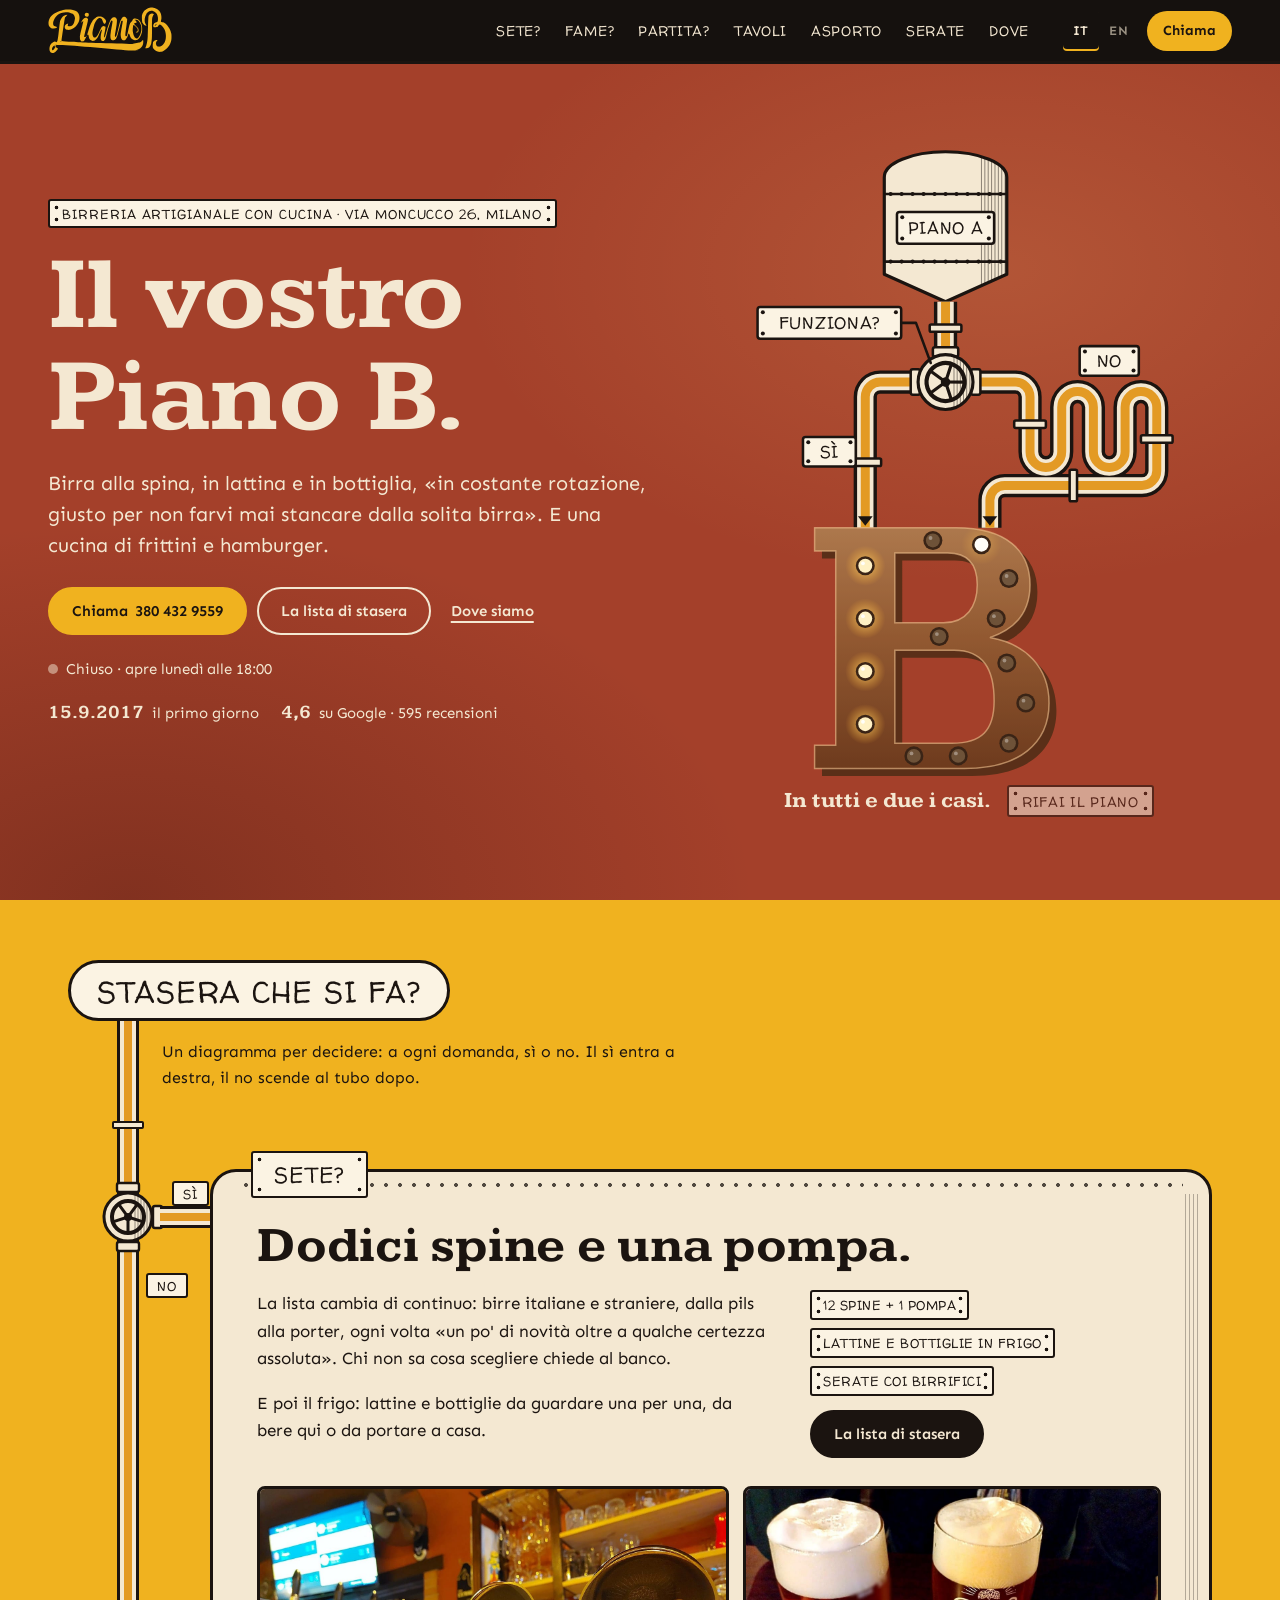
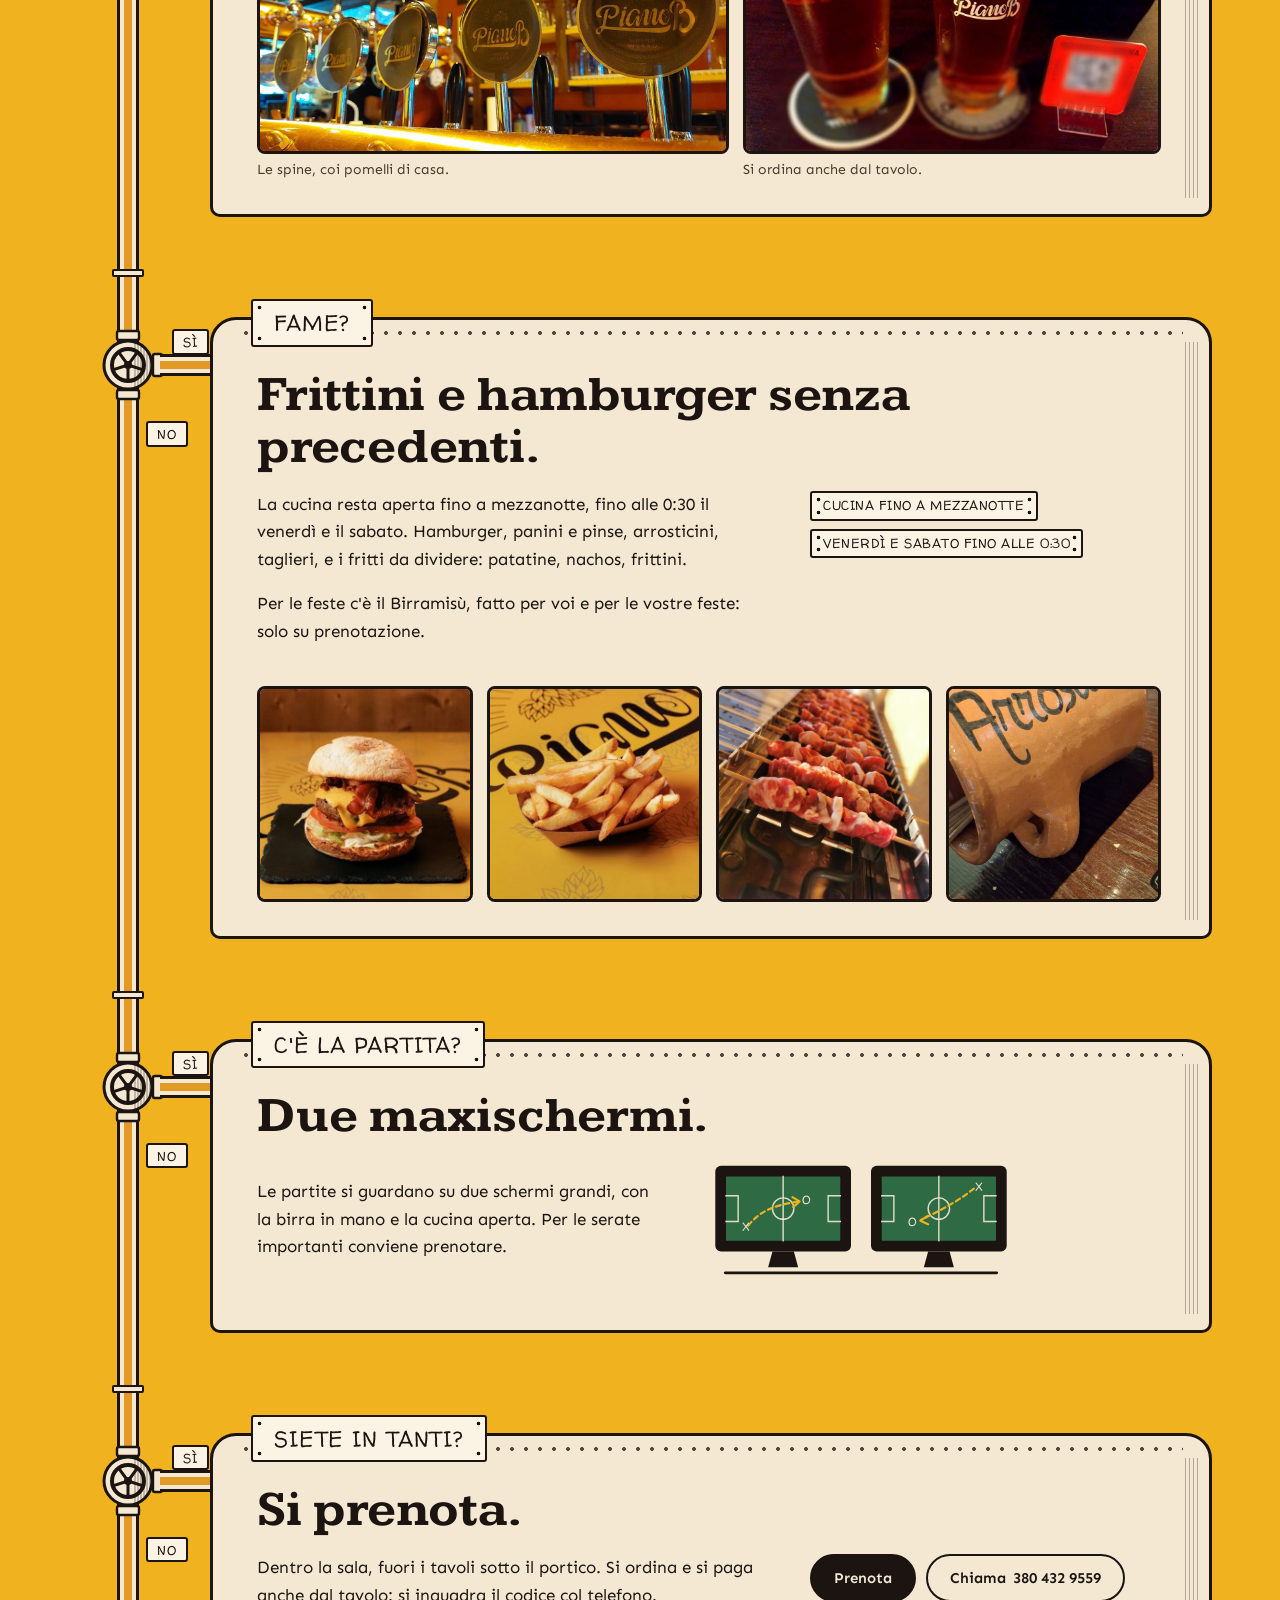
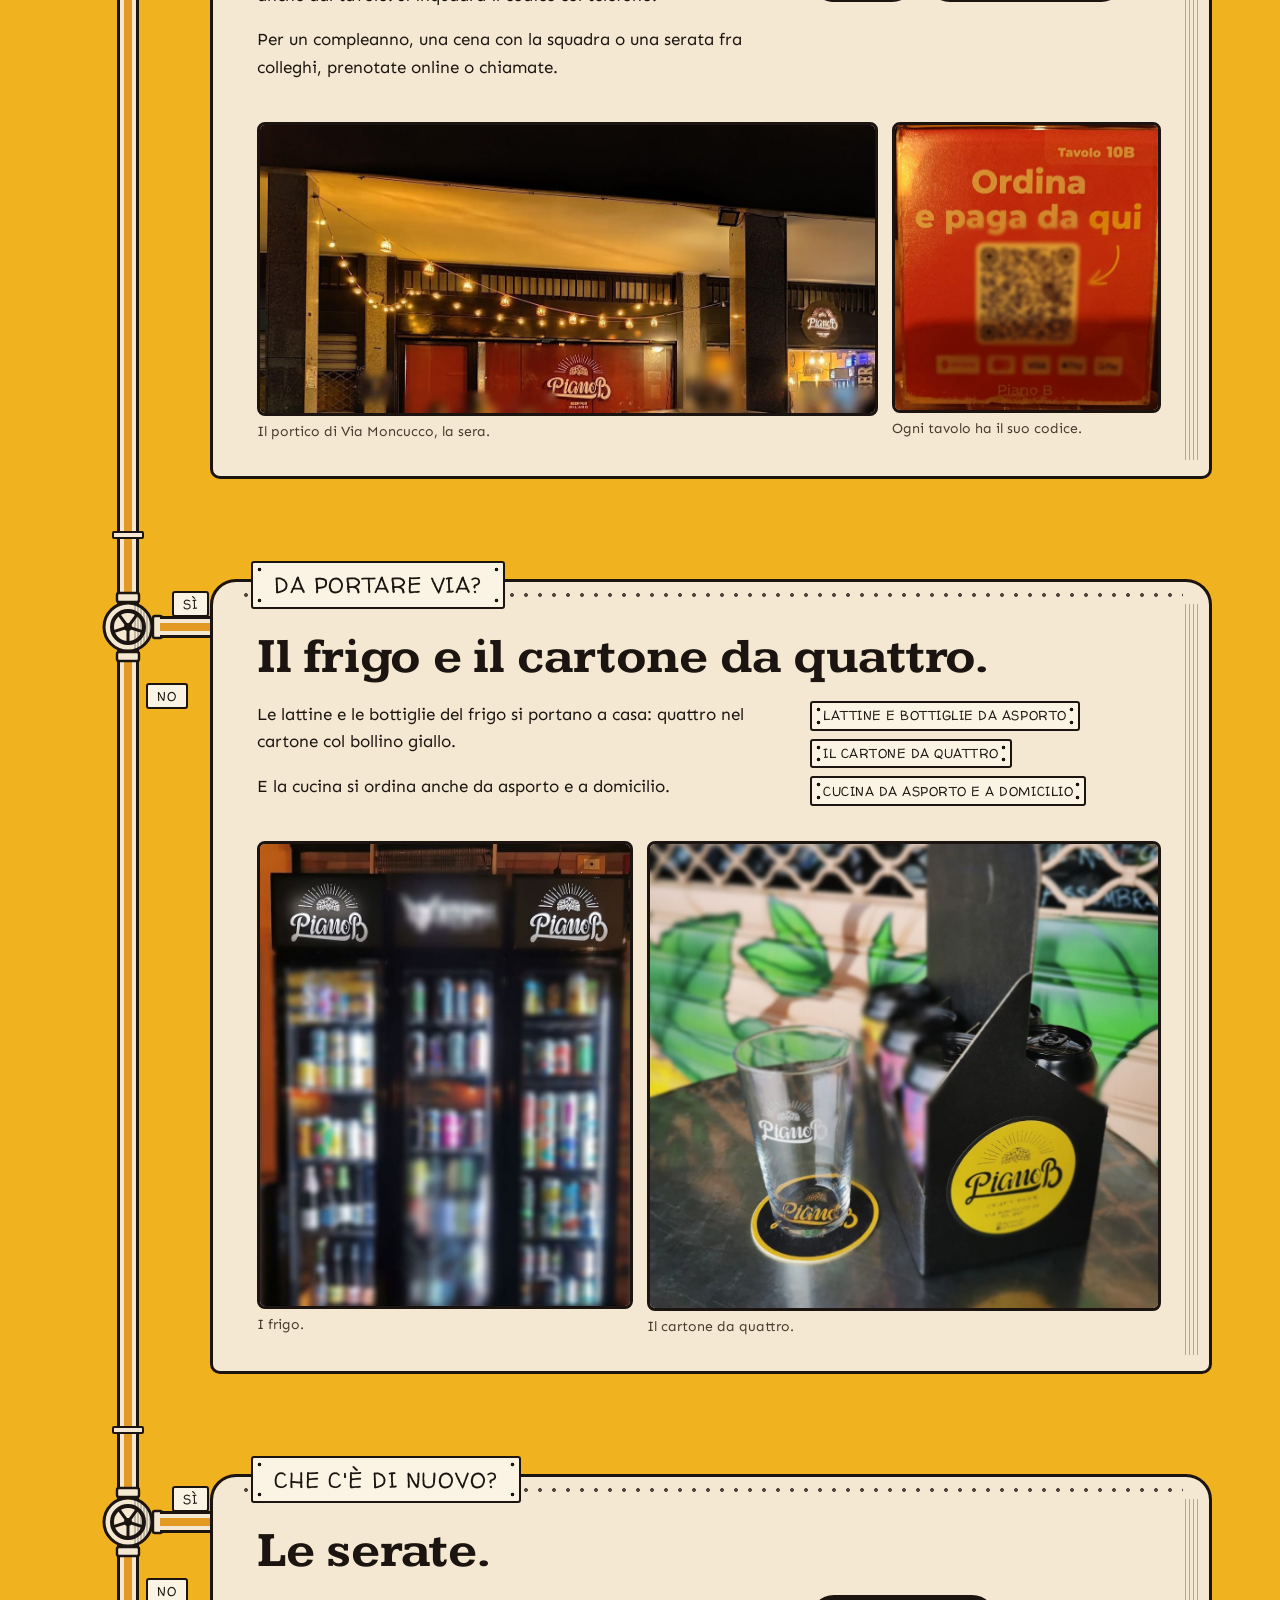
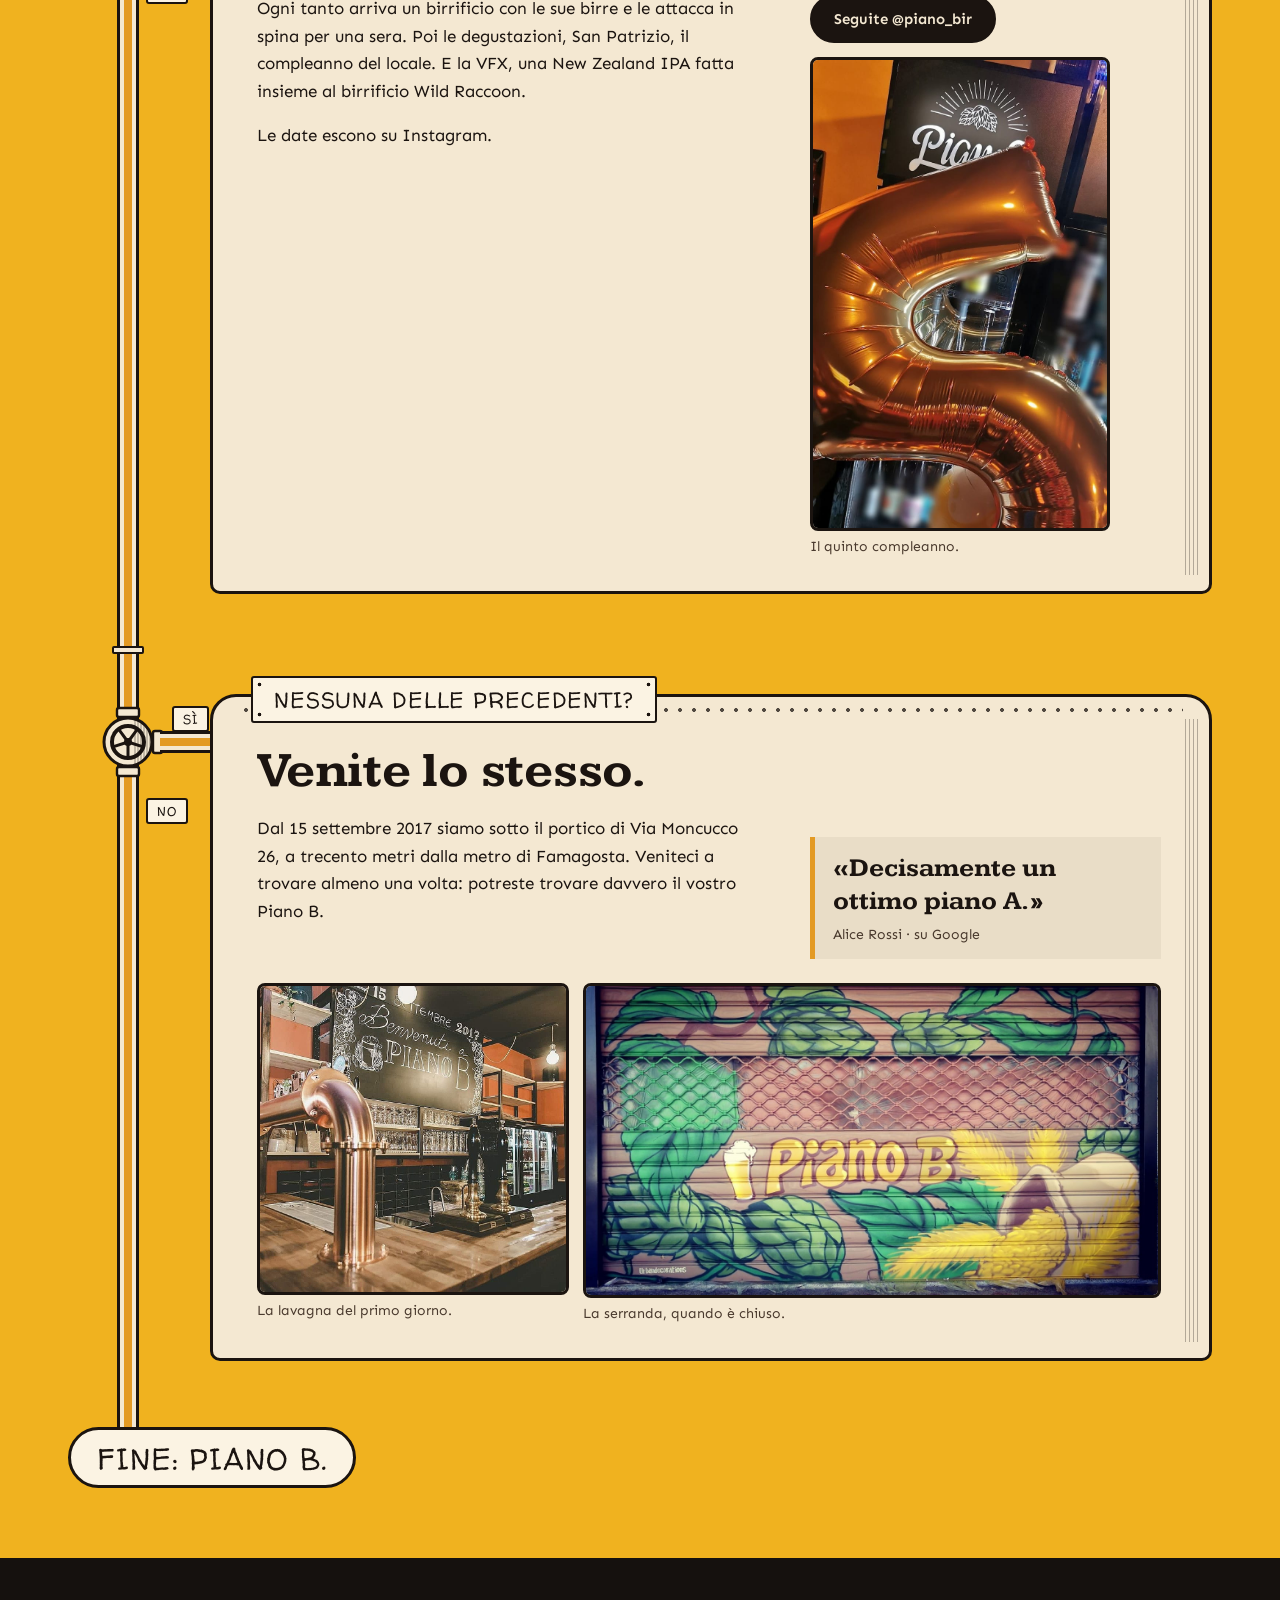
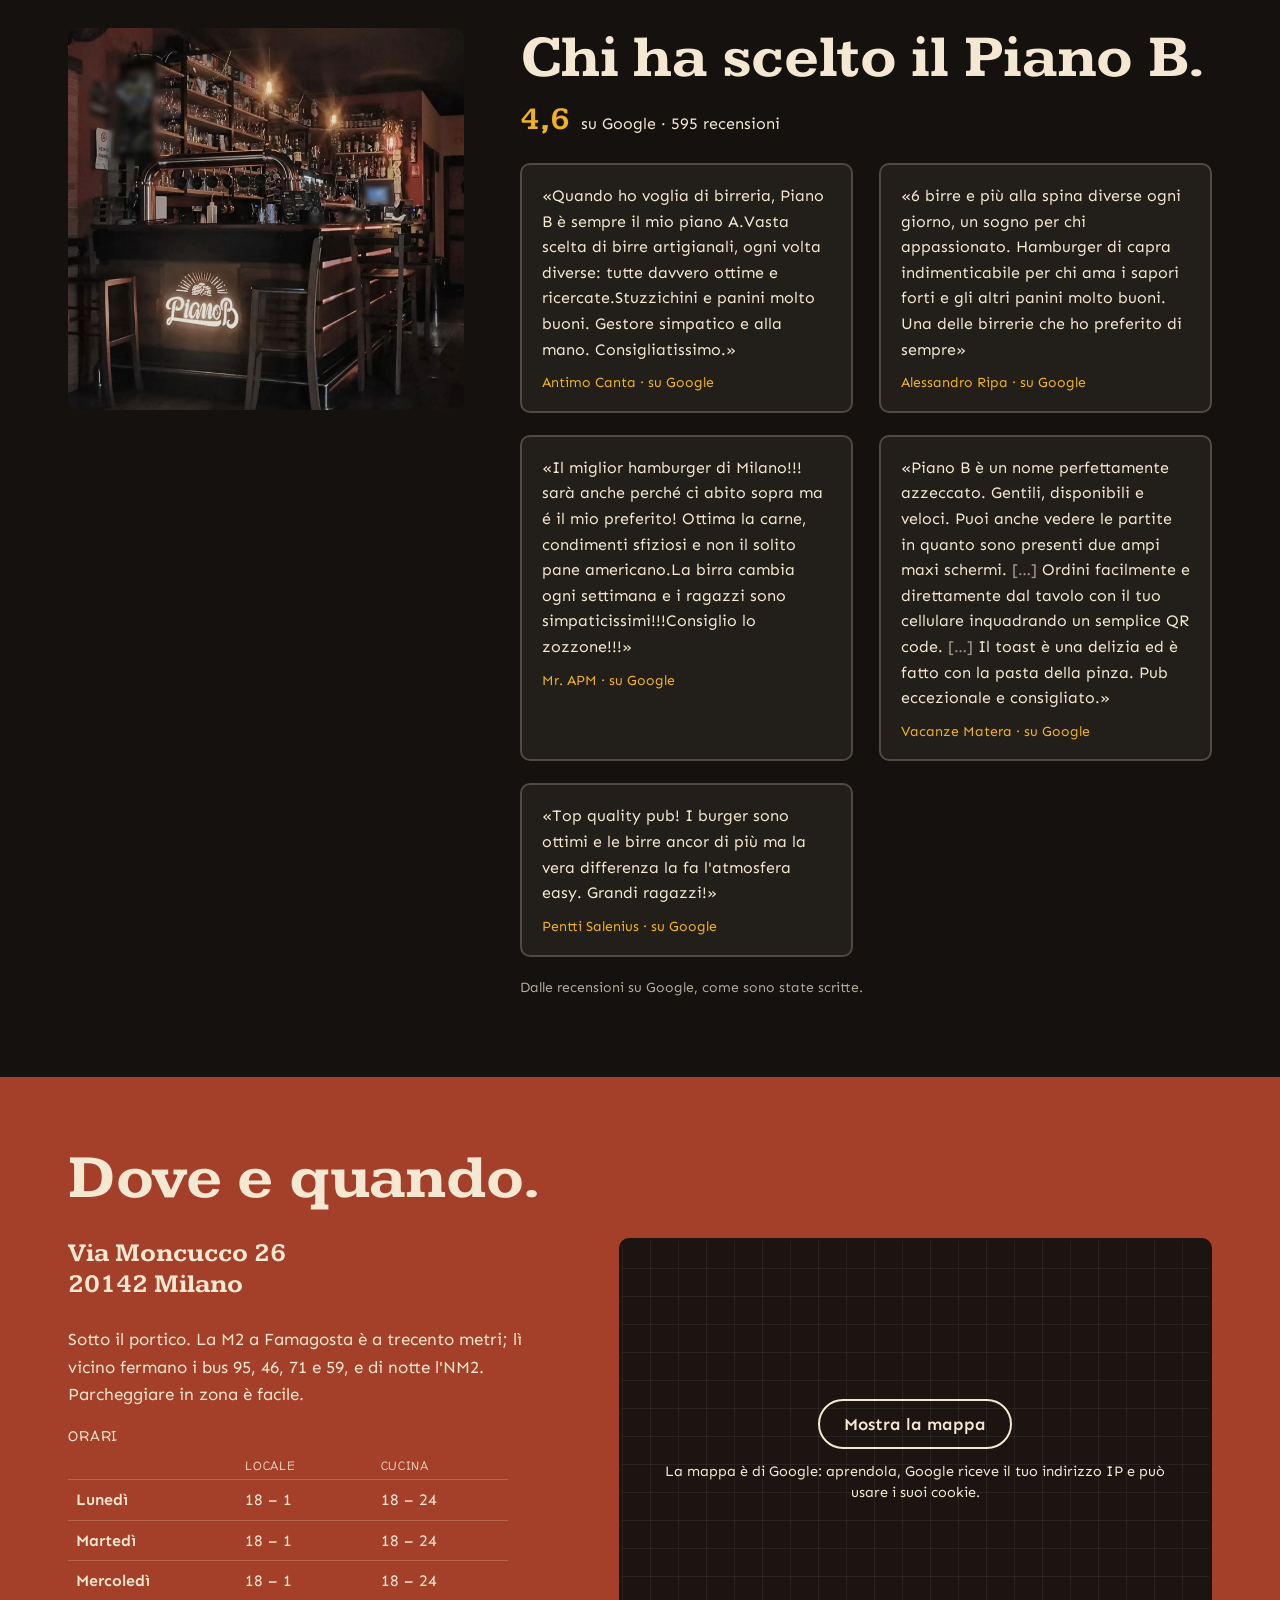
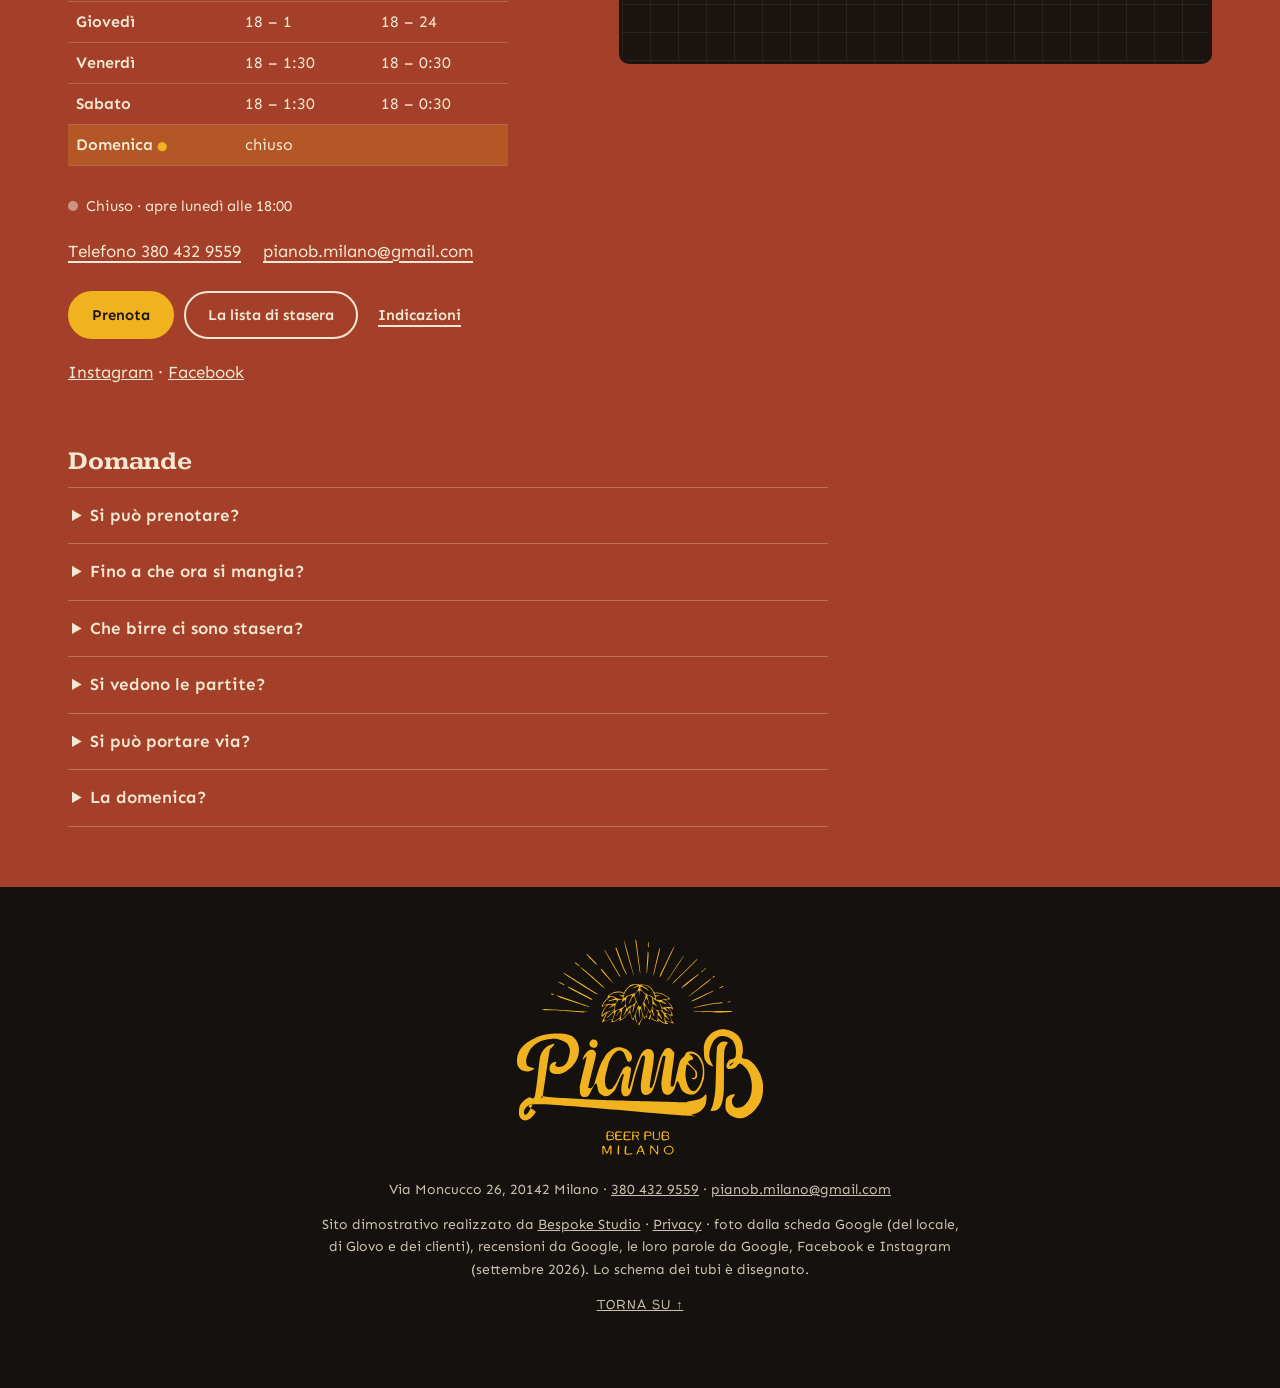
==== commit 591f7dc5: "Privacy e pulizia: caratteri sul sito, mappa al clic, informativa, noindex - caratteri copiati nel s" ====
--- a/index.html
+++ b/index.html
@@ -3,6 +3,7 @@
 <head>
 <meta charset="utf-8">
 <meta name="viewport" content="width=device-width, initial-scale=1">
+<meta name="robots" content="noindex">
 <script>(function(){var r=document.documentElement;r.classList.remove('no-js');
 /* la firma: finché main.js non parte, i tubi sono vuoti e la B è spenta; se il codice non arriva, dopo 2,5 s la pagina va allo stato finale */
 try{if(!matchMedia('(prefers-reduced-motion: reduce)').matches){r.classList.add('firma-attesa');window.__attesaImpianto=setTimeout(function(){r.classList.remove('firma-attesa')},2500)}}catch(e){}})()</script>
@@ -20,15 +21,75 @@
 <link rel="icon" href="img/favicon.svg" type="image/svg+xml">
 <link rel="icon" href="img/favicon-32.png" sizes="32x32" type="image/png">
 <link rel="apple-touch-icon" href="img/apple-touch-icon.png">
-<link rel="preconnect" href="https://fonts.googleapis.com">
-<link rel="preconnect" href="https://fonts.gstatic.com" crossorigin>
-<link href="https://fonts.googleapis.com/css2?family=Kameron:wght@400;700&amp;family=Walter+Turncoat&amp;family=Sen:wght@400;600;700&amp;display=swap" rel="stylesheet">
+<link rel="stylesheet" href="fonts/fonts.css?v=1">
 <link rel="stylesheet" href="css/styles.css?v=1">
 <script src="https://cdn.jsdelivr.net/npm/gsap@3.12.5/dist/gsap.min.js" defer></script>
 <script src="https://cdn.jsdelivr.net/npm/gsap@3.12.5/dist/ScrollTrigger.min.js" defer></script>
 <script src="js/main.js?v=1" defer></script>
 <script type="application/ld+json">
-{"@context":"https://schema.org","@type":"BarOrPub","name":"Piano B","alternateName":["PianoB Milano","Piano B Beer Pub Milano"],"description":"Birreria artigianale con cucina in Via Moncucco 26 a Milano: birra alla spina, in lattina e in bottiglia in costante rotazione, hamburger, panini, arrosticini e fritti, le partite su due maxischermi.","slogan":"Il vostro Piano B.","url":"https://rotenzark.github.io/pianob-milano/","image":"https://rotenzark.github.io/pianob-milano/img/og.jpg","telephone":"+39 380 432 9559","email":"pianob.milano@gmail.com","servesCuisine":["Hamburger","Panini","Arrosticini","Pub food"],"acceptsReservations":"True","foundingDate":"2017-09-15","address":{"@type":"PostalAddress","streetAddress":"Via Moncucco 26","postalCode":"20142","addressLocality":"Milano","addressRegion":"MI","addressCountry":"IT"},"geo":{"@type":"GeoCoordinates","latitude":45.4393684,"longitude":9.166399},"openingHoursSpecification":[{"@type":"OpeningHoursSpecification","dayOfWeek":["Monday","Tuesday","Wednesday","Thursday"],"opens":"18:00","closes":"01:00"},{"@type":"OpeningHoursSpecification","dayOfWeek":["Friday","Saturday"],"opens":"18:00","closes":"01:30"}],"aggregateRating":{"@type":"AggregateRating","ratingValue":"4.6","reviewCount":"595","bestRating":"5"},"sameAs":["https://www.instagram.com/piano_bir/","https://www.facebook.com/PianoBir/","https://app.yhop.beer/pub/442"]}
+{
+  "@context": "https://schema.org",
+  "@type": "BarOrPub",
+  "name": "Piano B",
+  "alternateName": [
+    "PianoB Milano",
+    "Piano B Beer Pub Milano"
+  ],
+  "description": "Birreria artigianale con cucina in Via Moncucco 26 a Milano: birra alla spina, in lattina e in bottiglia in costante rotazione, hamburger, panini, arrosticini e fritti, le partite su due maxischermi.",
+  "slogan": "Il vostro Piano B.",
+  "url": "https://rotenzark.github.io/pianob-milano/",
+  "image": "https://rotenzark.github.io/pianob-milano/img/og.jpg",
+  "telephone": "+39 380 432 9559",
+  "email": "pianob.milano@gmail.com",
+  "servesCuisine": [
+    "Hamburger",
+    "Panini",
+    "Arrosticini",
+    "Pub food"
+  ],
+  "acceptsReservations": "True",
+  "foundingDate": "2017-09-15",
+  "address": {
+    "@type": "PostalAddress",
+    "streetAddress": "Via Moncucco 26",
+    "postalCode": "20142",
+    "addressLocality": "Milano",
+    "addressRegion": "MI",
+    "addressCountry": "IT"
+  },
+  "geo": {
+    "@type": "GeoCoordinates",
+    "latitude": 45.4393684,
+    "longitude": 9.166399
+  },
+  "openingHoursSpecification": [
+    {
+      "@type": "OpeningHoursSpecification",
+      "dayOfWeek": [
+        "Monday",
+        "Tuesday",
+        "Wednesday",
+        "Thursday"
+      ],
+      "opens": "18:00",
+      "closes": "01:00"
+    },
+    {
+      "@type": "OpeningHoursSpecification",
+      "dayOfWeek": [
+        "Friday",
+        "Saturday"
+      ],
+      "opens": "18:00",
+      "closes": "01:30"
+    }
+  ],
+  "sameAs": [
+    "https://www.instagram.com/piano_bir/",
+    "https://www.facebook.com/PianoBir/",
+    "https://app.yhop.beer/pub/442"
+  ]
+}
 </script>
 <script type="application/ld+json">
 {"@context":"https://schema.org","@type":"FAQPage","mainEntity":[
@@ -343,7 +404,7 @@
       </div>
       <div class="dove__vista reveal">
         <div class="mappa">
-          <iframe title="Mappa: Piano B, Via Moncucco 26, Milano" data-i18n-title="w.mappa" src="https://maps.google.com/maps?q=PianoB%20Milano%2C%20Via%20Moncucco%2026%2C%20Milano&amp;z=16&amp;output=embed" width="600" height="420" loading="lazy" referrerpolicy="no-referrer-when-downgrade"></iframe>
+          <div class="mappa-clic" data-mappa-clic style="--mappa-h: 420px"><template><iframe title="Mappa: Piano B, Via Moncucco 26, Milano" data-i18n-title="w.mappa" src="https://maps.google.com/maps?q=PianoB%20Milano%2C%20Via%20Moncucco%2026%2C%20Milano&amp;z=16&amp;output=embed" width="600" height="420" loading="lazy" referrerpolicy="no-referrer-when-downgrade"></iframe></template><div class="mappa-clic__velo"><a class="mappa-clic__btn" href="https://www.google.com/maps/dir/?api=1&amp;destination=PianoB+Milano,+Via+Moncucco+26,+Milano" target="_blank" rel="noopener">Mostra la mappa</a><p class="mappa-clic__nota">La mappa è di Google: aprendola, Google riceve il tuo indirizzo IP e può usare i suoi cookie.</p></div></div>
         </div>
       </div>
     </div>
@@ -363,7 +424,7 @@
 <footer class="piede">
   <div class="piede__logo" aria-hidden="true"><!--LOGO-INTERO--><svg viewBox="0 -2.8 506.3 445.4" fill="currentColor" fill-rule="evenodd" aria-hidden="true" focusable="false"><path d="M244.7 4C244.5 4.5 243 -2.6 244.3 8C245.6 18.6 251.2 58 252.7 67.7C254.3 77.4 253.6 68.7 253.5 66.3C253.4 63.9 253.3 63.4 252 53.3C250.7 43.1 247 13.5 245.8 5.3C244.6 -2.9 245 3.5 244.7 4ZM270.5 5.9C270.2 5.2 269.4 10.7 269.2 12.8C269.1 14.8 269.4 17.3 269.7 18C270 18.6 270.8 18.5 270.9 16.5C271 14.5 270.7 6.5 270.5 5.9ZM221.5 8C222.2 11.8 224.5 22 227.4 32.3C230.2 42.5 236.4 63.1 238.5 69.5C240.5 75.9 242.3 80.5 239.7 70.5C237.1 60.5 225.9 19.7 222.9 9.3C219.9 -1.2 220.7 4.1 221.5 8ZM204.7 20.4C204.4 20.6 201.9 15.4 204.4 22.3C206.8 29.1 215.9 52.9 219.4 61.3C223 69.6 224.4 70.6 225.5 72.2C226.6 73.9 226.8 73 226 71C225.3 69 224 68.3 220.7 60C217.4 51.7 208.8 27.6 206.1 21C203.4 14.4 205 20.1 204.7 20.4ZM319.5 21.2C315.1 29.8 298.4 64.9 294.2 74C290.1 83.1 294.1 75.5 294.5 75.6C294.8 75.7 291.9 83.4 296.2 74.5C300.5 65.7 316.4 31.4 320.3 22.5C324.2 13.6 323.8 12.6 319.5 21.2ZM292 21.7C290 29.3 283.3 59 281.4 67.3C279.5 75.5 280.6 70.4 280.6 71.3C280.7 72.1 279.4 80.3 281.5 72.5C283.5 64.7 291.2 32.9 293.1 24.5C295 16.1 293.2 22.5 293 22C292.8 21.5 293.9 14.2 292 21.7ZM183.7 26.4C178.9 18.7 181.2 24.1 183.3 28.3C185.4 32.4 191.9 43.5 196.4 51.3C200.9 59 207.8 70.7 210.4 74.8C212.9 78.8 211.5 75.6 211.8 75.5C212.1 75.4 216.7 82.4 212.1 74.3C207.4 66.1 188.5 34.1 183.7 26.4ZM269.5 27.8C269.2 27.5 269.1 22.4 268.6 28.8C268.1 35.1 266.7 59.3 266.6 66C266.4 72.7 266.9 72.6 267.5 68.7C268 64.9 269.5 49.2 270 42.8C270.5 36.3 270.5 32.8 270.4 30.3C270.4 27.8 269.8 28 269.5 27.8ZM146.7 32.7C143.9 30.3 143.4 31.2 146.4 34.5C149.3 37.9 161.2 49.7 164.4 52.8C167.6 55.8 165.8 53.4 165.6 52.8C165.4 52.1 166.3 52.1 163.2 48.8C160 45.4 149.5 35.1 146.7 32.7ZM338.2 39.5C333.6 46.1 314.9 74.6 310.7 81.3C306.5 88 308.4 86.3 313 79.7C317.6 73.1 334.1 48.2 338.3 41.5C342.5 34.8 342.8 32.8 338.2 39.5ZM366.2 44.2C359.4 50.7 333 76.7 325.6 84C318.1 91.3 322.1 87.2 321.4 88.3C320.8 89.3 314.7 96.4 321.5 90.1C328.2 83.8 354.4 57.9 362 50.5C369.5 43 366.1 46.5 366.8 45.5C367.5 44.5 373.1 37.8 366.2 44.2ZM122.2 48.9C120.8 48.2 120.5 49.2 121.8 50.5C123.2 51.8 128.9 55.8 130.3 56.5C131.7 57.2 131.6 56 130.2 54.7C128.9 53.5 123.6 49.6 122.2 48.9ZM385.5 60.5C383.9 61.6 378 67 376.7 68.3C375.5 69.6 376.4 69.6 378 68.5C379.5 67.4 384.7 63 386 61.6C387.2 60.3 387 59.4 385.5 60.5ZM137.2 61C132.3 57.1 129.6 56.1 136.5 62.5C143.4 68.9 171.8 93.4 178.7 99.2C185.7 104.9 180.3 99.2 178.2 97C176.1 94.8 172.9 91.8 166.1 85.8C159.3 79.8 142.2 64.9 137.2 61ZM175 62.7C174.7 63 172.3 61.5 175.5 65.5C178.7 69.5 190.7 82.7 194.4 86.5C198.1 90.3 200.5 92.3 197.7 88.5C194.8 84.8 181 68.3 177.2 64C173.5 59.7 175.3 62.5 175 62.7ZM102 71.5C91.6 65.3 100.9 72.1 101.2 72.6C101.5 73.1 96.1 69.7 103.7 74.7C111.4 79.7 137.5 96.4 147.2 102.6C157 108.7 159.4 110.1 162.2 111.6C165.1 113.1 164.2 111.8 164.4 111.5C164.6 111.2 173.6 116.4 163.2 109.7C152.8 103 112.3 77.7 102 71.5ZM370.7 72.7C366.6 75.6 352.1 86.5 346.6 91C341.1 95.5 338.9 98.3 337.7 99.8C336.4 101.3 333.7 104 339 100C344.3 96 364.1 79.9 369.5 75.6C374.8 71.2 370.8 74.5 371 74C371.2 73.5 374.8 69.9 370.7 72.7ZM403.5 75.9C402.7 76.3 399.4 79.5 399.5 79.8C399.6 80 403.5 78.2 404.2 77.5C404.8 76.9 404.3 75.6 403.5 75.9ZM394.7 82.7C388.4 87.5 363.5 107.4 356.8 113C350 118.6 349.1 120 354.3 116.3C359.5 112.5 381.2 95.8 388 90.4C394.7 85.1 393.8 85.6 395 84.3C396.1 83 401.1 77.9 394.7 82.7ZM88.5 87.7C86.8 87.2 87.3 88.4 88.9 89.5C90.6 90.7 96.4 93.8 98.2 94.6C100 95.4 99.4 94.6 99.6 94.3C99.7 93.9 101.1 93.8 99.2 92.7C97.4 91.6 90.2 88.2 88.5 87.7ZM241.2 92.8C236.9 92.8 237.8 93.3 236 94.1C234.2 94.8 232.6 95.5 230.5 97.3C228.4 99.1 225.1 102.6 223.5 104.7C221.8 106.8 222.4 109.5 220.6 110C218.8 110.5 215.5 108.1 212.7 107.8C209.9 107.5 206.8 107.7 204 108.2C201.1 108.7 198.5 109.4 195.7 110.9C193 112.4 188.8 115.5 187.5 117C186.2 118.6 189 118.4 187.8 120.3C186.6 122.1 182.5 125.4 180.5 128.2C178.4 131 176 135.3 175.5 137C174.9 138.8 176.1 138.8 177 138.7C177.8 138.5 179.3 136.6 180.7 136C182.1 135.4 185.7 134 185.5 135.3C185.3 136.5 181.1 140.4 179.5 143.4C177.8 146.4 176.1 150.9 175.4 153.3C174.8 155.6 175.3 156.8 175.5 157.7C175.7 158.6 175.3 159.5 176.7 158.6C178.2 157.7 184.3 150.4 184.2 152.3C184.1 154.1 176.4 167.3 176.1 169.8C175.9 172.2 179.2 168 182.7 167C186.3 166 194.9 164.1 197.5 163.7C200 163.3 198.4 163.8 198 164.5C197.6 165.3 195.5 167.4 195.1 168.3C194.8 169.1 194.3 169.7 195.7 169.6C197.1 169.5 200.7 168.9 203.5 167.7C206.2 166.5 210.9 162.8 212.2 162.5C213.5 162.3 211.2 165.3 211.3 166C211.3 166.7 210.7 167.4 212.5 166.5C214.3 165.7 218.8 163.4 222.1 160.8C225.3 158.1 229.6 150.6 232 150.8C234.4 151.1 235.2 159.8 236.4 162.3C237.7 164.7 238.8 164.9 239.5 165.3C240.2 165.8 240.6 165.4 240.7 165C240.9 164.6 240.1 163.9 240.3 162.8C240.6 161.7 241.4 157.5 242.2 158.4C243.1 159.3 244 165.4 245.4 168.3C246.8 171.1 249.6 174.5 250.7 175.6C251.8 176.8 250.4 178.1 251.9 175.3C253.4 172.4 258.1 160.4 259.7 158.4C261.4 156.3 260.7 162.6 261.7 162.7C262.7 162.8 263.8 158.7 265.7 159C267.6 159.2 271.9 164.1 273.2 164.3C274.6 164.4 273 160 273.7 159.9C274.4 159.8 275.7 162.4 277.5 163.6C279.2 164.9 282 166.7 284.3 167.5C286.5 168.4 290 169.1 291 168.8C292 168.4 289.2 165 290.5 165.3C291.7 165.7 295.4 169.4 298.4 170.8C301.4 172.1 306.6 173.4 308.5 173.6C310.3 173.8 309.7 172.5 309.3 172C309 171.5 306.9 170.9 306.5 170.5C306.1 170.1 305.5 169.6 307 169.6C308.5 169.5 313 169.7 315.5 170.2C317.9 170.6 321.4 173.1 321.7 172.5C322.1 171.8 318.9 169 317.7 166.3C316.5 163.5 314.2 157.6 314.4 156C314.6 154.5 318.2 157.8 318.8 157C319.4 156.2 319.1 153.6 318 151C317 148.4 312.9 143 312.7 141.5C312.5 140 315.6 141.5 316.7 141.9C317.8 142.4 318.9 144 319.5 144.1C320 144.3 320.5 144.6 320 143C319.5 141.5 318.5 138 316.2 134.9C313.9 131.7 306.7 126.1 306.2 124.3C305.8 122.4 312.6 124.3 313.5 123.6C314.3 122.8 313.7 121.7 311.2 119.8C308.8 117.8 302.2 113.6 298.7 112C295.3 110.3 293.2 110.3 290.5 109.9C287.8 109.5 284.7 110.9 282.5 109.5C280.2 108.1 279.1 103.6 277 101.3C274.9 99 272.5 97.1 270 95.8C267.4 94.6 266.5 94.2 261.7 93.7C256.9 93.2 245.5 92.7 241.2 92.8ZM241.5 94.5C238.8 95 235.3 96.3 232.7 98C230.1 99.7 227.5 102.6 225.7 104.8C224 107 223.1 108.5 222.1 111.3C221.2 114 219 120.4 220 121.2C220.9 122 224 117.8 227.9 116C231.8 114.2 240.3 111.9 243.4 110.5C246.6 109.1 245.6 109.6 246.9 107.5C248.2 105.4 251.2 99.6 251.2 98C251.1 96.5 248.8 97.6 246.7 98.2C244.6 98.8 239.4 101.6 238.7 101.6C238.1 101.6 241.1 99.1 242.8 98C244.4 97 248.8 95.8 248.6 95.3C248.4 94.7 244.1 94 241.5 94.5ZM258.5 95C257.1 95 256.6 95.4 257.7 96.2C258.8 97.1 263 98.3 265.2 99.9C267.4 101.6 271.7 106.2 271 106.3C270.2 106.3 263.6 101.4 260.9 100C258.3 98.7 256.1 98 255 98.1C253.8 98.3 253.5 99.6 253.9 101C254.4 102.4 255.9 104.8 257.6 106.5C259.3 108.2 260.8 109.6 264 111.4C267.2 113.1 273.4 115.3 276.7 117C280 118.6 283 122.5 283.7 121.5C284.4 120.5 282.3 114.4 280.8 111C279.3 107.7 277.2 103.9 274.7 101.4C272.3 98.9 268.7 97.1 266 96C263.3 94.9 259.9 95 258.5 95ZM420.5 96.4C419.1 97.1 414.3 99.8 413.4 100.5C412.5 101.2 413.9 101.2 415.2 100.7C416.5 100.3 420.1 98.4 421.1 97.8C422.2 97.1 421.7 97 421.6 96.8C421.5 96.5 421.8 95.8 420.5 96.4ZM110 98.7C102.5 95.2 108.2 99.2 109.8 100.5C111.5 101.8 113.1 102.9 120 106.6C126.9 110.3 145.3 119.8 151.2 122.6C157.1 125.5 154.7 123.6 155.3 123.5C155.9 123.4 162.3 126.1 154.7 122C147.2 117.9 117.4 102.3 110 98.7ZM253.7 105.7C251.9 106.1 253.5 116.3 253 116.4C252.5 116.4 252.3 106.6 250.7 106C249.1 105.3 244.9 110.7 243.5 112.3C242.1 113.8 242.4 113.9 242.4 115.3C242.4 116.6 241.7 116.5 243.5 120.4C245.2 124.3 249.6 137.9 252.7 138.6C255.8 139.4 260 128.6 262 125.1C263.9 121.5 264 119.2 264.3 117.3C264.6 115.3 265.5 115.4 263.7 113.5C262 111.6 255.5 105.2 253.7 105.7ZM399.7 106.5C393.4 109.2 369.5 120.4 362.7 123.7C356 127.1 359.6 126 359.3 126.5C359 127 354.4 129.7 361 126.8C367.6 123.8 392.1 111.8 398.7 108.6C405.3 105.3 400.6 107.6 400.7 107.3C400.9 106.9 406.1 103.7 399.7 106.5ZM207.7 109.5C205 109.7 202.3 109.9 199.4 111C196.6 112.1 191.1 115.3 190.7 116.3C190.3 117.2 193.8 115.9 197 116.9C200.1 118 206.2 121.4 209.5 122.5C212.8 123.7 215.3 124.6 216.7 123.9C218.1 123.2 218.7 120.1 217.7 118.5C216.7 116.9 210.7 114.5 210.9 114C211 113.5 217 115.6 218.5 115.3C220 115 220.2 112.9 219.8 112C219.3 111.1 217.8 110.4 215.8 110C213.8 109.6 210.5 109.3 207.7 109.5ZM285.2 111.2C284.2 111.4 283.3 111.6 283.2 112.3C283.2 112.9 283.1 114.6 284.9 115.3C286.7 115.9 294 115.6 294.1 116C294.2 116.5 286.9 116.8 285.5 118C284.1 119.2 285.2 121.9 285.6 123C286 124.1 286 124.2 287.8 124.5C289.7 124.8 293 125.1 296.7 124.6C300.5 124.1 308.7 122.6 310.4 121.5C312.1 120.4 308.8 119.2 307 118C305.2 116.7 302.6 115.1 299.7 114C296.8 112.9 291.9 111.6 289.5 111.2C287.1 110.7 286.3 111.1 285.2 111.2ZM73.7 111.7C72.8 111.8 72.6 113.2 73.5 113.6C74.4 114 78.3 114.1 79.2 114C80.1 113.9 79.6 113.3 78.7 112.9C77.8 112.5 74.6 111.6 73.7 111.7ZM235.5 115.2C233.9 115.6 229.4 116.7 227.7 118.3C226 119.8 225.7 121.8 225.1 124.5C224.6 127.2 224.2 131.5 224.4 134.5C224.7 137.5 225.7 141.8 226.7 142.4C227.7 143.1 228.2 140.2 230.5 138.6C232.7 137.1 237.9 134.9 240.2 133.3C242.4 131.7 243.4 130.3 244 129C244.7 127.7 244.6 127.2 244 125.3C243.4 123.3 241.7 117.8 240.5 117.1C239.3 116.4 238.1 118.9 236.7 121.1C235.3 123.3 233 128.7 232 130.4C230.9 132 229.6 133.4 230.5 131C231.3 128.6 236.1 118.6 237 116C237.8 113.4 237 114.8 235.5 115.2ZM268.2 115.8C267.4 117.9 271.2 129.3 271.6 132C272 134.7 270.9 133 270.5 131.9C270 130.8 269.6 127.4 268.8 125.5C268.1 123.6 267 120.3 266 120.6C264.9 121 263.2 125.8 262.6 127.5C262 129.2 260.5 127.7 262.4 131C264.3 134.4 271.1 146.8 273.7 147.6C276.3 148.4 277.3 140 278 135.8C278.7 131.5 278.1 124.8 277.9 122C277.6 119.2 278.1 120.1 276.5 119C274.9 118 269 113.6 268.2 115.8ZM88.2 116.3C78.7 113.2 85.6 116.7 87.5 117.8C89.3 118.9 89.5 119.5 99.5 122.9C109.5 126.3 139.4 135.9 147.4 138.3C155.3 140.6 147.7 137.3 147.2 136.9C146.8 136.5 154.6 139.3 144.7 135.9C134.9 132.4 97.8 119.3 88.2 116.3ZM193.5 118.3C190.8 119.8 185.1 125.2 182.5 128.2C179.8 131.2 177.1 135.6 177.4 136.5C177.6 137.4 179.8 134.5 184 133.8C188.2 133 199 133.1 202.7 131.9C206.4 130.6 205.6 127.4 206.1 126.3C206.6 125.1 206.9 125.3 205.7 125.1C204.5 124.9 201.5 124.8 198.7 125.2C196 125.7 190.6 127.4 189.2 127.5C187.7 127.6 187.9 127.1 190.2 126.1C192.5 125.1 201.5 122.7 202.9 121.5C204.3 120.3 200.3 119.6 198.7 119C197.2 118.5 196.2 116.7 193.5 118.3ZM279.7 121.1C279.3 121.9 280.1 126.4 281.5 129.2C282.9 132 288.5 137.2 288.2 137.8C287.9 138.4 281.3 132.5 279.7 132.8C278.2 133.1 277.9 137.8 279 139.8C280 141.7 282.8 143.6 285.8 144.5C288.8 145.4 295.6 147.1 297 145.3C298.3 143.5 295 136.5 294 133.7C293 130.8 292.7 129.8 291 128.3C289.3 126.8 285.6 126 283.7 124.8C281.8 123.6 280.1 120.4 279.7 121.1ZM302.5 124.7C300.6 124.4 297.5 125.2 297.8 126.3C298.2 127.3 303.4 129.9 304.6 131C305.9 132.1 307.3 133.2 305.5 132.8C303.6 132.4 294.9 127.8 293.5 128.8C292.1 129.7 295.9 136.7 297 138.5C298.1 140.4 297.6 139.8 300.2 139.9C302.8 140 309.7 139 312.5 139.1C315.3 139.1 316.6 140.6 317 140.1C317.4 139.5 316.3 137.6 315 135.6C313.6 133.6 311.1 129.9 309 128.1C306.9 126.3 304.3 125 302.5 124.7ZM211 125C209.3 125.2 208.7 125.9 207.6 127.3C206.5 128.6 205.1 130.7 204.3 133C203.5 135.3 202.8 138.8 202.6 141C202.4 143.2 200.5 146.2 203 146C205.4 145.9 213.9 142.2 217.2 140.4C220.5 138.5 221.9 137.6 222.8 135C223.8 132.4 224.5 125.4 223 125C221.4 124.6 214.4 132.4 213.5 132.6C212.6 132.8 218 127.3 217.6 126C217.1 124.7 212.6 124.8 211 125ZM434.2 127.5C433.2 127.7 429.5 129 429.6 129.3C429.7 129.5 433.9 129.4 435 129.2C436 128.9 436.1 128.2 436 127.9C435.8 127.6 435.3 127.2 434.2 127.5ZM245.7 129.9C244.6 130.2 243.6 133.3 242.5 136.5C241.3 139.7 239.7 147.1 239 148.8C238.2 150.6 238 149.1 238.1 147C238.3 144.9 240.3 137.6 239.9 136C239.5 134.5 236.5 137 235.6 137.8C234.7 138.5 234.6 139.3 234.2 140.5C233.9 141.8 233.4 143.5 233.5 145.3C233.5 147.1 233.6 148.4 234.5 151.3C235.4 154.1 236.4 164.2 238.7 162.2C241.1 160.2 246.8 143.8 248.5 139.3C250.2 134.7 249.4 136.3 248.9 134.8C248.5 133.2 246.8 129.6 245.7 129.9ZM415.2 130C410 130.7 396 132.3 387.5 133.9C378.9 135.5 367.4 138.5 363.8 139.5C360.2 140.5 360.7 141 366 140.1C371.3 139.1 387 135.3 395.7 133.9C404.5 132.5 414.6 132.2 418.5 131.6C422.3 130.9 419.3 130.2 418.7 129.9C418.2 129.6 420.4 129.3 415.2 130ZM259.5 131.7C258.4 129.8 257.1 134.8 256.5 136.2C255.8 137.6 255.6 137.8 255.7 139.9C255.9 141.9 256.3 145.2 257.4 148.5C258.6 151.8 261 159.5 262.7 159.8C264.5 160.2 267 153.2 268 150.5C269.1 147.8 269.9 145.9 269.1 143.5C268.2 141.1 264 135.5 263 136.2C261.9 136.9 263.3 148.4 262.7 147.7C262.1 146.9 260.5 133.6 259.5 131.7ZM191 134.5C189.2 134.8 187.3 135.9 185.7 137.2C184.2 138.5 183 140.1 181.7 142.5C180.3 144.9 178.3 149.4 177.6 151.5C176.9 153.6 176.3 155.3 177.5 155C178.6 154.7 181.1 151.4 184.5 149.8C187.8 148.2 195 146.6 197.7 145.4C200.5 144.3 200.2 144.2 200.9 142.8C201.5 141.4 201.6 138.1 201.6 137C201.5 135.9 202.9 135.1 200.7 136C198.6 136.9 189.4 142.6 188.7 142.5C188 142.4 196.1 136.6 196.5 135.3C196.9 133.9 192.8 134.2 191 134.5ZM222.7 138.1C221.6 138.1 218.9 141.5 217.9 143C216.8 144.5 217 143.5 216.5 147C216 150.4 213.7 161.6 214.8 163.5C215.9 165.4 220 161 222.9 158.3C225.7 155.6 230.2 150.2 231.7 147.3C233.3 144.3 232.3 141.8 232.1 140.8C231.9 139.7 231.4 139.9 230.7 140.9C230 141.9 228.8 145.8 228 147C227.1 148.2 227.1 146.3 225.7 148C224.3 149.7 219.6 158.2 219.5 157.4C219.3 156.6 224.2 146.5 224.8 143.3C225.3 140 223.9 138.2 222.7 138.1ZM278.5 140.8C277.5 142.2 281.7 153.9 282.1 156.5C282.5 159.1 281.6 157.9 280.6 156.3C279.6 154.6 277.2 146.4 276.2 146.7C275.3 147.1 274.7 155.6 275 158.3C275.4 160.9 276.3 161.1 278.4 162.5C280.5 164 285.9 168.4 287.7 167C289.5 165.6 289.1 157.2 289.1 154C289.2 150.8 289.9 150.2 288.1 148C286.3 145.8 279.5 139.3 278.5 140.8ZM307.5 141.3C306.7 141.3 304.8 141.3 305.4 142.3C306 143.3 310 146.2 311 147.2C311.9 148.2 313 149.3 311 148.5C309 147.7 300.5 142.2 298.7 142.2C296.9 142.2 299 147.2 300.2 148.8C301.4 150.3 303.3 150.6 306.1 151.5C308.8 152.4 315.4 155.1 316.7 154C318 153 315 147.3 313.9 145.3C312.8 143.2 311.3 142.4 310.3 141.8C309.2 141.1 308.3 141.2 307.5 141.3ZM249.7 142.1C248.6 140.6 246.2 148.9 245.3 151.3C244.4 153.7 244.1 153.9 244.3 156.5C244.5 159.1 245.6 164.1 246.5 166.9C247.4 169.7 248 174.1 249.7 173.3C251.4 172.4 255.4 164.6 256.8 161.8C258.3 158.9 258.9 159.5 258.3 156.3C257.8 153 254.8 141.8 253.7 142.5C252.6 143.2 252.3 160.6 251.7 160.5C251 160.4 250.8 143.7 249.7 142.1ZM58.5 143.2C44.6 142.5 57.7 144 57.7 144.3C57.7 144.6 57.3 144.7 58.5 144.9C59.6 145.2 60.7 145.4 64.7 145.5C68.8 145.7 71.5 145.1 82.7 145.8C93.9 146.5 122 149.2 132 149.7C141.9 150.3 140.8 149.5 142.3 149.3C143.7 149 154.7 149.2 140.7 148.2C126.8 147.2 72.3 143.8 58.5 143.2ZM210.5 144.7C209.6 144.8 207.8 145.1 206.6 146C205.5 146.9 204.8 146.4 203.4 150C202.1 153.6 197.9 165 198.5 167.4C199 169.8 204.3 165.7 206.7 164.3C209.1 162.9 211.8 161.7 213 158.9C214.1 156.1 215.2 147.6 213.7 147.5C212.3 147.4 204.6 158.1 204.2 158.3C203.7 158.4 209.7 150.5 211 148.3C212.3 146.1 212 145.9 212 145.3C211.9 144.7 211.4 144.6 210.5 144.7ZM199.7 145.7C197.6 146.5 190.2 149 187.7 150.7C185.2 152.3 185.7 153 184.6 155.5C183.4 158 179.3 164.5 181 165.8C182.6 167.2 191.6 164.3 194.5 163.6C197.3 162.9 197.2 163.7 198.2 161.6C199.3 159.4 201.3 151.7 200.7 150.5C200.1 149.3 196.6 152.5 194.5 154.2C192.3 155.9 189.2 159.6 188 160.5C186.8 161.3 185.3 161.7 187.3 159.5C189.3 157.3 197.8 149.5 200 147.3C202.2 145 200.7 146.3 200.6 146C200.6 145.7 201.9 144.9 199.7 145.7ZM293.7 146C292.3 145.5 289.5 144.6 290.2 147.3C290.9 150 296.7 159.7 297.8 162.3C298.8 164.8 297.6 163.7 296.5 162.6C295.3 161.5 292 155.7 291 155.7C290 155.7 289 160.2 290.4 162.5C291.7 164.8 296.6 168 299 169.4C301.3 170.7 303.8 171.1 304.5 170.6C305.1 170.1 303 168.3 302.8 166.3C302.5 164.3 303.2 160.6 302.9 158.5C302.6 156.4 301.7 154.9 301.1 153.5C300.4 152.1 300.2 151.3 298.9 150C297.7 148.8 295.2 146.5 293.7 146ZM270.7 146.3C269.8 148 266.8 154.5 266.8 157C266.9 159.5 269.6 162.3 271 161.5C272.3 160.6 274.4 153.6 274.9 151.8C275.4 149.9 274.4 150.3 274 150.2C273.6 150 272.8 151.4 272.5 150.9C272.2 150.4 272.4 148 272.1 147.3C271.8 146.5 271.6 144.7 270.7 146.3ZM433 147.3C421.1 147.4 377.9 147.9 367.2 148.3C356.5 148.6 361.5 148.9 368.7 149.2C376 149.5 399.2 150 410.7 149.9C422.3 149.9 433.2 149.1 438 148.9C442.7 148.6 439.2 148.5 439.2 148.3C439.3 148 439.5 147.3 438.5 147.1C437.4 147 444.9 147.1 433 147.3ZM304.7 153C304.8 154.6 311.1 162.1 312.2 164C313.3 165.9 312.7 165.4 311.5 164.5C310.2 163.7 305.8 158.6 304.7 158.9C303.6 159.2 304.4 164.7 304.9 166.3C305.5 167.8 306.2 167.9 308.2 168.4C310.2 168.8 315.8 170.4 316.8 168.8C317.8 167.1 315 160.7 314.1 158.3C313.2 155.9 313 155.2 311.5 154.4C309.9 153.5 304.6 151.4 304.7 153Z"/><path d="M419 184.2C415.8 184.4 412.6 185 409.7 186C406.8 186.9 404.3 188.1 401.7 189.8C399.1 191.4 396.5 193.3 394.2 195.8C391.8 198.2 389.1 201.7 387.4 204.3C385.8 206.8 385.2 208.3 384.4 211C383.5 213.7 382.6 215.6 382.4 220.5C382.2 225.5 382.7 236.1 383.3 240.8C384 245.4 385 246.2 386.2 248.5C387.5 250.8 389.2 253 390.9 254.5C392.6 256 394.8 257 396.5 257.6C398.1 258.3 401.1 260.6 400.7 258.3C400.4 255.9 395.4 248.7 394.4 243.5C393.3 238.3 393.3 232.8 394.5 227C395.7 221.2 399.5 212.9 401.5 209C403.5 205 404.8 204.6 406.5 203.1C408.2 201.5 409.5 200.4 411.7 199.5C414 198.6 417.1 197.6 420 197.6C422.9 197.5 426.3 197.9 429.2 199C432.1 200.1 435.2 202.1 437.5 204C439.8 205.9 441.4 207 443 210.2C444.6 213.4 446.6 218.2 447.1 223.3C447.6 228.3 448 237 446 240.8C444.1 244.5 437.9 244.3 435.5 245.7C433.1 247.1 432.9 247.5 431.7 249.1C430.6 250.7 429.2 253.4 428.7 255.3C428.1 257.2 428.2 259.3 428.4 260.5C428.6 261.8 428.9 262.1 429.7 262.8C430.6 263.4 431.4 264.3 433.5 264.4C435.6 264.5 439.9 264.1 442.2 263.5C444.5 262.9 445.1 262.4 447.2 260.8C449.3 259.1 451.9 253.5 455 253.6C458.1 253.6 462.7 258.1 465.7 261C468.7 263.9 471.1 267.5 473 270.9C474.9 274.3 476 277.4 477.1 281.5C478.2 285.6 479.2 290.7 479.5 295.5C479.8 300.3 479.6 305.9 479 310.3C478.4 314.7 477.4 318.4 476 321.9C474.6 325.4 472.7 328.8 470.7 331.5C468.7 334.2 466.6 336.4 464 338.3C461.4 340.1 457.9 342 455 342.7C452 343.4 448.3 342.6 446.4 342.3C444.4 341.9 444.4 341.7 443.4 340.5C442.3 339.3 440.9 336.8 440.3 335C439.6 333.3 439.4 331.7 439.4 330C439.3 328.3 439.1 327.3 440.1 325C441.2 322.7 445.6 317.8 445.7 316.3C445.8 314.8 442.4 315.7 440.5 316C438.6 316.3 436 316.9 434.2 318C432.4 319 430.7 320.8 429.5 322.3C428.4 323.8 427.7 323.6 427.2 327C426.7 330.4 426 338.6 426.3 342.5C426.5 346.4 427 347.8 428.8 350.5C430.7 353.2 433.8 356.7 437.2 358.9C440.6 361.1 445.2 363 449.2 363.8C453.2 364.6 457.6 364.4 461.2 363.7C464.8 363 467.3 361.8 471 359.6C474.6 357.5 479 354.8 483 350.8C487 346.7 492.1 340 495 335.1C497.8 330.3 498.9 325.9 500.1 321.8C501.3 317.7 501.7 314.9 502.1 310.5C502.4 306.1 502.4 299.4 502.2 295.5C501.9 291.6 501.9 291.3 500.7 287.3C499.5 283.2 497.7 276.6 494.9 271.3C492.1 265.9 487.9 259.4 484 255C480 250.6 475.2 247.3 471.2 245C467.2 242.8 461.5 244 459.9 241.5C458.2 239 461.2 233.9 461.4 230C461.6 226.1 461.5 221.8 461 218C460.4 214.2 459.4 210.2 458.1 207C456.8 203.8 454.9 201.1 453.2 198.9C451.5 196.6 450.1 195.1 447.7 193.3C445.3 191.5 441.8 189.4 438.6 188C435.5 186.6 432.2 185.5 429 184.9C425.7 184.3 422.2 184.1 419 184.2ZM79.7 192.7C72.9 193.2 64 194.4 57.7 195.9C51.4 197.3 47.3 198.9 42 201.2C36.7 203.6 30.5 206.9 25.9 210C21.3 213.1 17.5 216.6 14.4 220C11.4 223.5 9.2 226.9 7.5 230.8C5.7 234.6 4.6 239.3 4.2 243.3C3.7 247.2 4.2 251.6 4.6 254.3C5 256.9 5.5 257.6 6.5 259.3C7.4 261.1 9 263.3 10.5 264.7C11.9 266.1 13.1 267 15.2 267.8C17.3 268.6 20.7 269.4 23.2 269.5C25.7 269.6 27.7 269.3 30.2 268.5C32.6 267.8 36.7 265.9 38 265C39.3 264.1 39.7 263.8 38 262.9C36.2 262 29.9 261.1 27.5 259.6C25 258.1 24 256.9 23.3 254C22.6 251.1 22.4 246.7 23.4 242.3C24.5 237.8 27.5 231.3 29.6 227.5C31.6 223.7 32.8 222 35.7 219.3C38.5 216.5 42.5 213.3 46.5 211C50.5 208.7 55.2 206.9 59.7 205.7C64.3 204.5 69.1 203.9 73.7 203.7C78.3 203.4 82.6 203.2 87.2 204.3C91.8 205.4 98.2 208.3 101.5 210C104.8 211.8 105.7 213.5 107 214.8C108.2 216.2 108.2 216.9 108.8 218.3C109.4 219.7 110.2 221.3 110.6 223.3C111 225.3 111.6 226.4 111.1 230.3C110.5 234.1 108.9 242.2 107.4 246.3C105.9 250.4 104.1 252.7 102 254.9C99.9 257.1 97.1 258.7 94.7 259.6C92.3 260.5 89.6 260.4 87.7 260.3C85.8 260.1 84.5 259.4 83.5 258.8C82.4 258.2 81.5 258 81.6 256.5C81.7 255 84.6 250.9 83.9 250C83.3 249.1 79.6 250.2 77.7 251C75.8 251.8 73.8 253.6 72.6 255C71.3 256.4 70.7 257.6 70.3 259.5C69.9 261.4 69.9 264.7 70.1 266.5C70.4 268.3 71 269.4 72 270.5C72.9 271.6 74.4 272.7 75.7 273.3C77.1 274 77.5 274.4 80 274.6C82.5 274.7 86.9 275.3 90.7 274.5C94.6 273.7 99.1 271.9 103.1 269.5C107.1 267.1 111.4 264 115 260.1C118.6 256.3 122.5 250.7 124.8 246.3C127.1 241.9 128.1 238.1 128.9 233.8C129.6 229.4 129.7 224.3 129.2 220.3C128.7 216.3 127.5 212.9 126 209.8C124.4 206.7 122.3 203.9 120 201.8C117.8 199.6 116 198.3 112.5 196.9C108.9 195.5 104.2 194 98.7 193.3C93.3 192.6 86.6 192.3 79.7 192.7ZM158.7 205C156.8 205 154.7 206.2 153.5 207.1C152.2 208 151.8 209.1 151.4 210.3C150.9 211.5 150.5 212.7 150.9 214.3C151.3 215.8 152.2 218.5 153.7 219.7C155.2 220.9 158.1 221.5 159.7 221.7C161.3 221.9 162.2 221.3 163.2 220.8C164.2 220.2 165.2 219.6 165.9 218.3C166.6 216.9 167.6 214.6 167.4 212.8C167.2 210.9 166.3 208.3 164.8 207C163.4 205.7 160.6 205 158.7 205ZM422.2 208.8C420.5 209 418.1 209.7 416.5 210.8C414.9 211.8 413.9 212.2 412.5 215C411.2 217.9 409.6 213.4 408.5 227.9C407.4 242.5 406.9 285.9 405.9 302.3C405 318.7 404 320.1 403 326.3C402 332.5 401 335.8 399.9 339.5C398.8 343.2 396.8 346.6 396.3 348.3C395.8 349.9 395.4 349.4 397 349.4C398.6 349.5 403.4 349.3 406 348.6C408.5 347.9 410.2 347.2 412.2 345.2C414.2 343.1 416.5 339.4 418 336.2C419.4 333 419.9 331.7 420.8 326C421.6 320.3 422.7 316.9 423.1 302C423.5 287.2 422.9 250.7 423.5 236.9C424 223.1 425.2 223.5 426.5 219.2C427.7 215 430.9 212.9 430.9 211.3C431 209.6 428.2 209.6 426.7 209.2C425.3 208.7 423.9 208.5 422.2 208.8ZM78 213.5C76.2 214 71.5 215.6 68.7 217C65.9 218.3 63.4 219.8 61.2 221.8C59 223.9 56.8 226.9 55.4 229.3C53.9 231.6 53.4 232.7 52.5 235.8C51.5 238.8 51.7 233.8 49.7 247.5C47.7 261.3 43.8 305.8 40.4 318.3C36.9 330.7 32.4 320.5 29 322C25.5 323.5 22.4 325 19.7 327.1C17 329.1 14.3 332 12.6 334.3C10.9 336.5 10.2 338.3 9.4 340.8C8.6 343.2 8.1 346.1 7.9 349C7.8 351.9 7.9 355.7 8.5 358.3C9.1 360.8 10.2 362.9 11.5 364.5C12.8 366 14.1 367 16.2 367.6C18.3 368.3 21.3 369 24 368.3C26.7 367.7 29.5 366.3 32.5 363.5C35.5 360.8 38.8 356.5 42 351.9C45.1 347.3 1.8 334.7 51.5 335.8C101.1 336.9 289.2 354.9 340 358.6C390.7 362.2 350.8 358.5 356 357.6C361.1 356.6 366.9 354.7 370.9 352.8C374.9 350.8 377.5 348.5 380 345.7C382.5 343 384.5 339.5 385.8 336.3C387.1 333 387.7 329.5 387.8 326C388 322.5 388.1 316.1 386.7 315.5C385.3 314.9 382.1 320.7 379.4 322.5C376.7 324.3 375.5 325.2 370.7 326.5C365.9 327.8 357.4 329.7 350.7 330.5C344.1 331.4 359.2 332.3 330.7 331.7C302.2 331.2 218.2 328.9 179.7 327.5C141.3 326.1 120.4 324.6 100 323.3C79.6 322 64.4 320.5 57.2 319.5C50 318.5 54.6 332 56.7 317.3C58.7 302.5 66.8 246.9 69.5 231.3C72.3 215.6 71.6 225.8 73.2 223.2C74.8 220.5 78.3 217 79.3 215.5C80.3 214 79.7 214.3 79.5 214C79.2 213.7 79.8 213 78 213.5ZM208 220.5C205.5 220.6 203.8 221.1 201.7 221.9C199.6 222.7 197.8 223.5 195.4 225.3C193 227 189.8 229.8 187.5 232.3C185.2 234.7 184.2 235.4 181.5 240C178.8 244.6 174.8 251 171.4 260C167.9 269.1 163 287.7 160.7 294.4C158.4 301 158.9 298.3 157.7 299.8C156.5 301.3 154.8 302.9 153.5 303.3C152.1 303.8 150.4 303.4 149.7 302.5C149 301.6 146.9 308.4 149.1 298C151.3 287.7 160.6 251.6 163 240.5C165.3 229.3 163.8 233.6 163.2 231.3C162.5 228.9 160.9 227.2 159.2 226.2C157.5 225.3 155 225.2 153 225.6C151 226 149.1 227.1 147.2 228.7C145.3 230.3 143.2 232.6 141.5 235.2C139.8 237.7 137.6 242.7 137.1 244.3C136.7 245.9 137.7 245.4 138.7 244.8C139.8 244.1 142.6 240.5 143.5 240.4C144.4 240.3 146 235.4 144.2 244.3C142.4 253.1 134.7 283.4 132.6 293.3C130.4 303.1 131.3 299.8 131.3 303.5C131.2 307.2 131.4 312.4 132.3 315.3C133.3 318.1 134.8 319.7 136.7 320.7C138.7 321.6 141.8 321.7 144 321.1C146.2 320.4 146.8 321.3 150 316.8C153.3 312.3 160.3 295.1 163.5 294C166.7 292.9 167.4 306.5 169.2 310.3C171 314 172.2 314.9 174.5 316.4C176.7 318 179.9 319.4 182.7 319.5C185.5 319.7 188.7 318.8 191.3 317.5C193.9 316.2 196.1 314.1 198.2 311.8C200.3 309.5 201.1 309.6 204 304C206.8 298.4 213 283.2 215.4 278.3C217.9 273.4 217.9 274.7 218.7 274.6C219.5 274.4 220.6 273.8 220.1 277.3C219.7 280.7 216.8 289.7 216.1 295.3C215.3 300.8 214.9 306.9 215.5 310.8C216.1 314.7 217.9 317.1 219.5 318.6C221 320.1 223.1 319.9 224.7 319.9C226.3 319.9 227.3 320.2 229 318.6C230.7 317 232.6 317.1 235 310.3C237.5 303.4 241 286.4 243.6 277.3C246.2 268.1 248.6 261.6 250.7 255.5C252.8 249.4 254.6 243.9 256.2 240.8C257.8 237.6 259.4 236.8 260.5 236.6C261.6 236.3 262.4 237.7 262.8 239.3C263.2 240.8 263.9 238.5 262.8 246C261.7 253.5 257.7 275.2 256.4 284.3C255 293.3 254.9 295.9 254.9 300.3C254.8 304.6 255.3 308 256.1 310.5C256.9 313 258.2 314.4 259.7 315.5C261.2 316.5 263.1 317 265 317C266.8 317 269.3 316.4 271 315.7C272.7 315 273.8 314.1 275.1 312.8C276.4 311.4 277.2 311.6 279 307.5C280.8 303.4 282.9 298.3 285.8 288.3C288.7 278.2 294.2 255.2 296.5 247C298.7 238.8 298.6 240.8 299.4 239.3C300.3 237.7 301 238 301.7 237.9C302.5 237.8 303.5 238.2 304 238.8C304.4 239.4 305.6 233.8 304.5 241.5C303.4 249.2 298.7 275.5 297.4 284.8C296.1 294 296.5 293.1 296.6 297C296.8 300.9 297.4 305.1 298.3 308C299.3 311 300.6 313.2 302.5 314.8C304.3 316.3 307.2 317.2 309.5 317.1C311.7 317.1 313.7 316.4 316 314.4C318.2 312.4 320.8 309.2 323 305C325.2 300.9 326.8 289.2 329.2 289.5C331.6 289.7 334.9 302.7 337.4 306.5C339.9 310.4 342 311.1 344.2 312.6C346.5 314.1 348.6 315 351 315.7C353.3 316.3 355.9 316.6 358.2 316.4C360.5 316.2 362.6 315.7 364.7 314.5C366.9 313.3 369.2 311.7 371.2 309.3C373.3 306.8 375.2 303.8 377 300C378.8 296.2 380.8 289.9 381.9 286.3C382.9 282.6 383 282.1 383.2 278.3C383.4 274.4 383.5 267.5 383.1 263.3C382.8 259.1 382 256.3 381 253C379.9 249.7 378.6 246.4 377 243.5C375.3 240.6 373.3 237.8 371.1 235.8C369 233.7 366.7 232.1 364 231C361.3 229.9 357.7 229 355 229C352.2 229 349.5 229.5 347.5 231.1C345.4 232.6 344.8 235.9 342.7 238.5C340.7 241.1 337.4 243 335.3 246.8C333.3 250.6 332.5 253.3 330.5 261.3C328.5 269.2 324.9 287.9 323.1 294.3C321.3 300.6 320.7 298.5 320 299.5C319.2 300.5 319 300.3 318.5 300.3C317.9 300.3 317.2 300.8 316.7 299.4C316.2 297.9 314.6 302 315.5 291.5C316.4 281 321.4 246.7 322.4 236.5C323.3 226.3 321.7 232 321 230.3C320.3 228.5 319.3 227.2 318.2 226C317.2 224.7 316 223.7 314.7 223C313.4 222.4 311.8 222.1 310.5 222.1C309.1 222 307.8 222.2 306.5 222.9C305.1 223.5 304.3 223.4 302.5 226C300.6 228.7 297.4 234 295.4 238.8C293.4 243.6 292.4 246.8 290.3 254.8C288.2 262.7 284.8 279 282.9 286.3C281.1 293.5 280.2 295.3 279 298.2C277.8 301.1 276.6 302.9 275.7 303.5C274.9 304.1 274.2 303.4 273.8 302C273.4 300.6 272.4 303 273.4 295C274.4 287 278.6 263.8 279.9 254C281.2 244.3 281.2 240.3 281.3 236.5C281.3 232.7 280.7 232.5 280.2 231C279.6 229.5 278.8 228.6 278 227.6C277.1 226.7 276.3 225.7 275 225.1C273.7 224.5 271.8 224.1 270.2 224C268.6 224 267 224.1 265.2 225C263.4 225.8 261.5 226.8 259.5 229C257.5 231.3 255.9 233.1 253.3 238.8C250.8 244.4 247.6 252.4 244.2 263C240.7 273.6 235.1 295.8 232.7 302.5C230.4 309.2 230.8 303.8 230.2 303.3C229.6 302.7 228.6 305.5 229.3 299.3C230.1 293.1 234.4 272.4 234.8 266C235.3 259.6 233.5 262.2 232.1 261C230.8 259.8 228.5 258.9 226.7 259C224.9 259.2 222.8 260.7 221.2 262.1C219.7 263.4 220.1 261.9 217.4 267C214.6 272.1 208.2 286.8 205 292.6C201.8 298.5 200.1 300.1 198.2 302.3C196.2 304.4 194.8 305.2 193.2 305.7C191.6 306.3 190 306.1 188.7 305.5C187.4 305 186.4 304.1 185.4 302.5C184.4 300.9 183.2 299.4 182.8 296C182.3 292.6 181.6 288.8 182.6 282C183.7 275.2 187.3 261.3 188.9 255.3C190.6 249.3 190.9 249.3 192.5 246C194.1 242.8 196.3 238.6 198.5 235.8C200.6 232.9 203.1 230.4 205.5 228.9C207.8 227.5 210.5 227.1 212.5 227.1C214.5 227.1 216 228.1 217.4 229C218.8 229.9 219.4 229.9 221 232.7C222.5 235.6 225.2 243.4 226.6 246.3C228.1 249.1 228.3 249.4 229.5 249.8C230.6 250.3 232.5 250.2 233.7 249C235 247.7 236.7 244.8 237 242.3C237.2 239.9 236.8 237.1 235.1 234.3C233.4 231.5 230.1 227.7 227 225.5C223.9 223.3 219.6 221.8 216.5 220.9C213.3 220.1 210.4 220.3 208 220.5ZM355.7 233.8C353.9 233.7 352.6 234 353 234.8C353.4 235.5 356.7 236.6 358 238.3C359.3 239.9 361.4 243 360.8 244.5C360.2 246 356.1 245.9 354.5 247.1C352.9 248.3 349.3 248.2 351.2 251.5C353.1 254.8 363.2 263.7 366.1 267C368.9 270.3 367.8 269.3 368.3 271.3C368.7 273.2 368.9 276.8 368.9 278.5C368.8 280.3 368.5 280.7 367.9 281.8C367.2 282.8 365.9 284.2 365 284.8C364 285.5 363.3 285.6 362.2 285.5C361.1 285.4 358.9 284.6 358.2 284.3C357.4 283.9 357.1 283.5 357.7 283.2C358.4 282.9 360.9 283.1 362.1 282.5C363.4 281.9 364.6 281.4 365.1 279.5C365.6 277.6 365.8 273.7 365.1 271.3C364.4 268.8 363.7 267.4 361 264.8C358.3 262.2 351.4 255.8 349 255.5C346.5 255.2 347 259.5 346.3 263.3C345.7 267.1 344.9 273.1 345.3 278.3C345.6 283.4 347.3 290.2 348.5 294.3C349.6 298.3 351.1 300.4 352.3 302.5C353.6 304.6 354.3 305.9 355.7 307C357.1 308.2 359.3 309.2 360.7 309.4C362.2 309.6 363.2 309.1 364.5 308.5C365.7 307.8 366.4 307.9 368.2 305.5C370 303.2 373.2 299.1 375.1 294.5C377 289.9 379 283.2 379.8 278C380.6 272.8 380.4 267.5 380.1 263.5C379.8 259.5 379.5 257.6 378 253.8C376.4 250.1 373.4 244 371 240.9C368.6 237.7 366.2 236.2 363.7 235C361.1 233.8 357.5 233.8 355.7 233.8ZM441.5 251.2C440.3 251.8 436.5 253.9 435.5 255.1C434.5 256.3 434.4 258.6 435.5 258.3C436.5 257.9 440.6 253.9 441.8 252.8C442.9 251.6 442.6 251.5 442.5 251.3C442.5 251 442.6 250.5 441.5 251.2ZM34.2 335.2C32.8 335.7 29.7 336.4 27.4 338C25.1 339.6 21.9 342.7 20.4 345C18.8 347.3 18.2 350.1 17.9 351.8C17.6 353.4 18.1 354.1 18.5 355C18.9 355.9 19.6 357 20.4 357.3C21.1 357.5 21.7 357.6 23 356.5C24.3 355.4 26.1 353.8 28.2 350.5C30.4 347.2 34.7 339.1 35.9 336.5C37.2 334 36 335.5 35.7 335.3C35.5 335 35.6 334.8 34.2 335.2Z"/><path d="M216 391.5C213.8 391.5 205.9 389.3 203.9 392C202 394.7 202 405.1 204.2 407.8C206.4 410.4 215.1 408.1 217.2 407.8C219.3 407.5 218.4 406.4 216.7 406.2C215.1 406 209 406.6 207.2 406.5C205.5 406.3 206.4 406.3 206.3 405.3C206.2 404.3 205.6 401.3 206.7 400.5C207.9 399.8 212 400.9 213.2 400.7C214.4 400.5 213.9 399.9 213.9 399.5C213.9 399.1 214.4 398.7 213.2 398.5C212 398.3 207.7 399.3 206.6 398.5C205.5 397.7 204.9 394.4 206.6 393.5C208.3 392.6 214.9 393.6 216.7 393.3C218.5 393 217.3 392.1 217.2 391.8C217.1 391.5 218.2 391.4 216 391.5ZM221.7 391.5C219.5 391.6 220.8 389.6 220.7 392.3C220.5 394.9 218.5 404.9 220.7 407.6C222.9 410.2 231.6 408.4 233.7 408.2C235.9 408 235.4 406.5 233.7 406.2C232 405.9 225.1 407.2 223.4 406.3C221.7 405.3 222.4 401.5 223.5 400.6C224.6 399.6 228.8 400.9 230 400.7C231.2 400.5 231.8 399.6 230.8 399.3C229.7 398.9 224.7 399.2 223.5 398.6C222.2 397.9 223 396.1 223.1 395.3C223.1 394.4 222 393.6 223.7 393.2C225.4 392.9 231.5 393.7 233.2 393.4C234.9 393.1 235.7 391.8 233.7 391.5C231.8 391.2 223.9 391.4 221.7 391.5ZM238.7 391.5C236.9 391.6 237.7 389.6 237.5 392.3C237.3 395 237 405.1 237.5 407.7C237.9 410.2 239.8 408.6 240.2 407.5C240.6 406.4 239.3 402.1 240 401C240.7 399.9 242.9 399.6 244.5 400.7C246 401.9 248.1 406.6 249.2 407.8C250.3 409 251.4 409.1 251.2 408C251 406.9 248 402.9 248.1 401.3C248.1 399.6 250.9 399.6 251.4 398.3C251.9 396.9 251.6 394.4 251 393.3C250.5 392.2 250.3 391.9 248.2 391.6C246.2 391.3 240.5 391.4 238.7 391.5ZM292.5 391.5C292.1 391.5 291.5 390.1 291.3 392.3C291.1 394.5 291.8 402.4 291.2 404.8C290.6 407.2 289 406.3 287.7 406.6C286.5 406.9 284.7 406.7 283.7 406.4C282.7 406.1 282.1 407.1 281.7 404.8C281.3 402.4 281.9 394.4 281.5 392.3C281 390.1 279.6 389.9 279.2 391.9C278.9 393.9 278.9 401.7 279.3 404.3C279.7 406.9 280.1 406.8 281.5 407.5C282.8 408.2 285.6 408.7 287.5 408.5C289.3 408.3 291.4 409.2 292.5 406.5C293.5 403.8 293.5 394.8 293.5 392.3C293.5 389.8 292.8 391.5 292.5 391.5ZM186.5 391.6C184.7 394.3 184.3 405 185.9 407.8C187.5 410.5 194 408.2 196.2 408.1C198.4 407.9 198.5 407.6 199.2 406.8C199.9 406 200.7 404.5 200.5 403.3C200.4 402 198.5 400.4 198.4 399.3C198.4 398.1 200 397.3 200.1 396.3C200.2 395.2 199.7 393.8 199.1 393C198.4 392.2 198.3 391.9 196.2 391.6C194.1 391.4 188.2 389 186.5 391.6ZM262.7 391.7C260.9 394.3 262 404.5 262.2 407.3C262.4 410 263.5 408.2 264 408.2C264.5 408.2 265 408.5 265.2 407.3C265.3 406.1 263.4 402.3 265 401C266.6 399.8 272.8 400.8 274.7 399.8C276.6 398.9 276.5 396.6 276.3 395.3C276 393.9 275.5 392.3 273.2 391.7C271 391.1 264.6 389.1 262.7 391.7ZM298.2 391.7C296.5 394.4 296.2 405 297.9 407.8C299.5 410.5 305.7 408.2 308 408.1C310.2 407.9 310.5 407.6 311.2 406.8C312 406 312.7 404.5 312.5 403.3C312.4 402 310.5 400.5 310.4 399.3C310.3 398 311.9 396.8 312 395.8C312.1 394.7 311.6 393.7 311 393C310.4 392.3 310.6 391.8 308.5 391.6C306.3 391.4 300 389 298.2 391.7ZM188.7 393.2C187.4 394 187.4 397.6 188.5 398.5C189.7 399.4 194.2 398.8 195.8 398.5C197.4 398.3 197.5 397.6 197.9 397C198.2 396.4 198.2 395.6 197.9 395C197.7 394.4 198 393.9 196.5 393.6C194.9 393.3 190 392.4 188.7 393.2ZM240.7 393.2C239.3 393.4 239.8 393.6 239.7 394.5C239.7 395.5 239.2 398.1 240.5 398.9C241.8 399.6 245.9 399.1 247.5 398.9C249 398.6 249.4 397.9 249.8 397.3C250.1 396.6 250 395.7 249.7 395.1C249.4 394.4 249.5 393.8 248 393.5C246.5 393.1 242.1 393 240.7 393.2ZM265.7 393.2C264.3 393.3 264.8 393.6 264.8 394.5C264.7 395.4 264.1 398 265.2 398.8C266.4 399.5 270 399.1 271.5 398.9C272.9 398.7 273.6 398.4 274 397.6C274.3 396.8 274.8 394.7 273.5 394C272.1 393.2 267.2 393.1 265.7 393.2ZM300.7 393.2C299.4 394 299.3 397.6 300.5 398.5C301.6 399.4 306.2 398.8 307.7 398.5C309.3 398.3 309.4 397.6 309.8 397C310.1 396.4 310.1 395.6 309.9 395C309.6 394.5 310 394 308.5 393.7C306.9 393.4 302.1 392.4 300.7 393.2ZM190.2 400.2C188.8 400.3 188.5 400 188.2 401C187.9 402 187.2 405.4 188.5 406.3C189.7 407.2 194.1 406.6 195.7 406.4C197.3 406.3 197.6 405.8 198.1 405.3C198.5 404.7 198.6 403.8 198.5 403C198.3 402.3 198.3 401.2 197 400.8C195.6 400.3 191.7 400.2 190.2 400.2ZM302.5 400.2C300.9 400.2 300.5 400 300.2 401C299.8 402 299.3 405.4 300.5 406.3C301.7 407.2 305.9 406.6 307.5 406.5C309.1 406.3 309.7 406.2 310 405.3C310.3 404.4 310.6 401.8 309.3 401C308.1 400.2 304 400.2 302.5 400.2Z"/><path d="M309.7 420.3C307.9 420.4 306.4 421.1 305.2 421.8C304 422.5 303.1 423.4 302.4 424.5C301.8 425.6 301.4 427 301.3 428.3C301.3 429.5 301 430.6 301.9 432C302.9 433.4 305.4 435.9 307 436.8C308.5 437.7 309.7 437.6 311.2 437.6C312.7 437.6 314.4 437.6 316 436.7C317.6 435.7 320.1 433.7 320.8 431.8C321.6 429.8 321.3 426.8 320.5 425C319.7 423.2 317.8 421.7 316 420.9C314.2 420.1 311.5 420.1 309.7 420.3ZM177.7 420.4C177 420.5 176.9 418.5 176.8 421.3C176.8 424 176.9 434.2 177.3 436.8C177.7 439.3 178.9 438.5 179.3 436.5C179.7 434.5 178.6 424.8 179.7 424.7C180.8 424.7 183.8 436.3 186 436.3C188.1 436.3 191.6 424.8 192.7 424.8C193.9 424.8 192.4 434.3 192.8 436.3C193.2 438.3 194.8 439.3 195.2 436.8C195.6 434.2 196 423.4 195.4 420.8C194.8 418.1 193.1 419.1 191.5 421C190 422.9 188 432.2 186.2 432.2C184.5 432.2 182.4 423 180.9 421C179.5 419.1 178.4 420.4 177.7 420.4ZM208.5 420.5C208 423 207.7 433.5 207.9 436.3C208.1 439 209 437.2 209.5 437.2C209.9 437.2 210.4 438.9 210.7 436.3C210.9 433.6 211.2 423.9 210.9 421.3C210.5 418.6 209 418 208.5 420.5ZM223.7 420.5C223.2 420.5 222.9 418.6 222.8 421.3C222.7 423.9 220.7 433.8 223.1 436.5C225.4 439.2 234.6 437.5 236.8 437.3C239.1 437 238.3 435.6 236.5 435.2C234.6 434.9 227.4 437.4 225.6 435C223.9 432.6 226.1 423.4 225.8 421C225.5 418.6 224.2 420.4 223.7 420.5ZM253.2 420.5C251.5 423.1 246.8 433.9 246 436.6C245.2 439.3 247.7 437.4 248.4 436.8C249.1 436.1 249 433.4 250.2 432.7C251.5 432 254.6 432.6 256 432.6C257.4 432.6 258 432.1 258.7 432.8C259.4 433.5 259.6 436 260.2 436.7C260.9 437.4 263.3 439.5 262.7 436.9C262.1 434.3 258.1 423.7 256.5 421C254.9 418.3 255 417.9 253.2 420.5ZM274.2 420.5C273.6 423.1 273.7 434.1 274 436.7C274.2 439.4 275.5 438.4 275.9 436.3C276.3 434.2 274.6 424.1 276.5 424.2C278.4 424.2 285 434.7 287.2 436.8C289.4 438.9 289.3 439.4 289.7 436.7C290.2 434.1 290.3 423.2 290 420.6C289.6 418 287.9 419 287.5 421C287.1 423 289.1 432.9 287.5 432.8C285.8 432.8 279.9 422.9 277.7 420.8C275.5 418.8 274.8 417.8 274.2 420.5ZM309.7 422C307.8 422.4 305.6 423.8 304.7 425.3C303.7 426.8 303.5 429.4 304 431C304.6 432.7 306.2 434.4 308 435.1C309.7 435.8 312.8 435.6 314.5 435.2C316.2 434.7 317.4 433.6 318.1 432.3C318.8 430.9 319.2 428.5 318.8 427C318.5 425.5 317.5 424 316 423.2C314.5 422.3 311.6 421.7 309.7 422ZM254.2 423.7C253.2 423.6 250.7 429.1 251.1 430.3C251.6 431.4 256.5 431.8 257 430.7C257.5 429.6 255.2 423.8 254.2 423.7Z"/></svg><!--/LOGO-INTERO--></div>
   <p class="piede__dove">Via Moncucco 26, 20142 Milano · <a href="tel:+393804329559">380 432 9559</a> · <a href="mailto:pianob.milano@gmail.com">pianob.milano@gmail.com</a></p>
-  <p class="piede__cred" data-i18n="z.cred">Sito dimostrativo realizzato da <a href="https://bespokestud.io" rel="noopener">Bespoke Studio</a> · foto dalla scheda Google (del locale, di Glovo e dei clienti), recensioni da Google, le loro parole da Google, Facebook e Instagram (settembre 2026). Lo schema dei tubi è disegnato.</p>
+  <p class="piede__cred" data-i18n="z.cred">Sito dimostrativo realizzato da <a href="https://bespokestud.io" rel="noopener">Bespoke Studio</a> · <a href="privacy.html">Privacy</a> · foto dalla scheda Google (del locale, di Glovo e dei clienti), recensioni da Google, le loro parole da Google, Facebook e Instagram (settembre 2026). Lo schema dei tubi è disegnato.</p>
   <p><a class="piede__su" href="#inizio" data-i18n="z.su">Torna su ↑</a></p>
 </footer>
 
@@ -372,5 +433,6 @@
   <img id="lightboxImg" src="" alt="">
 </div>
 
+<script src="js/mappa-clic.js?v=1" defer></script>
 </body>
 </html>
--- a/fonts/fonts.css
+++ b/fonts/fonts.css
@@ -0,0 +1,100 @@
+/* Caratteri ospitati sul sito: nessuna richiesta a Google Fonts o Fontshare (giro privacy 1/10/2026). Licenze in LICENSE.txt. */
+/* latin-ext */
+@font-face {
+  font-family: 'Kameron';
+  font-style: normal;
+  font-weight: 400;
+  font-display: swap;
+  src: url(kameron-v18-vm82dR7vXErQxuzngLc6LtXI.woff2) format('woff2');
+  unicode-range: U+0100-02BA, U+02BD-02C5, U+02C7-02CC, U+02CE-02D7, U+02DD-02FF, U+0304, U+0308, U+0329, U+1D00-1DBF, U+1E00-1E9F, U+1EF2-1EFF, U+2020, U+20A0-20AB, U+20AD-20C0, U+2113, U+2C60-2C7F, U+A720-A7FF;
+}
+/* latin */
+@font-face {
+  font-family: 'Kameron';
+  font-style: normal;
+  font-weight: 400;
+  font-display: swap;
+  src: url(kameron-v18-vm82dR7vXErQxuzngLk6Lg.woff2) format('woff2');
+  unicode-range: U+0000-00FF, U+0131, U+0152-0153, U+02BB-02BC, U+02C6, U+02DA, U+02DC, U+0304, U+0308, U+0329, U+2000-206F, U+20AC, U+2122, U+2191, U+2193, U+2212, U+2215, U+FEFF, U+FFFD;
+}
+/* latin-ext */
+@font-face {
+  font-family: 'Kameron';
+  font-style: normal;
+  font-weight: 700;
+  font-display: swap;
+  src: url(kameron-v18-vm82dR7vXErQxuzngLc6LtXI.woff2) format('woff2');
+  unicode-range: U+0100-02BA, U+02BD-02C5, U+02C7-02CC, U+02CE-02D7, U+02DD-02FF, U+0304, U+0308, U+0329, U+1D00-1DBF, U+1E00-1E9F, U+1EF2-1EFF, U+2020, U+20A0-20AB, U+20AD-20C0, U+2113, U+2C60-2C7F, U+A720-A7FF;
+}
+/* latin */
+@font-face {
+  font-family: 'Kameron';
+  font-style: normal;
+  font-weight: 700;
+  font-display: swap;
+  src: url(kameron-v18-vm82dR7vXErQxuzngLk6Lg.woff2) format('woff2');
+  unicode-range: U+0000-00FF, U+0131, U+0152-0153, U+02BB-02BC, U+02C6, U+02DA, U+02DC, U+0304, U+0308, U+0329, U+2000-206F, U+20AC, U+2122, U+2191, U+2193, U+2212, U+2215, U+FEFF, U+FFFD;
+}
+/* latin-ext */
+@font-face {
+  font-family: 'Sen';
+  font-style: normal;
+  font-weight: 400;
+  font-display: swap;
+  src: url(sen-v12-6xKjdSxYI9_3kvWNEmo.woff2) format('woff2');
+  unicode-range: U+0100-02BA, U+02BD-02C5, U+02C7-02CC, U+02CE-02D7, U+02DD-02FF, U+0304, U+0308, U+0329, U+1D00-1DBF, U+1E00-1E9F, U+1EF2-1EFF, U+2020, U+20A0-20AB, U+20AD-20C0, U+2113, U+2C60-2C7F, U+A720-A7FF;
+}
+/* latin */
+@font-face {
+  font-family: 'Sen';
+  font-style: normal;
+  font-weight: 400;
+  font-display: swap;
+  src: url(sen-v12-6xKjdSxYI9_3nPWN.woff2) format('woff2');
+  unicode-range: U+0000-00FF, U+0131, U+0152-0153, U+02BB-02BC, U+02C6, U+02DA, U+02DC, U+0304, U+0308, U+0329, U+2000-206F, U+20AC, U+2122, U+2191, U+2193, U+2212, U+2215, U+FEFF, U+FFFD;
+}
+/* latin-ext */
+@font-face {
+  font-family: 'Sen';
+  font-style: normal;
+  font-weight: 600;
+  font-display: swap;
+  src: url(sen-v12-6xKjdSxYI9_3kvWNEmo.woff2) format('woff2');
+  unicode-range: U+0100-02BA, U+02BD-02C5, U+02C7-02CC, U+02CE-02D7, U+02DD-02FF, U+0304, U+0308, U+0329, U+1D00-1DBF, U+1E00-1E9F, U+1EF2-1EFF, U+2020, U+20A0-20AB, U+20AD-20C0, U+2113, U+2C60-2C7F, U+A720-A7FF;
+}
+/* latin */
+@font-face {
+  font-family: 'Sen';
+  font-style: normal;
+  font-weight: 600;
+  font-display: swap;
+  src: url(sen-v12-6xKjdSxYI9_3nPWN.woff2) format('woff2');
+  unicode-range: U+0000-00FF, U+0131, U+0152-0153, U+02BB-02BC, U+02C6, U+02DA, U+02DC, U+0304, U+0308, U+0329, U+2000-206F, U+20AC, U+2122, U+2191, U+2193, U+2212, U+2215, U+FEFF, U+FFFD;
+}
+/* latin-ext */
+@font-face {
+  font-family: 'Sen';
+  font-style: normal;
+  font-weight: 700;
+  font-display: swap;
+  src: url(sen-v12-6xKjdSxYI9_3kvWNEmo.woff2) format('woff2');
+  unicode-range: U+0100-02BA, U+02BD-02C5, U+02C7-02CC, U+02CE-02D7, U+02DD-02FF, U+0304, U+0308, U+0329, U+1D00-1DBF, U+1E00-1E9F, U+1EF2-1EFF, U+2020, U+20A0-20AB, U+20AD-20C0, U+2113, U+2C60-2C7F, U+A720-A7FF;
+}
+/* latin */
+@font-face {
+  font-family: 'Sen';
+  font-style: normal;
+  font-weight: 700;
+  font-display: swap;
+  src: url(sen-v12-6xKjdSxYI9_3nPWN.woff2) format('woff2');
+  unicode-range: U+0000-00FF, U+0131, U+0152-0153, U+02BB-02BC, U+02C6, U+02DA, U+02DC, U+0304, U+0308, U+0329, U+2000-206F, U+20AC, U+2122, U+2191, U+2193, U+2212, U+2215, U+FEFF, U+FFFD;
+}
+/* latin */
+@font-face {
+  font-family: 'Walter Turncoat';
+  font-style: normal;
+  font-weight: 400;
+  font-display: swap;
+  src: url(walterturncoat-v24-snfys0Gs98ln43n0d-14ULoToe6LZxec.woff2) format('woff2');
+  unicode-range: U+0000-00FF, U+0131, U+0152-0153, U+02BB-02BC, U+02C6, U+02DA, U+02DC, U+0304, U+0308, U+0329, U+2000-206F, U+20AC, U+2122, U+2191, U+2193, U+2212, U+2215, U+FEFF, U+FFFD;
+}
--- a/css/styles.css
+++ b/css/styles.css
@@ -332,3 +332,12 @@
   .testata, #lightbox, .indice-mobile { display: none !important; }
   .js .reveal { opacity: 1 !important; }
 }
+
+/*MAPPACLIC*/
+/* la mappa Google si carica solo al clic (giro privacy 1/10/2026) */
+.mappa-clic { display: flex; align-items: center; justify-content: center; width: 100%; height: 100%; min-height: var(--mappa-h, 320px); box-sizing: border-box; padding: 24px; text-align: center; background: repeating-linear-gradient(0deg, rgba(127, 127, 127, 0.14) 0 1px, transparent 1px 28px), repeating-linear-gradient(90deg, rgba(127, 127, 127, 0.14) 0 1px, transparent 1px 28px); }
+.mappa-clic__velo { display: flex; flex-direction: column; align-items: center; gap: 12px; max-width: 32em; }
+.mappa-clic__btn { display: inline-block; padding: 0.75em 1.4em; border: 2px solid currentColor; border-radius: 999px; color: inherit; font: inherit; font-weight: 600; line-height: 1.2; text-decoration: none; background: transparent; cursor: pointer; }
+.mappa-clic__btn:hover, .mappa-clic__btn:focus-visible { text-decoration: underline; }
+.mappa-clic__nota { margin: 0; font-size: 0.85em; line-height: 1.45; }
+/*/MAPPACLIC*/
